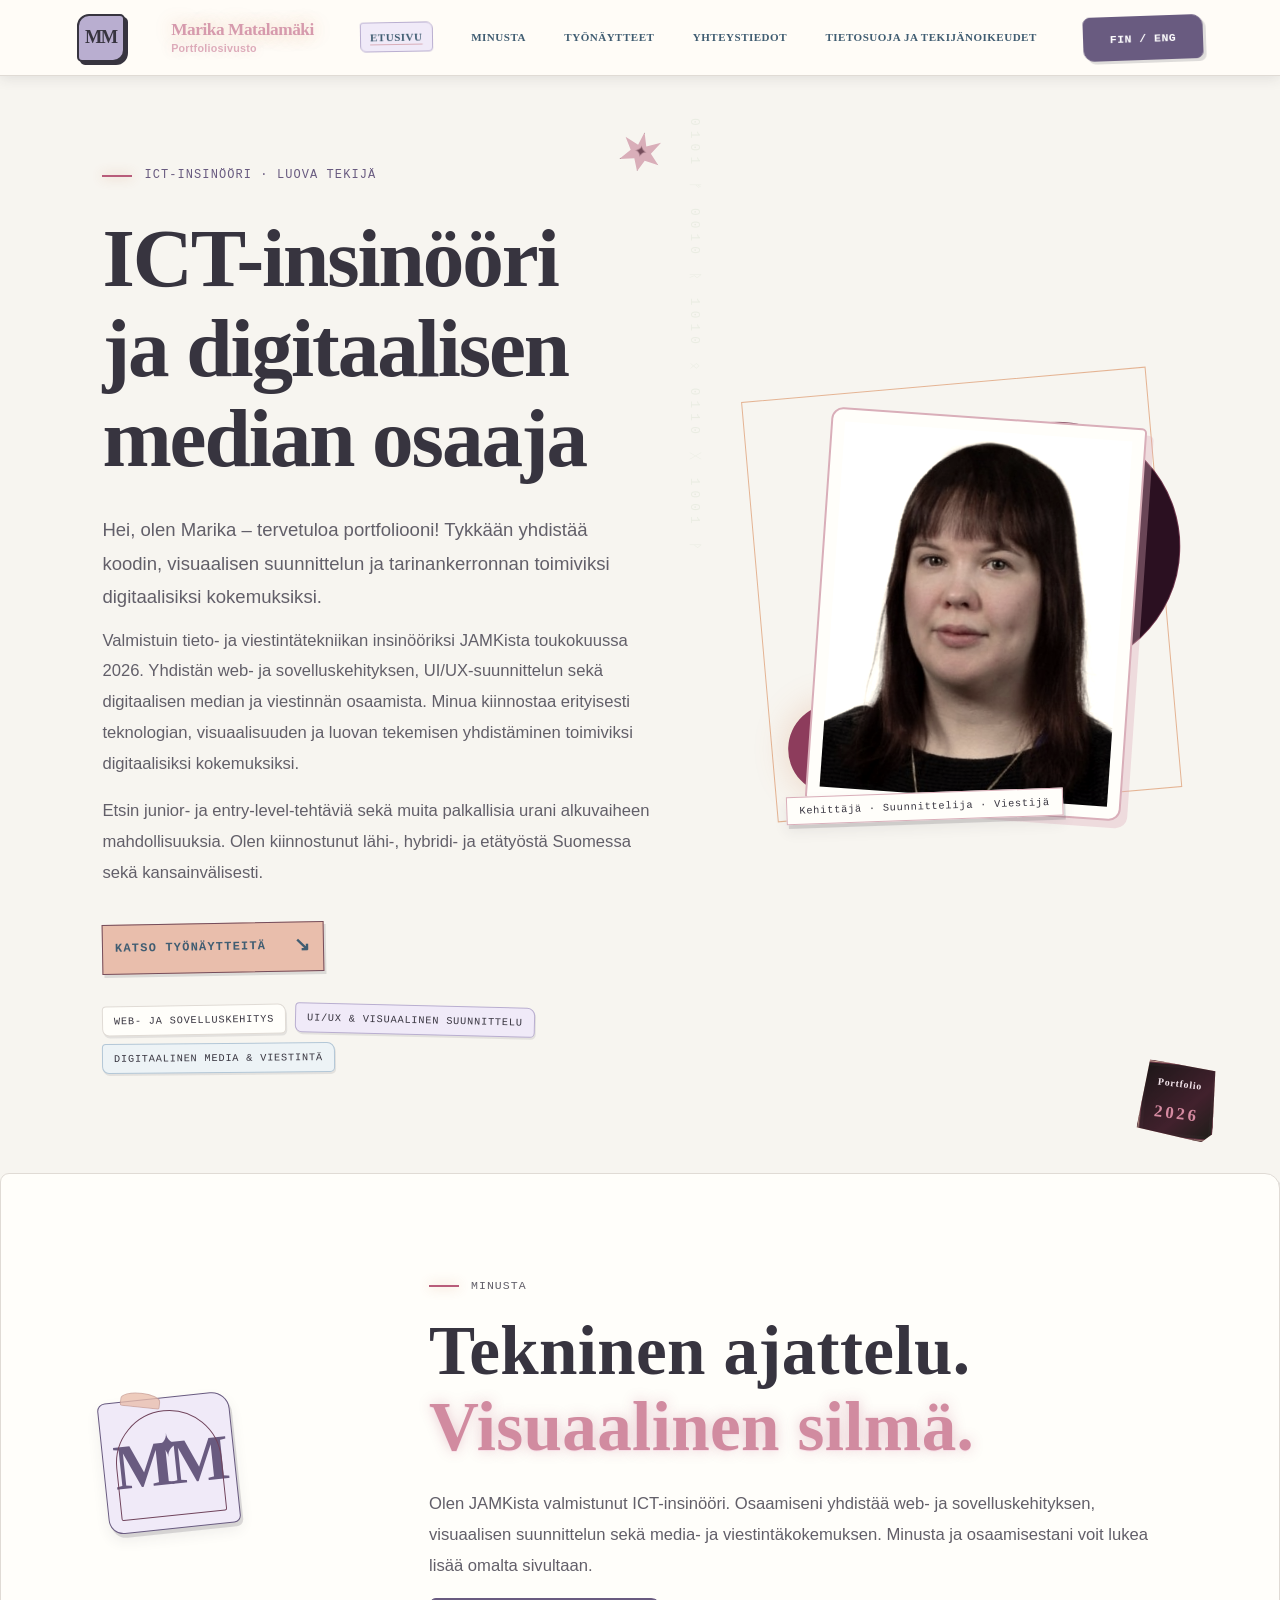
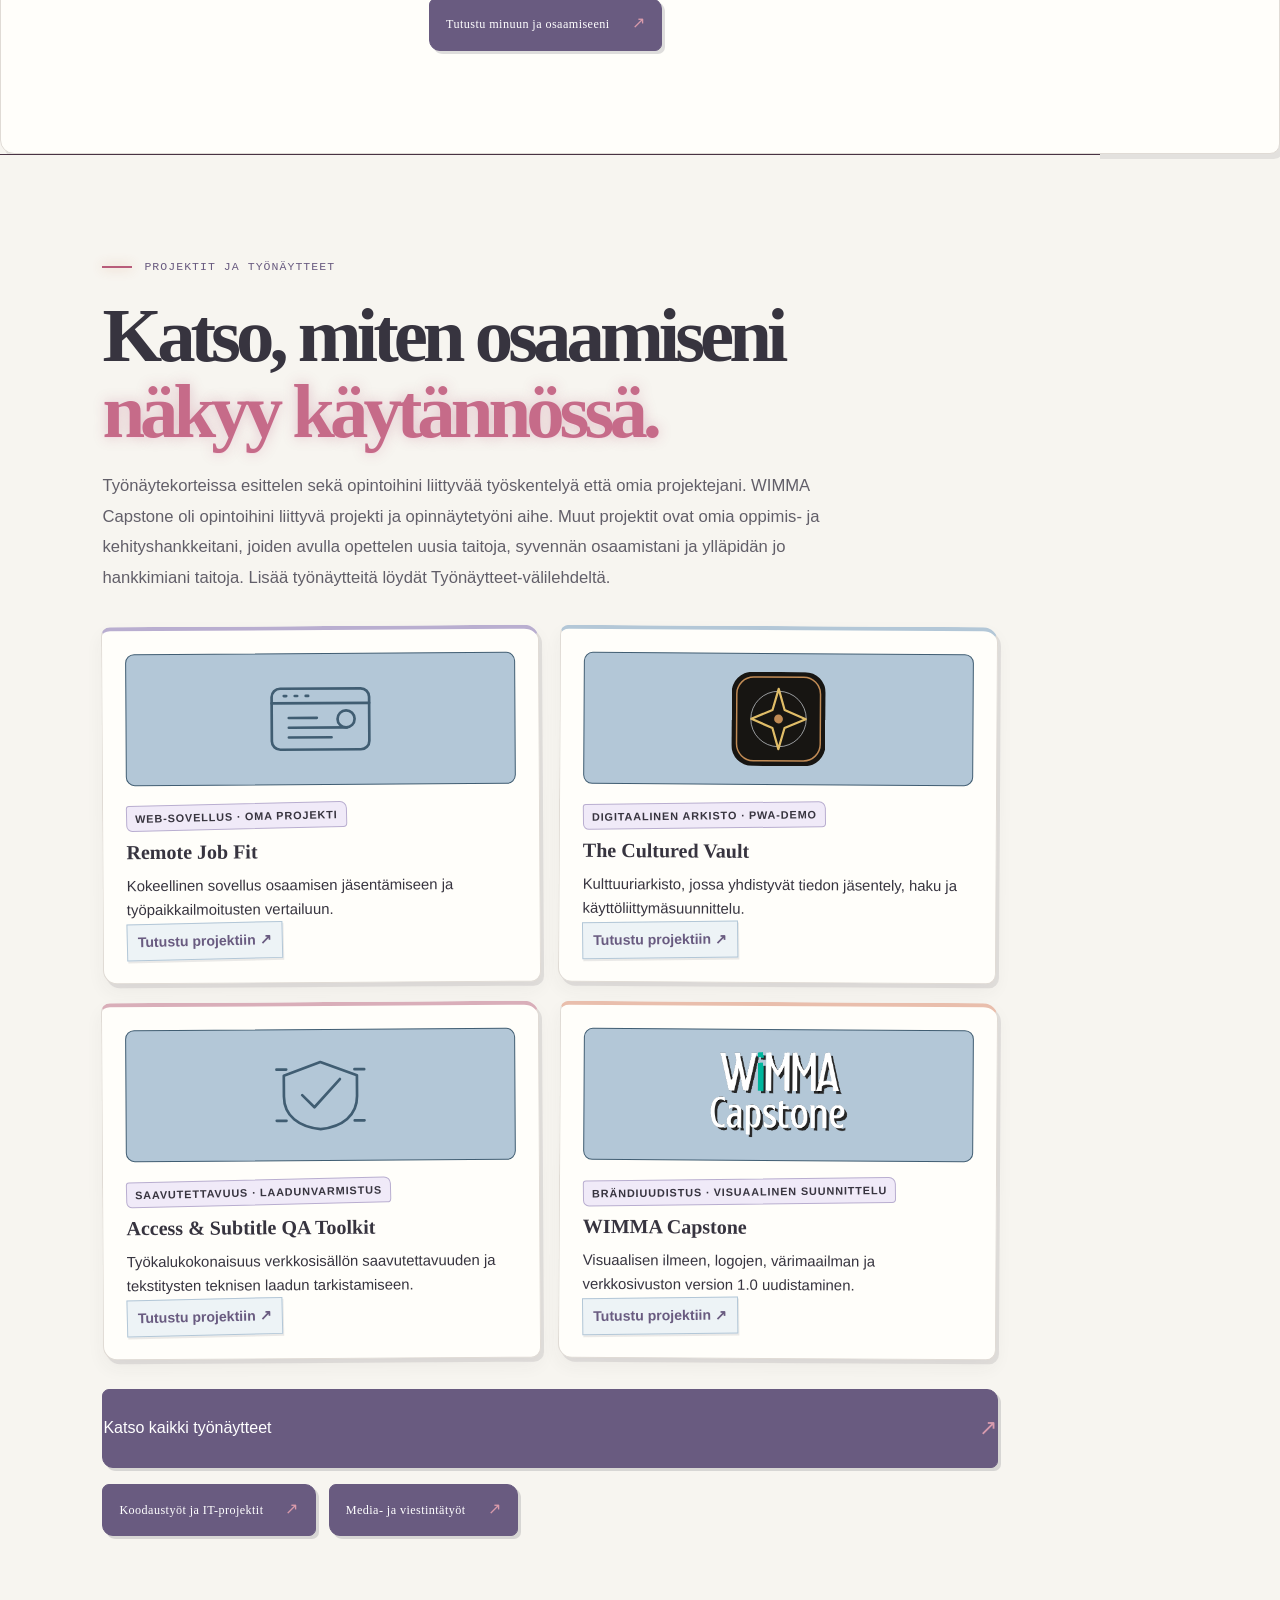
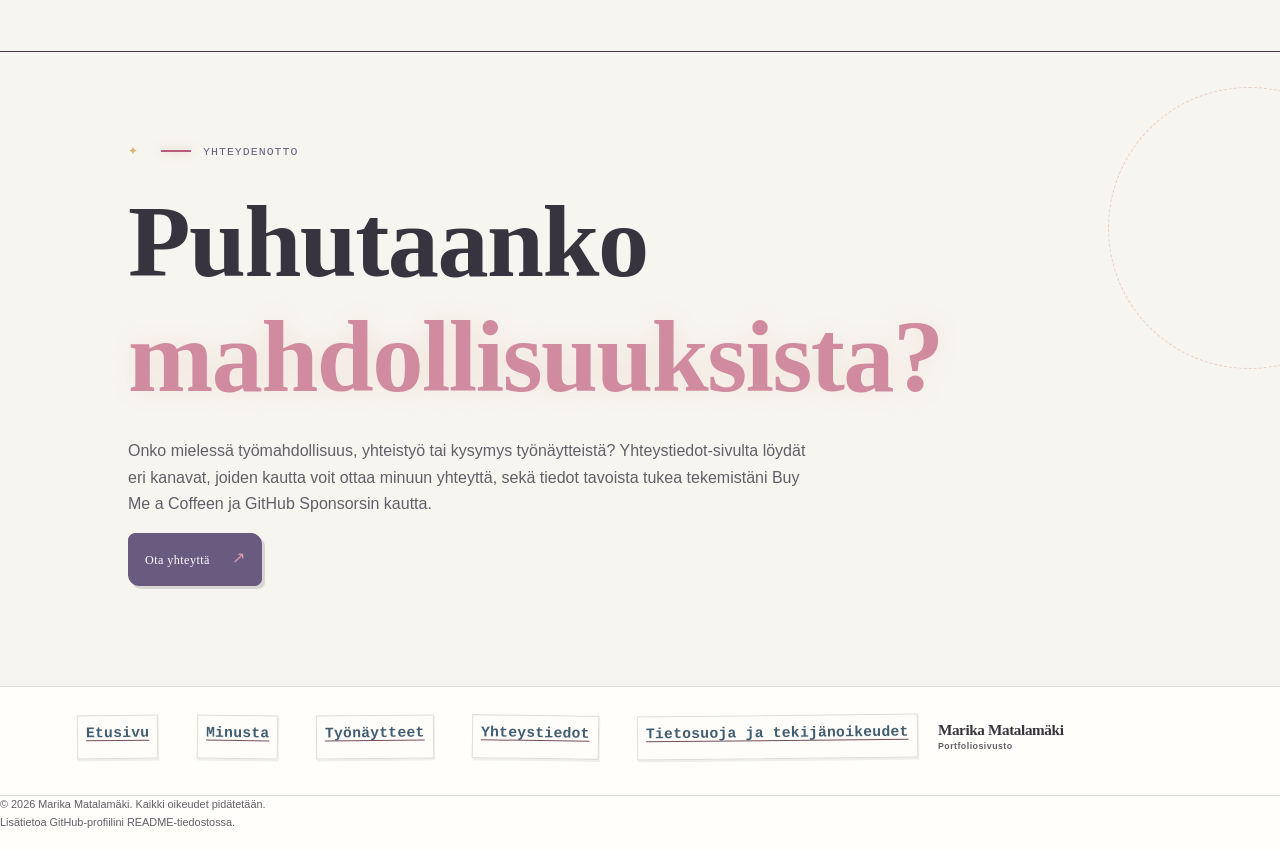
==== index.html @ 8a90fac3 "bullet kokeilu" ====
<!doctype html>
<!--
  CODE MAP / COMMENTING GUIDE
  File purpose: Sivuston etusivu: sisältää sivun rakenteen, pääsisällön ja etusivun osiot.
  Structure: HEAD sisältää metatiedot ja resurssilinkit; BODY sisältää kävijälle näkyvän sivun.
  Etsi osioita tämän tiedoston ALKAA- ja PÄÄTTYY-merkintöjen avulla.
-->
<html lang="fi">
<!-- HEAD SECTION STARTS: metadata, page title, and stylesheets. -->
<head>
  <meta charset="utf-8">
  <meta name="viewport" content="width=device-width, initial-scale=1">
  <meta name="description" content="Marika Matalamäki — ICT-insinööri, web-kehitys, frontend, UI/UX, visuaalinen suunnittelu ja media.">
  <link rel="canonical" href="https://marikamatala.github.io/">
  <meta property="og:type" content="website">
  <meta property="og:locale" content="fi_FI">
  <meta property="og:site_name" content="Marika Matalamäki — Portfolio">
  <meta property="og:title" content="Marika Matalamäki — Portfolio 2026">
  <meta property="og:description" content="ICT-insinööri, web-kehitys, frontend, UI/UX, visuaalinen suunnittelu ja media.">
  <meta property="og:url" content="https://marikamatala.github.io/">
  <meta property="og:image" content="https://marikamatala.github.io/images/omakuva.png">
  <meta property="og:image:alt" content="Marika Matalamäen portfolio ja profiilikuva">
  <meta name="robots" content="index, follow">
  <meta name="theme-color" content="#F7F4EF">
  <meta name="referrer" content="strict-origin-when-cross-origin">
  <script type="application/ld+json">
  {
    "@context": "https://schema.org",
    "@type": "Person",
    "name": "Marika Matalamäki",
    "jobTitle": "ICT Engineer",
    "description": "ICT engineer focused on web and application development, frontend, UI/UX, visual design, digital media and communications.",
    "url": "https://marikamatala.github.io/",
    "image": "https://marikamatala.github.io/images/omakuva.png",
    "sameAs": [
      "https://www.linkedin.com/in/marika-matalamaki/",
      "https://github.com/MarikaMatala"
    ]
  }
  </script>
  <meta http-equiv="Content-Security-Policy" content="default-src 'self'; base-uri 'self'; object-src 'none'; form-action 'self'; upgrade-insecure-requests; script-src 'self' 'unsafe-inline' https://cloud.umami.is https://cdn.jsdelivr.net; style-src 'self' 'unsafe-inline' https://fonts.googleapis.com; font-src 'self' https://fonts.gstatic.com; img-src 'self' data: https://raw.githubusercontent.com; connect-src 'self' https://cloud.umami.is">
  <meta http-equiv="Permissions-Policy" content="camera=(), microphone=(), geolocation=()">
  <title data-fi-title="Marika Matalamäki — Portfolio 2026" data-en-title="Marika Matalamäki — Portfolio 2026">Marika Matalamäki — Portfolio 2026</title>
  <!-- EDITING TIP: the page styles are defined in style.css. Comments are not displayed on the website. -->
  <link rel="stylesheet" href="style.css?v=47">
  <link rel="preconnect" href="https://fonts.googleapis.com">
  <link rel="preconnect" href="https://fonts.gstatic.com" crossorigin>
  <link href="https://fonts.googleapis.com/css2?family=Fraunces:opsz,wght@9..144,400;9..144,500;9..144,600;9..144,700&family=IBM+Plex+Mono:wght@400;500;600&family=Source+Sans+3:wght@400;500;600;700;800&display=swap" rel="stylesheet">
  <script src="script.js?v=25" defer></script>
  <style>
    .home-project-grid{display:grid;grid-template-columns:repeat(2,minmax(0,1fr));gap:1.15rem;margin:2rem 0 1.5rem}
    .home-project-card{display:flex;flex-direction:column;align-items:flex-start;min-width:0;min-height:100%;padding:1.45rem;border:1px solid #526657;border-radius:16px;background:linear-gradient(145deg,#1b2a20,#17271d);color:#e8e5da!important;text-decoration:none!important;box-shadow:0 12px 28px rgba(0,0,0,.24);transition:transform .2s ease,border-color .2s ease,box-shadow .2s ease}
    .home-project-card:hover{transform:translateY(-4px);border-color:#d98245;box-shadow:0 16px 34px rgba(0,0,0,.34)}
    .home-project-card:focus-visible{outline:3px solid #e6a06a;outline-offset:4px}

    .home-project-icon{display:grid;place-items:center;width:100%;height:132px;margin:0 0 1.1rem;padding:1rem;border:1px solid rgba(182,205,175,.3);border-radius:12px;background:radial-gradient(ellipse at 50% 45%,rgba(121,185,185,.16),transparent 68%),linear-gradient(135deg,#26392c,#142219);color:#e6a06a;overflow:hidden}
    .home-project-icon svg{width:min(82%,190px);height:78px;fill:none;stroke:#e6a06a;stroke-width:2.2;stroke-linecap:round;stroke-linejoin:round}
    .home-project-icon img{display:block;max-width:82%;max-height:90px;object-fit:contain}
    .home-project-icon--vault img{max-width:94px;max-height:94px}
    .home-project-icon--wimma{background:linear-gradient(135deg,#e8e2d4,#d5d0c3)}
    .home-project-icon--wimma img{max-width:90%;max-height:86px}

    .home-project-type{margin-bottom:.55rem;color:#b6cdaf;font-size:.68rem;font-weight:800;letter-spacing:.08em;line-height:1.5}
    .home-project-card strong{margin-bottom:.55rem;color:#d98245;font-family:"Lora",Georgia,serif;font-size:1.25rem;line-height:1.3;overflow-wrap:anywhere}
    .home-project-description{color:#c9d2c6;font-size:.93rem;line-height:1.65}
    .home-project-link{margin-top:auto;padding-top:1.2rem;color:#e6a06a;font-weight:800;font-size:.88rem}
    .home-work-categories{display:flex;flex-wrap:wrap;gap:.8rem;margin-top:1rem}
    @media(max-width:700px){.home-project-grid{grid-template-columns:1fr;gap:.9rem}.home-project-card{padding:1.2rem;min-height:0}}
    @media(prefers-reduced-motion:reduce){.home-project-card{transition:none}.home-project-card:hover{transform:none}}
  </style>

  <!-- Umami Cloud: visitor analytics. Add ?owner=1 to the URL to mark visits from this browser as owner visits. -->
  <script>
    (function () {
      const params = new URLSearchParams(window.location.search);
      if (params.get('owner') === '1') {
        localStorage.setItem('portfolio-analytics-owner', '1');
      } else if (params.get('owner') === '0') {
        localStorage.removeItem('portfolio-analytics-owner');
      }

      const tracker = document.createElement('script');
      tracker.defer = true;
      tracker.src = 'https://cloud.umami.is/script.js';
      tracker.dataset.websiteId = '0f1e9249-905e-4386-881c-295fd7c92e3c';

      if (localStorage.getItem('portfolio-analytics-owner') === '1') {
        tracker.dataset.distinctId = 'portfolio-owner';
      }

      document.head.appendChild(tracker);
    })();
  </script>
  <link rel="stylesheet" href="bullet-journal.css?v=4">
</head>
<!-- HEAD SECTION ENDS. -->
<!-- BODY SECTION STARTS: the visible page content. -->
<body>
  
  
  <a class="skip-link" href="#main-content" data-fi="Siirry sisältöön" data-en="Skip to content">Siirry sisältöön</a>

  <header class="site-header">
    <a class="site-wordmark" href="index.html#home" aria-label="Marika Matalamäki — etusivu">MM</a>
    <a class="wordmark full-name" href="index.html#home" aria-label="Marika Matalamäki, etusivu"><span class="wordmark-name">Marika Matalamäki</span><br class="wordmark-break"><span class="wordmark-subtitle" data-fi="Portfoliosivusto" data-en="Portfolio website">Portfoliosivusto</span></a>
    <button class="menu-toggle" id="menu-toggle" type="button" aria-expanded="false" aria-controls="primary-navigation" aria-label="Avaa navigaatiovalikko"><span></span><span></span><span></span></button>
    <nav id="primary-navigation" aria-label="Päänavigaatio">
      <a href="index.html" aria-current="page" data-fi="Etusivu" data-en="Home">Etusivu</a>
      <a href="minusta.html" data-fi="Minusta" data-en="About">Minusta</a>
      <a href="tyonaytteet.html" data-fi="Työnäytteet" data-en="Work samples">Työnäytteet</a>
      <a href="yhteystiedot.html" data-fi="Yhteystiedot" data-en="Contact">Yhteystiedot</a>
      <a href="tietosuoja-ja-tekijanoikeudet.html" data-fi="Tietosuoja ja tekijänoikeudet" data-en="Privacy and copyright">Tietosuoja ja tekijänoikeudet</a>
    </nav>
    <button class="language-toggle" id="language-toggle" type="button" aria-label="Vaihda sivuston kieltä / Change language" title="FIN / ENG"><span class="language-label" data-fi="FIN / ENG" data-en="ENG / FIN">FIN / ENG</span></button>
  </header>

  <!-- HOME PAGE: introduction and profile image. The image file path is specified in the img element below. -->
  <!-- MAIN CONTENT STARTS: the primary content of the page. -->
<main id="main-content">
    <section class="hero section-wrap" id="home">
      <div class="hero-copy">
        <p class="eyebrow"><span class="eyebrow-line"></span><span data-fi="ICT-insinööri · Luova tekijä" data-en="ICT Engineer · Creative Maker">ICT-insinööri · Luova tekijä</span></p>
        <h1 data-fi="ICT-insinööri ja digitaalisen median osaaja" data-en="ICT Engineer and Digital Creative">ICT-insinööri ja digitaalisen median osaaja</h1>
        <p class="hero-greeting" data-fi="Hei, olen Marika – tervetuloa portfoliooni! Tykkään yhdistää koodin, visuaalisen suunnittelun ja tarinankerronnan toimiviksi digitaalisiksi kokemuksiksi." data-en="Hi, I’m Marika – welcome to my portfolio! I enjoy bringing code, visual design and storytelling together to create useful digital experiences.">Hei, olen Marika – tervetuloa portfoliooni! Tykkään yhdistää koodin, visuaalisen suunnittelun ja tarinankerronnan toimiviksi digitaalisiksi kokemuksiksi.</p>
        <p class="hero-intro" data-fi="Valmistuin tieto- ja viestintätekniikan insinööriksi JAMKista toukokuussa 2026. Yhdistän web- ja sovelluskehityksen, UI/UX-suunnittelun sekä digitaalisen median ja viestinnän osaamista. Minua kiinnostaa erityisesti teknologian, visuaalisuuden ja luovan tekemisen yhdistäminen toimiviksi digitaalisiksi kokemuksiksi." data-en="I graduated with a Bachelor of Engineering in Information and Communications Technology from JAMK in May 2026. My skills combine web and application development, UI/UX design, digital media and communications. I’m especially interested in bringing technology, visual design and creative work together to build useful digital experiences.">Valmistuin tieto- ja viestintätekniikan insinööriksi JAMKista toukokuussa 2026. Yhdistän web- ja sovelluskehityksen, UI/UX-suunnittelun sekä digitaalisen median ja viestinnän osaamista. Minua kiinnostaa erityisesti teknologian, visuaalisuuden ja luovan tekemisen yhdistäminen toimiviksi digitaalisiksi kokemuksiksi.</p>
        <p class="hero-intro" data-fi="Etsin junior- ja entry-level-tehtäviä sekä muita palkallisia urani alkuvaiheen mahdollisuuksia. Olen kiinnostunut lähi-, hybridi- ja etätyöstä Suomessa sekä kansainvälisesti." data-en="I’m looking for junior and entry-level roles, as well as other paid early-career opportunities. I’m open to on-site, hybrid and remote work in Finland and internationally.">Etsin junior- ja entry-level-tehtäviä sekä muita palkallisia urani alkuvaiheen mahdollisuuksia. Olen kiinnostunut lähi-, hybridi- ja etätyöstä Suomessa sekä kansainvälisesti.</p>
        <a class="text-link" href="tyonaytteet.html"><span data-fi="Katso työnäytteitä" data-en="View my work">Katso työnäytteitä</span> <span aria-hidden="true">↘</span></a>
        <div class="hero-tags" aria-label="Osaamisalueet">
          <span data-fi="WEB- JA SOVELLUSKEHITYS" data-en="WEB & APPLICATION DEVELOPMENT">WEB- JA SOVELLUSKEHITYS</span><span data-fi="UI/UX & VISUAALINEN SUUNNITTELU" data-en="UI/UX & VISUAL DESIGN">UI/UX & VISUAALINEN SUUNNITTELU</span><span data-fi="DIGITAALINEN MEDIA & VIESTINTÄ" data-en="DIGITAL MEDIA & COMMUNICATIONS">DIGITAALINEN MEDIA & VIESTINTÄ</span>
        </div>
      </div>
      <div class="portrait-wrap">
        <div class="portrait-shape shape-one"></div>
        <div class="portrait-shape shape-two"></div>
        <div class="portrait-frame">
          <img src="images/omakuva.png" alt="Marika Matalamäki" data-fi-alt="Marika Matalamäki" data-en-alt="Marika Matalamäki" class="portrait" fetchpriority="high" decoding="async" onerror="this.style.display='none';this.nextElementSibling.style.display='grid'">
          <div class="image-placeholder portrait-placeholder">
            <span class="placeholder-mark">MM</span>
            <span data-fi="Profiilikuva ei latautunut." data-en="The profile image could not be loaded.">Profiilikuva ei latautunut.</span>
          </div>
        </div>
        <span class="portrait-caption" data-fi="Kehittäjä · Suunnittelija · Viestijä" data-en="Developer · Designer · Communicator">Kehittäjä · Suunnittelija · Viestijä</span>
      </div>
      <a class="hero-index" href="tyonaytteet.html" aria-label="Siirry työnäytteisiin" data-fi-label="Siirry työnäytteisiin" data-en-label="Go to work samples"><span class="portfolio-word">Portfolio</span><span class="portfolio-year">2026</span></a>
    </section>

    <!-- ABOUT: update the introduction text and skill areas here. -->
    <section class="home-about-teaser section-wrap" id="about-preview">
      <div class="home-about-emblem" aria-hidden="true"><span>✦</span><span>MM</span></div>
      <div class="home-about-copy">
        <p class="eyebrow"><span class="eyebrow-line"></span><span data-fi="Minusta" data-en="About me">Minusta</span></p>
        <h2 data-fi="Tekninen ajattelu.<br><em>Visuaalinen silmä.</em>" data-en="Technical thinking.<br><em>Visual instinct.</em>">Tekninen ajattelu.<br><em>Visuaalinen silmä.</em></h2>
        <p data-fi="Olen JAMKista valmistunut ICT-insinööri. Osaamiseni yhdistää web- ja sovelluskehityksen, visuaalisen suunnittelun sekä media- ja viestintäkokemuksen. Minusta ja osaamisestani voit lukea lisää omalta sivultaan." data-en="I am an ICT engineer who graduated from JAMK. My skills combine web and application development with visual design and experience in media and communications. Read more about me and my skills on the dedicated page.">Olen JAMKista valmistunut ICT-insinööri. Osaamiseni yhdistää web- ja sovelluskehityksen, visuaalisen suunnittelun sekä media- ja viestintäkokemuksen. Minusta ja osaamisestani voit lukea lisää omalta sivultaan.</p>
        <a class="gothic-button" href="minusta.html"><span data-fi="Tutustu minuun ja osaamiseeni" data-en="About me and my skills">Tutustu minuun ja osaamiseeni</span><span aria-hidden="true">↗</span></a>
      </div>
    </section>

    <section class="home-work-cta-section section-wrap" id="work">
      <p class="eyebrow"><span class="eyebrow-line"></span><span data-fi="Projektit ja työnäytteet" data-en="Projects and work samples">Projektit ja työnäytteet</span></p>
      <h2 data-fi="Katso, miten osaamiseni<br><em>näkyy käytännössä.</em>" data-en="See my skills<br><em>in practice.</em>">Katso, miten osaamiseni<br><em>näkyy käytännössä.</em></h2>
      <p data-fi="Työnäytekorteissa esittelen sekä opintoihini liittyvää työskentelyä että omia projektejani. WIMMA Capstone oli opintoihini liittyvä projekti ja opinnäytetyöni aihe. Muut projektit ovat omia oppimis- ja kehityshankkeitani, joiden avulla opettelen uusia taitoja, syvennän osaamistani ja ylläpidän jo hankkimiani taitoja. Lisää työnäytteitä löydät Työnäytteet-välilehdeltä." data-en="The project cards showcase both work related to my studies and personal projects. WIMMA Capstone was a study-related project and the subject of my thesis. The other projects are personal learning and development projects that help me acquire new skills, deepen my knowledge and maintain the skills I have already gained. You can find more examples on the Work Samples page.">Työnäytekorteissa esittelen sekä opintoihini liittyvää työskentelyä että omia projektejani. WIMMA Capstone oli opintoihini liittyvä projekti ja opinnäytetyöni aihe. Muut projektit ovat omia oppimis- ja kehityshankkeitani, joiden avulla opettelen uusia taitoja, syvennän osaamistani ja ylläpidän jo hankkimiani taitoja. Lisää työnäytteitä löydät Työnäytteet-välilehdeltä.</p>
      <div class="home-project-grid" aria-label="Valikoidut työnäytteet">
        <a class="home-project-card" href="koodaustyot.html#remote-job-fit-demo">
          <span class="home-project-icon home-project-icon--remote" aria-hidden="true"><svg viewBox="0 0 96 64" focusable="false"><rect x="8" y="7" width="80" height="50" rx="7"/><path d="M8 19h80M18 13h2m7 0h2m7 0h2M22 31h23M22 39h48M22 47h35"/><circle cx="69" cy="32" r="7"/></svg></span>
          <span class="home-project-type" data-fi="WEB-SOVELLUS · OMA PROJEKTI" data-en="WEB APPLICATION · PERSONAL PROJECT">WEB-SOVELLUS · OMA PROJEKTI</span>
          <strong>Remote Job Fit</strong>
          <span class="home-project-description" data-fi="Kokeellinen sovellus osaamisen jäsentämiseen ja työpaikkailmoitusten vertailuun." data-en="An experimental application for organising skills and comparing them with job postings.">Kokeellinen sovellus osaamisen jäsentämiseen ja työpaikkailmoitusten vertailuun.</span>
          <span class="home-project-link" data-fi="Tutustu projektiin ↗" data-en="Explore project ↗">Tutustu projektiin ↗</span>
        </a>
        <a class="home-project-card" href="koodaustyot.html#the-cultured-vault-demo">
          <span class="home-project-icon home-project-icon--vault" aria-hidden="true"><img src="The-Cultured-Vault-demo/icons/vault-icon.svg" alt="" loading="lazy"></span>
          <span class="home-project-type" data-fi="DIGITAALINEN ARKISTO · PWA-DEMO" data-en="DIGITAL ARCHIVE · PWA DEMO">DIGITAALINEN ARKISTO · PWA-DEMO</span>
          <strong>The Cultured Vault</strong>
          <span class="home-project-description" data-fi="Kulttuuriarkisto, jossa yhdistyvät tiedon jäsentely, haku ja käyttöliittymäsuunnittelu." data-en="A cultural archive combining information organisation, search and interface design.">Kulttuuriarkisto, jossa yhdistyvät tiedon jäsentely, haku ja käyttöliittymäsuunnittelu.</span>
          <span class="home-project-link" data-fi="Tutustu projektiin ↗" data-en="Explore project ↗">Tutustu projektiin ↗</span>
        </a>
        <a class="home-project-card" href="koodaustyot.html#access-subtitle-qa-toolkit">
          <span class="home-project-icon home-project-icon--qa" aria-hidden="true"><svg viewBox="0 0 96 64" focusable="false"><path d="M48 5 78 16v17c0 16-12 25-30 27C30 58 18 49 18 33V16z"/><path d="m33 32 10 10 21-23"/><path d="M12 11h8m56 0h8M12 53h8m56 0h8"/></svg></span>
          <span class="home-project-type" data-fi="SAAVUTETTAVUUS · LAADUNVARMISTUS" data-en="ACCESSIBILITY · QUALITY ASSURANCE">SAAVUTETTAVUUS · LAADUNVARMISTUS</span>
          <strong>Access &amp; Subtitle QA Toolkit</strong>
          <span class="home-project-description" data-fi="Työkalukokonaisuus verkkosisällön saavutettavuuden ja tekstitysten teknisen laadun tarkistamiseen." data-en="A toolkit for checking web accessibility and the technical quality of subtitles.">Työkalukokonaisuus verkkosisällön saavutettavuuden ja tekstitysten teknisen laadun tarkistamiseen.</span>
          <span class="home-project-link" data-fi="Tutustu projektiin ↗" data-en="Explore project ↗">Tutustu projektiin ↗</span>
        </a>
        <a class="home-project-card" href="media-ja-viestinta.html#wimma">
          <span class="home-project-icon home-project-icon--wimma" aria-hidden="true"><img src="images/wi-branding/wimma-capstone-logo.png" alt="" loading="lazy"></span>
          <span class="home-project-type" data-fi="BRÄNDIUUDISTUS · VISUAALINEN SUUNNITTELU" data-en="BRAND RENEWAL · VISUAL DESIGN">BRÄNDIUUDISTUS · VISUAALINEN SUUNNITTELU</span>
          <strong>WIMMA Capstone</strong>
          <span class="home-project-description" data-fi="Visuaalisen ilmeen, logojen, värimaailman ja verkkosivuston version 1.0 uudistaminen." data-en="A visual identity refresh covering logos, colour palette and website version 1.0.">Visuaalisen ilmeen, logojen, värimaailman ja verkkosivuston version 1.0 uudistaminen.</span>
          <span class="home-project-link" data-fi="Tutustu projektiin ↗" data-en="Explore project ↗">Tutustu projektiin ↗</span>
        </a>
      </div>
      <a class="home-work-cta" href="tyonaytteet.html"><span data-fi="Katso kaikki työnäytteet" data-en="View all work samples">Katso kaikki työnäytteet</span><span aria-hidden="true">↗</span></a>
      <div class="home-work-categories">
        <a class="gothic-button" href="koodaustyot.html"><span data-fi="Koodaustyöt ja IT-projektit" data-en="Coding and IT projects">Koodaustyöt ja IT-projektit</span><span aria-hidden="true">↗</span></a>
        <a class="gothic-button" href="media-ja-viestinta.html"><span data-fi="Media- ja viestintätyöt" data-en="Media and communications">Media- ja viestintätyöt</span><span aria-hidden="true">↗</span></a>
      </div>
    </section>

    <section class="contact-section section-wrap home-contact-cta" id="contact">
      <p class="eyebrow"><span class="eyebrow-line"></span><span data-fi="Yhteydenotto" data-en="Get in touch">Yhteydenotto</span></p>
      <h2 data-fi="Puhutaanko<br><em>mahdollisuuksista?</em>" data-en="Let's talk about<br><em>opportunities.</em>">Puhutaanko<br><em>mahdollisuuksista?</em></h2>
      <p data-fi="Onko mielessä työmahdollisuus, yhteistyö tai kysymys työnäytteistä? Yhteystiedot-sivulta löydät eri kanavat, joiden kautta voit ottaa minuun yhteyttä, sekä tiedot tavoista tukea tekemistäni Buy Me a Coffeen ja GitHub Sponsorsin kautta." data-en="Have a job opportunity, collaboration idea or a question about my work? The Contact page lists the different ways to get in touch with me, as well as information about supporting my work through Buy Me a Coffee and GitHub Sponsors.">Onko mielessä työmahdollisuus, yhteistyö tai kysymys työnäytteistä? Yhteystiedot-sivulta löydät eri kanavat, joiden kautta voit ottaa minuun yhteyttä, sekä tiedot tavoista tukea tekemistäni Buy Me a Coffeen ja GitHub Sponsorsin kautta.</p>
      <a class="gothic-button" href="yhteystiedot.html#contact"><span data-fi="Ota yhteyttä" data-en="Get in touch">Ota yhteyttä</span><span aria-hidden="true">↗</span></a>
    </section>
  <!-- MAIN CONTENT ENDS. -->
</main>

  <footer class="site-footer section-wrap">
    <nav class="footer-nav" aria-label="Alatunnisteen navigaatio">
      <a href="index.html" data-fi="Etusivu" data-en="Home">Etusivu</a>
      <a href="minusta.html" data-fi="Minusta" data-en="About">Minusta</a>
      <a href="tyonaytteet.html" data-fi="Työnäytteet" data-en="Work samples">Työnäytteet</a>
      <a href="yhteystiedot.html" data-fi="Yhteystiedot" data-en="Contact">Yhteystiedot</a>
      <a href="tietosuoja-ja-tekijanoikeudet.html" data-fi="Tietosuoja ja tekijänoikeudet" data-en="Privacy and copyright">Tietosuoja ja tekijänoikeudet</a>
    </nav>
    <a class="wordmark full-name" href="index.html#home"><span class="wordmark-name">Marika Matalamäki</span><span class="wordmark-subtitle" data-fi="Portfoliosivusto" data-en="Portfolio website">Portfoliosivusto</span></a>
  </footer>
  <div class="copyright-bar">
    <p class="footer-rights" data-fi="© 2026 Marika Matalamäki. Kaikki oikeudet pidätetään.<br>Lisätietoa GitHub-profiilini README-tiedostossa." data-en="© 2026 Marika Matalamäki. All rights reserved.<br>More information in my GitHub profile README.">© 2026 Marika Matalamäki. Kaikki oikeudet pidätetään.<br>Lisätietoa GitHub-profiilini README-tiedostossa.</p>
  </div>
<!-- BODY SECTION ENDS: the page content ends here. -->
</body>
</html>
---- style.css ----
/*
 * CODE MAP / COMMENTING GUIDE
* File purpose: Core site CSS, including layout, colors, typography, and base component styles.
* Structure: theme variables and global rules first, followed by component styles and responsive rules.
 */
/*
  STYLE.CSS — PORTFOLIO STYLES

  CODE MAP
  01. Base settings: theme colors, typography, and accessibility defaults.
  02. Site layout: header, navigation, hero, content sections, and footer.
  03. Cards and images: home page and work sample components.
  04. Project components: Android image gallery and C# code examples.
  05. Visual effects: colors, textures, decorative elements, and animations.
  06. Work samples: skills, technology lists, and project cards.
  07. Contact page and contact-related components.
  08. Responsive layouts: tablet, mobile, and narrow viewport rules.
  09. Footer, language selector, and mobile navigation.
  10. Final component overrides and small visual adjustments.

  EDITING TIPS
  - This file contains intentional override layers; a later rule may override an earlier rule.
  - Before changing a component, search for its class name (Ctrl+F) and inspect all matching rules.
  - Check the related @media rules before changing spacing, sizing, or visibility.
  - Use CSS comments in the form /* ... */. JavaScript-style // comments are not valid CSS.
  - Change one visual area at a time, then test all pages at desktop and mobile widths.
*/

/* 01. BASE SETTINGS AND ACCESSIBILITY DEFAULTS */


:root{
  color-scheme:dark;
  --ink:#0b080d;
  --paper:#eee4eb;
  --burgundy:#2b1021;
  --copper:#c27b92;
  --muted:#b8a8b4;
  --line:#493344;
  --surface:#140e17;
  --surface-raised:#211522;
  --mono:'Nunito Sans',Arial,sans-serif;
  --sans:'Nunito Sans',Arial,sans-serif;
}
*{box-sizing:border-box}
html{scroll-behavior:smooth;scroll-padding-top:85px}
body{margin:0;background:var(--ink);color:var(--paper);font-family:var(--sans);line-height:1.65}
a{color:inherit}
::selection{background:var(--copper);color:var(--ink)}
a,button{-webkit-tap-highlight-color:transparent}
a:focus-visible,button:focus-visible{outline:3px solid var(--copper);outline-offset:4px;border-radius:4px}
.skip-link{position:absolute;left:12px;top:8px;z-index:1000;transform:translateY(-160%);padding:12px 16px;background:var(--copper);color:var(--ink);font-weight:800;border-radius:6px}
.skip-link:focus{transform:translateY(0)}
.notice{display:flex;justify-content:center;align-items:center;gap:10px;padding:10px 18px;background:var(--burgundy);color:var(--paper);font-size:.76rem;font-weight:700;text-align:center;letter-spacing:.02em;border-bottom:1px solid #6f2947}
.notice-dot{width:8px;height:8px;border-radius:50%;background:var(--copper);flex:none;box-shadow:0 0 0 4px #b85c7a22}
.site-header{min-height:76px;padding:0 6vw;display:flex;align-items:center;justify-content:space-between;border-bottom:1px solid var(--line);gap:24px;background:#110b16ee;position:sticky;top:0;z-index:20;backdrop-filter:blur(14px)}
.wordmark{font-size:1.55rem;font-weight:800;text-decoration:none;letter-spacing:-.1em}
.wordmark span{color:var(--copper)}
.wordmark.full-name{font-size:clamp(.9rem,1.6vw,1.2rem);letter-spacing:-.045em;white-space:nowrap}
nav{display:flex;gap:clamp(16px,3vw,42px)}
nav a,.language-toggle{font-size:.78rem;font-weight:700;text-decoration:none}
nav a{transition:color .2s ease}
nav a:hover,.contact-links a:hover{color:var(--copper)}
.language-toggle{border:1px solid #603147;border-radius:100px;background:transparent;color:var(--paper);padding:9px 14px;cursor:pointer;min-height:44px;min-width:64px}
.section-wrap{padding-left:8vw;padding-right:8vw}
.hero{position:relative;isolation:isolate;min-height:630px;padding-top:95px;padding-bottom:90px;display:grid;grid-template-columns:1.1fr .9fr;align-items:center;gap:5vw;overflow:hidden}
.hero:before,.hero:after{content:"";position:absolute;z-index:-1;border:1px solid #b85c7a44;border-radius:50%;pointer-events:none}
.hero:before{width:370px;height:370px;right:-180px;top:50px}
.hero:after{width:180px;height:180px;left:-125px;bottom:45px;border-color:#2b102177}
.hero-copy{position:relative;z-index:2}
.eyebrow{display:flex;align-items:center;gap:12px;font-family:var(--mono);font-size:.72rem;letter-spacing:.08em;text-transform:uppercase}
.eyebrow-line{width:30px;height:2px;background:var(--copper)}
h1,h2,h3,p{margin-top:0}
h1,h2{font-size:clamp(2.9rem,6.2vw,6.2rem);line-height:.99;letter-spacing:-.075em;margin:24px 0}
h1 em,h2 em{font-style:normal;color:var(--copper)}
.hero-intro{max-width:510px;font-size:1.05rem;color:#d4c3ce;line-height:1.8}
.text-link{display:inline-flex;gap:14px;align-items:center;margin-top:20px;padding-bottom:7px;border-bottom:2px solid var(--copper);font-size:.88rem;font-weight:800;text-decoration:none;transition:color .2s ease,gap .2s ease}
.text-link:hover{color:var(--copper);gap:20px}
.text-link span:last-child{font-size:1.2rem}
.hero-tags{display:flex;flex-wrap:wrap;gap:8px;margin-top:46px}
.hero-tags span,.skill-list span,.about-tags span{border:1px solid var(--line);border-radius:100px;padding:7px 11px;font:.62rem var(--mono);letter-spacing:.03em;background:#2b102133}
.portrait-wrap{position:relative;min-height:420px;display:flex;align-items:center;justify-content:center}
.portrait-frame{position:relative;z-index:1;width:min(78%,340px);aspect-ratio:4/5;background:var(--surface);border:1px solid #603147;padding:12px;transform:rotate(2deg);box-shadow:14px 14px 0 var(--burgundy)}
.portrait{width:100%;height:100%;object-fit:cover;object-position:center top;display:block;filter:saturate(.88)}
.portrait-shape{position:absolute;border-radius:50%;animation:float-shape 8s ease-in-out infinite}
.shape-one{width:250px;height:250px;background:var(--burgundy);border:1px solid #b85c7a77;right:0;top:15px}
.shape-two{width:90px;height:90px;background:var(--copper);left:5%;bottom:25px;animation-delay:-3s}
.portrait-caption{position:absolute;z-index:2;bottom:2px;left:5%;font:.68rem var(--mono);transform:rotate(-5deg);color:#f0e6ec}
.hero-stamp{position:absolute;right:-1%;bottom:45px;z-index:3;display:grid;place-content:center;width:100px;height:100px;background:var(--copper);color:var(--ink);border:1px solid #f2cad9;border-radius:50%;font:.68rem/1.2 var(--mono);text-align:center;transform:rotate(12deg);animation:stamp-wiggle 7s ease-in-out infinite}
.hero-stamp span{color:var(--burgundy);font-size:1.6rem}
.hero-index{position:absolute;right:8vw;bottom:22px;font:.65rem var(--mono);color:#B3C8C5;letter-spacing:.12em}
.work-section{padding-top:100px;padding-bottom:110px;background:var(--burgundy);position:relative;overflow:hidden}
.work-section:before{content:"";position:absolute;right:-130px;top:80px;width:300px;height:300px;border:1px solid #b85c7a55;border-radius:50%;pointer-events:none}
.section-heading{max-width:800px;margin-bottom:48px;position:relative}
.section-heading h2,.about-section h2,.contact-section h2{font-size:clamp(2.5rem,5vw,4.7rem)}
.section-lead{max-width:650px;color:#C5D8D3;line-height:1.8}
.project-grid{display:grid;grid-template-columns:repeat(2,minmax(0,1fr));gap:26px;position:relative}
.project-card{background:var(--surface);padding:16px 16px 26px;min-width:0;border:1px solid #315653;transition:transform .25s ease,border-color .25s ease,box-shadow .25s ease}
.project-card:hover{transform:translateY(-4px);border-color:var(--copper);box-shadow:8px 8px 0 #b85c7a33}
.project-featured{grid-column:span 2;display:grid;grid-template-columns:1.05fr .95fr;column-gap:26px;align-items:start}
.project-featured .project-image{grid-row:span 5}
.project-image{position:relative;aspect-ratio:16/10;background:#110b16;overflow:hidden}
.project-image img{width:100%;height:100%;object-fit:contain;display:block;background:#110b16}
.image-employee,.image-calculator{background:#110b16}
.image-label{position:absolute;left:12px;top:12px;padding:6px 9px;background:var(--copper);color:var(--ink);font:.62rem var(--mono)}
.project-meta{display:flex;justify-content:space-between;gap:12px;margin:20px 0 10px;font:.62rem var(--mono);color:#B5C9C5;text-transform:uppercase}
.project-card h3{font-size:clamp(1.2rem,2vw,1.75rem);letter-spacing:-.05em;margin-bottom:10px;line-height:1.2}
.project-card p{color:#C8D9D5;font-size:.91rem;line-height:1.8}
.skill-list{display:flex;gap:6px;flex-wrap:wrap;margin-top:20px}
.skill-list span{font-size:.58rem;padding:6px 9px;background:#2b102133}
.project-coming{background:#2b1021;color:var(--paper)}
.coming-art{aspect-ratio:16/10;background:#110b16;color:var(--paper);display:flex;align-items:center;justify-content:center;gap:8px;position:relative;overflow:hidden;font:.7rem var(--mono);letter-spacing:.15em}
.coming-art:before,.coming-art:after{content:"";position:absolute;width:170px;height:170px;border:1px solid #b85c7a55;border-radius:50%}
.coming-art:before{left:-80px;top:-80px}
.coming-art:after{right:-70px;bottom:-100px}
.coming-art span:first-child{font-size:clamp(5rem,15vw,10rem);font-family:var(--sans);font-weight:800;letter-spacing:-.1em;color:var(--copper)}
.coming-art span:nth-child(2){font-size:3rem;color:var(--paper)}
.coming-art span:last-child{position:absolute;bottom:14px;right:14px}
.privacy-note{margin-top:30px;font-size:.82rem;color:#C5D8D3}
.privacy-note span{color:var(--copper);margin-right:8px}
.branding-gallery{display:grid;grid-template-columns:1fr 1fr;gap:10px;align-items:center;padding:18px;background:#110b16;min-height:220px;border:1px solid #385458}
.branding-gallery figure{margin:0;min-width:0;display:flex;flex-direction:column;align-items:center;gap:8px}
.branding-gallery img{display:block;width:100%;height:110px;object-fit:contain;background:transparent;image-rendering:auto}
.branding-gallery figure:first-child img{height:72px;width:auto;max-width:100%;object-fit:contain}
.branding-gallery figure:nth-child(2) img{height:88px;max-width:100%;object-fit:contain}
.branding-gallery figcaption{font:.62rem var(--mono);letter-spacing:.06em;color:#B5C9C5;text-align:center}
.about-section{padding-top:120px;padding-bottom:120px;display:grid;grid-template-columns:.35fr 1fr;gap:6vw;align-items:start;position:relative;overflow:hidden}
.about-mark{font-size:clamp(5rem,15vw,11rem);color:var(--copper);line-height:1;animation:slow-spin 24s linear infinite}
.about-section>div:last-child{max-width:850px}
.about-section p:not(.eyebrow){max-width:760px;color:#d4c3ce;line-height:1.9}
.about-tags{display:flex;flex-wrap:wrap;gap:8px;margin-top:26px}
.contact-section{padding-top:95px;padding-bottom:100px;background:#0A151B;color:var(--paper);position:relative;overflow:hidden}
.contact-section:after{content:"";position:absolute;width:280px;height:280px;border:1px solid #b85c7a44;border-radius:50%;right:-110px;top:35px;pointer-events:none}
.contact-section h2 em{color:var(--copper)}
.contact-section>p:not(.eyebrow){max-width:600px;color:#d4c3ce}
.contact-links{display:flex;gap:14px;flex-wrap:wrap;margin-top:30px;position:relative;z-index:1}
.contact-links a{border:1px solid #608C86;border-radius:100px;padding:12px 18px;text-decoration:none;font-weight:700;font-size:.84rem;min-height:44px;display:inline-flex;align-items:center;transition:border-color .2s ease,color .2s ease}
.site-footer{min-height:90px;display:flex;justify-content:space-between;align-items:center;gap:20px;background:var(--ink)}
.footer-rights{flex-basis:100%;margin:0;padding:0 0 18px;color:#B5C9C5;font-size:.68rem;line-height:1.65;max-width:1100px}
.footer-rights a{color:inherit}
.site-footer>span{font:.62rem var(--mono);color:#B5C9C5}
.image-placeholder{display:none;place-content:center;gap:12px;text-align:center;padding:24px;color:var(--paper);font-size:.76rem;overflow-wrap:anywhere}
.portrait-placeholder{height:100%;font-size:.68rem}
.placeholder-mark{font-size:4rem;font-weight:800;letter-spacing:-.1em;color:var(--copper)}
.project-placeholder{height:100%;min-height:200px;background:linear-gradient(135deg,var(--burgundy),var(--ink))}
.placeholder-number{font-size:3rem;font-weight:800;letter-spacing:-.08em;color:var(--copper)}
.project-image img:not([src]){display:none}
@keyframes float-shape{0%,100%{transform:translateY(0) rotate(0deg)}50%{transform:translateY(-12px) rotate(5deg)}}
@keyframes stamp-wiggle{0%,90%,100%{transform:rotate(12deg)}94%{transform:rotate(18deg)}97%{transform:rotate(8deg)}}
@keyframes slow-spin{to{transform:rotate(360deg)}}
/* RESPONSIVE SECTION: this rule adapts the layout to the viewport size or user preferences. */
@media(max-width:800px){
  .site-header{padding:0 5vw;height:68px}
  .section-wrap{padding-left:6vw;padding-right:6vw}
  .hero{grid-template-columns:1fr;gap:30px;padding-top:65px;padding-bottom:70px}
  .hero h1{font-size:clamp(3rem,11vw,5rem)}
  .hero-copy{max-width:650px}
  .portrait-wrap{min-height:360px}
  .portrait-frame{width:min(65%,300px)}
  .shape-one{right:15%}
  .hero-stamp{right:10%;bottom:20px}
  .hero-index{right:6vw}
  .project-featured{grid-template-columns:1fr;grid-column:span 2}
  .project-featured .project-image{grid-row:auto}
  .project-grid{gap:16px}
  .project-card{padding:12px 12px 20px}
  .about-section{grid-template-columns:1fr;gap:10px;padding-top:80px;padding-bottom:80px}
  .about-mark{font-size:5rem}
  .contact-section{padding-top:75px;padding-bottom:75px}
}
/* RESPONSIVE SECTION: this rule adapts the layout to the viewport size or user preferences. */
@media(max-width:540px){
  nav{gap:12px}
  nav a{font-size:.68rem}
  .site-header{gap:12px}
  .language-toggle{padding:7px 10px;font-size:.68rem}
  .wordmark{font-size:1.35rem}
  .wordmark.full-name{font-size:.84rem;letter-spacing:-.04em}
  .notice{font-size:.68rem}
  .hero{padding-top:48px}
  .hero-tags{margin-top:30px}
  .portrait-wrap{min-height:320px}
  .portrait-frame{width:65%}
  .project-grid{grid-template-columns:1fr}
  .project-featured{grid-column:span 1;display:block}
  .project-card h3{font-size:1.4rem}
  .section-heading h2,.about-section h2,.contact-section h2{font-size:clamp(2.5rem,10vw,3.6rem)}
  .site-footer{padding-top:20px;padding-bottom:20px;flex-wrap:wrap}
  .site-footer>span:last-child{width:100%}
  .branding-gallery{padding:12px;gap:8px}
  .branding-gallery figure:first-child img{height:62px}
  .branding-gallery figure:nth-child(2) img{height:76px}
}
/* RESPONSIVE SECTION: this rule adapts the layout to the viewport size or user preferences. */
@media(prefers-reduced-motion:reduce){
  html{scroll-behavior:auto}
  *,*::before,*::after{transition:none!important;animation:none!important}
}


/* 04. PROJECT COMPONENTS — Android gallery: image ratios, controls, and touch interactions. */
.android-project{min-width:0}
.android-carousel{min-width:0;width:100%;background:#0A151B;border:1px solid var(--line);align-self:start;display:flex;flex-direction:column;overflow:hidden}
.android-carousel-stage{position:relative;display:flex;align-items:center;justify-content:center;height:190px;min-height:190px;padding:12px 58px;overflow:hidden;background:#0A151B}
.android-carousel-stage img{display:block;width:100%;height:100%;max-width:100%;max-height:160px;object-fit:contain;object-position:center}
.android-carousel-stage .image-label{position:absolute;left:10px;top:10px;z-index:1;pointer-events:none;font-size:.54rem;padding:4px 6px}
.android-carousel-controls{display:flex;align-items:center;justify-content:center;padding:7px 10px;border-top:1px solid var(--line)}
.carousel-arrow{position:absolute;top:50%;z-index:2;transform:translateY(-50%);width:44px;height:44px;display:grid;place-items:center;border:1px solid #8BC9BC;border-radius:50%;background:rgba(16,58,54,.96);color:var(--paper);font-size:1.25rem;line-height:1;cursor:pointer;touch-action:manipulation;pointer-events:auto;box-shadow:0 2px 10px #0008}
.carousel-arrow-prev{left:8px}
.carousel-arrow-next{right:8px}
.carousel-arrow:hover,.carousel-arrow:active{background:var(--burgundy);border-color:var(--copper)}
.carousel-arrow:focus-visible{outline:3px solid var(--copper);outline-offset:3px}
.carousel-counter{min-width:54px;text-align:center;font:.72rem var(--mono);color:#f0e6ec;font-variant-numeric:tabular-nums}
.android-project-copy{min-width:0}
.carousel-hint{margin-top:18px;font-size:.75rem!important;color:#B5C9C5!important}
/* RESPONSIVE SECTION: this rule adapts the layout to the viewport size or user preferences. */
@media(max-width:800px){
  .android-project{grid-template-columns:1fr}
  .android-carousel-stage{height:175px;min-height:175px;padding:10px 56px}
  .android-carousel-stage img{max-height:145px}
}
/* RESPONSIVE SECTION: this rule adapts the layout to the viewport size or user preferences. */
@media(max-width:540px){
  .android-carousel-stage{height:155px;min-height:155px;padding:8px 50px}
  .android-carousel-stage img{max-height:125px}
  .carousel-arrow{width:44px;height:44px;font-size:1.1rem}
  .carousel-arrow-prev{left:4px}
  .carousel-arrow-next{right:4px}
  .android-carousel-controls{padding:6px}
}
/* RESPONSIVE SECTION: this rule adapts the layout to the viewport size or user preferences. */
@media(max-width:360px){
  .android-carousel-stage{height:140px;min-height:140px;padding:6px 46px}
  .android-carousel-stage img{max-height:112px}
}


/* 04. PROJECT COMPONENTS — C#: code panels and technical project presentation. */
.project-oop{grid-column:span 2;background:linear-gradient(135deg,#132E33 0%,#102F2B 100%);border-color:#3B6B66;padding:clamp(18px,3vw,32px)}
.project-oop:hover{box-shadow:8px 8px 0 #b85c7a22}
.oop-heading{display:flex;align-items:flex-start;justify-content:space-between;gap:20px}
.oop-heading .project-meta{margin-top:0}
.oop-heading h3{font-size:clamp(1.8rem,3.8vw,3rem);letter-spacing:-.06em}
.oop-grade{display:grid;place-items:center;flex:none;width:76px;height:76px;border:1px solid var(--copper);border-radius:50%;color:var(--copper);font:700 1.9rem/1 var(--sans);box-shadow:inset 0 0 0 6px #b85c7a11}
.oop-grade span{font:.58rem var(--mono);margin-top:-14px;letter-spacing:.04em}
.interaction-hint{margin:22px 0 -10px;padding:12px 14px;border-left:3px solid var(--copper);background:#B6FF3B0A;color:#D1D4C8;font-size:.82rem;line-height:1.7}
.interaction-hint:before{content:"↳";display:inline-block;margin-right:8px;color:var(--copper);font-family:var(--mono)}
.oop-samples{display:grid;grid-template-columns:repeat(3,minmax(0,1fr));gap:12px;margin-top:26px}
.code-sample{min-width:0;border:1px solid #426965;background:#0C2025;align-self:start}
.code-sample summary{display:flex;align-items:center;gap:10px;padding:14px 12px;cursor:pointer;font-size:.82rem;font-weight:800;list-style:none}
.code-sample summary::-webkit-details-marker{display:none}
.code-sample summary::after{content:"+";margin-left:auto;color:var(--copper);font:1.2rem var(--mono)}
.code-sample[open] summary::after{content:"−"}
.code-sample summary span:first-child{color:var(--copper);font:.65rem var(--mono)}
.code-sample>p{padding:0 12px;margin:0 0 12px;font-size:.76rem!important;line-height:1.65!important}
.code-sample pre{margin:0;padding:14px 12px;overflow-x:auto;border-top:1px solid #294A4A;border-bottom:1px solid #294A4A;color:#D9F0E8;font: .7rem/1.65 'Nunito Sans',monospace;tab-size:4;white-space:pre}
.code-sample code{font:inherit}
.sample-source{display:block;padding:9px 12px;color:#8ECFBE;font:.62rem var(--mono);letter-spacing:.04em}
.oop-note{margin:18px 0 0!important;color:#BBD2CC!important;font-size:.76rem!important}
/* RESPONSIVE SECTION: this rule adapts the layout to the viewport size or user preferences. */
@media(max-width:800px){
  .oop-samples{grid-template-columns:repeat(2,minmax(0,1fr))}
  .code-sample:last-child{grid-column:span 2}
}
/* RESPONSIVE SECTION: this rule adapts the layout to the viewport size or user preferences. */
@media(max-width:540px){
  .project-oop{grid-column:span 1}
  .oop-samples{grid-template-columns:1fr}
  .code-sample:last-child{grid-column:auto}
  .oop-grade{width:62px;height:62px;font-size:1.6rem}
  .oop-grade span{margin-top:-11px}
}


/* 05. VISUAL STYLE — original direction: nocturnal grunge, dark academia, and analogue retro.
   Tämä kerros muokkaa peruskomponenttien värejä ja tunnelmaa; se ei ole erillinen sivupohja.
   Custom palette; no company brand palette or assets are used. */
body{
  background:
    radial-gradient(ellipse at 78% 8%,#16251d55 0%,transparent 34rem),
    radial-gradient(ellipse at 8% 42%,#17152744 0%,transparent 38rem),
    #090A0F;
}
::selection{background:#B6FF3B;color:#090A0F}
.site-header{
  background:rgba(9,10,15,.91);
  border-bottom:1px solid #424638;
  box-shadow:0 8px 26px #0008;
}
.wordmark span{color:#B6FF3B;text-shadow:0 0 16px #B6FF3B66}
.notice{
  background:linear-gradient(90deg,#101510,#1b2118 50%,#101510);
  border-bottom:1px solid #3e4a2d;
}
.notice-dot{background:#B6FF3B;box-shadow:0 0 10px #B6FF3B,0 0 0 4px #B6FF3B22}
.hero:before,.hero:after{border-color:#B6FF3B44}
.hero:before{box-shadow:0 0 50px #B6FF3B0a,inset 0 0 45px #B6FF3B08}
.eyebrow{color:#B6FF3B}
.eyebrow-line{background:#B6FF3B;box-shadow:0 0 9px #B6FF3B77}
h1 em,h2 em,.contact-section h2 em{color:#B6FF3B;text-shadow:0 0 22px #B6FF3B22}
.hero-intro,.about-section p:not(.eyebrow),.project-card p{color:#C5C5BC}
.hero-tags span,.skill-list span,.about-tags span{
  border-color:#3c4637;
  background:linear-gradient(135deg,#172018bb,#12131aee);
}
.text-link{border-color:#B6FF3B}
.text-link:hover,.contact-links a:hover{color:#B6FF3B}
.portrait-frame{
  background:#12141a;
  border-color:#64734a;
  box-shadow:14px 14px 0 #14241D,0 0 28px #B6FF3B12;
}
.shape-one{background:#14241D;border-color:#B6FF3B55}
.shape-two{background:#B6FF3B;box-shadow:0 0 28px #B6FF3B33}
.hero-stamp{
  background:#B6FF3B;
  border-color:#D5FF93;
  box-shadow:0 0 30px #B6FF3B22;
}
.hero-stamp span{color:#14241D}
.work-section{
  background:
    radial-gradient(ellipse at 92% 0%,#1b2b1e 0%,transparent 34rem),
    linear-gradient(145deg,#101510,#101116 62%,#14121b);
}
.work-section:before{border-color:#B6FF3B33}
.project-card{
  background:linear-gradient(150deg,#171920,#101116 72%);
  border-color:#353b35;
  box-shadow:0 8px 24px #0002;
}
.project-card:hover{
  border-color:#82964c;
  box-shadow:0 12px 35px #0006,0 0 0 1px #B6FF3B18;
}
.project-meta{color:#B8B9AA}
.image-label{
  background:#B6FF3B;
  color:#090A0F;
  box-shadow:0 2px 12px #0008;
}
.project-image,.project-image img,.coming-art,.branding-gallery{background:#090A0F}
.project-coming{background:#12150F}
.coming-art:before,.coming-art:after{border-color:#B6FF3B33}
.coming-art span:first-child{color:#B6FF3B}
.privacy-note{color:#BFC0B6}
.privacy-note span{color:#B6FF3B}
.branding-gallery{border-color:#343B34}
.branding-gallery figcaption{color:#B8B9AA}
.about-mark{color:#B6FF3B;text-shadow:0 0 24px #B6FF3B1c}
.contact-section{
  background:
    radial-gradient(ellipse at 90% 10%,#14241d 0%,transparent 28rem),
    #08090D;
  border-top:1px solid #343b34;
}
.contact-section:after{border-color:#B6FF3B33}
.contact-links a{border-color:#505847}
.site-footer{background:#08090D;border-top:1px solid #242820}
.site-footer>span{color:#A4A59B}
.language-toggle{border-color:#526044}
.language-toggle:hover{border-color:#B6FF3B;color:#B6FF3B}
a:focus-visible,button:focus-visible{outline-color:#B6FF3B}
.skip-link{background:#B6FF3B;color:#090A0F}
.image-placeholder{background:#101116}
.placeholder-mark,.placeholder-number{color:#B6FF3B}
.project-placeholder{background:linear-gradient(135deg,#14241D,#090A0F)}
/* Subtle analog scanlines and grain-like stripes, made entirely in CSS. */
.work-section:after{
  content:"";
  position:absolute;
  inset:0;
  pointer-events:none;
  z-index:0;
  opacity:.12;
  background:repeating-linear-gradient(0deg,transparent 0,transparent 3px,#8f9a7d 4px);
  mask-image:linear-gradient(to bottom,transparent,#000 20%,#000 80%,transparent);
}
.work-section>.section-heading,.work-section>.project-grid{position:relative;z-index:1}

/* Android screenshots: larger viewing area while preserving full image proportions. */
.android-carousel{
  background:#080A0D;
  border:1px solid #4a5a3d;
  box-shadow:0 12px 30px #0008,0 0 24px #B6FF3B0b;
}
.android-carousel-stage{
  height:330px;
  min-height:330px;
  padding:16px 64px;
  background:
    radial-gradient(ellipse at center,#18201a 0%,#0b0d11 70%);
}
.android-carousel-stage img{
  max-height:294px;
  filter:drop-shadow(0 6px 14px #000a);
}
.android-carousel-stage .image-label{background:#B6FF3B;color:#090A0F}
.android-carousel-controls{border-top-color:#30392b;background:#0a0c0f}
.carousel-arrow{
  border-color:#B6FF3B99;
  background:rgba(10,15,12,.96);
  color:#B6FF3B;
  box-shadow:0 0 0 3px #090A0F,0 0 16px #B6FF3B20,0 4px 14px #000b;
}
.carousel-arrow:hover,.carousel-arrow:active{
  background:#B6FF3B;
  border-color:#D5FF93;
  color:#090A0F;
  box-shadow:0 0 22px #B6FF3B66;
}
.carousel-arrow:focus-visible{outline-color:#B6FF3B}
.carousel-counter{color:#B6FF3B}
.carousel-hint{color:#B6BBA8!important}
.project-oop{
  background:linear-gradient(135deg,#171d17 0%,#101116 75%);
  border-color:#46533a;
}
.project-oop:hover{box-shadow:0 12px 35px #0008,0 0 0 1px #B6FF3B22}
.oop-grade{border-color:#B6FF3B;color:#B6FF3B;box-shadow:inset 0 0 0 6px #B6FF3B0c,0 0 22px #B6FF3B0b}
.code-sample{border-color:#394536;background:#0b0d11}
.code-sample summary span:first-child,.code-sample summary::after{color:#B6FF3B}
.code-sample pre{border-color:#30392b;color:#DCE9D0;background:#080A0D}
.sample-source{color:#B6FF3B}
.oop-note{color:#B8C1AD!important}
/* RESPONSIVE SECTION: this rule adapts the layout to the viewport size or user preferences. */
@media(max-width:800px){
  .android-carousel-stage{height:285px;min-height:285px;padding:14px 58px}
  .android-carousel-stage img{max-height:249px}
}
/* RESPONSIVE SECTION: this rule adapts the layout to the viewport size or user preferences. */
@media(max-width:540px){
  .android-carousel-stage{height:250px;min-height:250px;padding:12px 52px}
  .android-carousel-stage img{max-height:214px}
}
/* RESPONSIVE SECTION: this rule adapts the layout to the viewport size or user preferences. */
@media(max-width:360px){
  .android-carousel-stage{height:220px;min-height:220px;padding:10px 48px}
  .android-carousel-stage img{max-height:184px}
}
/* RESPONSIVE SECTION: this rule adapts the layout to the viewport size or user preferences. */
@media(prefers-reduced-motion:reduce){
  .work-section:after{display:none}
}


/* Slightly larger Android screenshots and accessible OOP sample navigation. */
.android-carousel-stage{height:360px;min-height:360px}
.android-carousel-stage img{max-height:322px}
/* RESPONSIVE SECTION: this rule adapts the layout to the viewport size or user preferences. */
@media(max-width:800px){
  .android-carousel-stage{height:315px;min-height:315px;padding:14px 58px}
  .android-carousel-stage img{max-height:279px}
}
/* RESPONSIVE SECTION: this rule adapts the layout to the viewport size or user preferences. */
@media(max-width:540px){
  .android-carousel-stage{height:280px;min-height:280px;padding:12px 52px}
  .android-carousel-stage img{max-height:244px}
}
/* RESPONSIVE SECTION: this rule adapts the layout to the viewport size or user preferences. */
@media(max-width:360px){
  .android-carousel-stage{height:245px;min-height:245px;padding:10px 48px}
  .android-carousel-stage img{max-height:209px}
}
.oop-browser{margin-top:24px;border:1px solid #46533a;background:#0b0d11;box-shadow:0 10px 28px #0005;min-width:0}
.oop-browser-toolbar{display:grid;grid-template-columns:auto minmax(0,1fr);align-items:center;gap:14px;padding:14px 16px;border-bottom:1px solid #30392b;background:#12150f}
.oop-browser-toolbar label{font-size:.78rem;font-weight:800;color:#D1D4C8}
.oop-browser-toolbar select{width:100%;min-height:44px;padding:8px 36px 8px 12px;border:1px solid #64734a;border-radius:3px;background:#090A0F;color:#F0F0E8;font:inherit;font-size:.82rem}
.oop-browser-toolbar select:focus-visible,.oop-nav-button:focus-visible{outline:3px solid #B6FF3B;outline-offset:3px}
.oop-sample-panels{min-width:0}
.oop-sample-panel{padding:clamp(16px,2.5vw,26px);min-width:0}
.oop-sample-panel[hidden]{display:none}
.sample-panel-heading{display:flex;align-items:center;gap:12px;margin-bottom:10px}
.sample-panel-heading h4{margin:0;font-size:1.1rem;line-height:1.4;color:#F0F0E8}
.sample-task{display:inline-flex;align-items:center;justify-content:center;min-width:70px;min-height:30px;padding:5px 8px;border:1px solid #536341;color:#B6FF3B;font:.68rem var(--mono)}
.oop-sample-panel>p{margin:0 0 16px;color:#C5C5BC;font-size:.86rem;line-height:1.8}
.oop-sample-panel pre{margin:0;max-width:100%;overflow-x:auto;padding:18px;border:1px solid #30392b;background:#07090b;color:#E4EAD8;font:.78rem/1.75 var(--mono);tab-size:4;white-space:pre}
.oop-sample-panel code{font:inherit}
.oop-browser-controls{display:grid;grid-template-columns:1fr auto 1fr;align-items:center;gap:12px;padding:12px 14px;border-top:1px solid #30392b;background:#12150f}
.oop-nav-button{min-height:44px;display:inline-flex;align-items:center;justify-content:center;gap:8px;padding:9px 14px;border:1px solid #536341;border-radius:3px;background:#0b0d11;color:#DCE9D0;font:700 .78rem var(--sans);cursor:pointer}
.oop-nav-button:last-child{justify-self:end}
.oop-nav-button:hover:not(:disabled){background:#B6FF3B;color:#090A0F;border-color:#D5FF93}
.oop-nav-button:disabled{opacity:.45;cursor:not-allowed}
.oop-counter{color:#B6FF3B;font:.75rem var(--mono);font-variant-numeric:tabular-nums;white-space:nowrap}
/* RESPONSIVE SECTION: this rule adapts the layout to the viewport size or user preferences. */
@media(max-width:540px){
  .oop-browser-toolbar{grid-template-columns:1fr;gap:8px}
  .oop-sample-panel{padding:14px}
  .oop-sample-panel pre{font-size:.7rem;padding:12px}
  .sample-panel-heading h4{font-size:1rem}
  .oop-browser-controls{gap:7px;padding:10px 8px}
  .oop-nav-button{padding:8px 9px;font-size:.7rem}
}


/* Introductory summary, clickable image enlargement and study topic list. */
.intro-strip{display:grid;grid-template-columns:minmax(90px,.22fr) 1fr;gap:clamp(18px,4vw,54px);align-items:start;padding-top:38px;padding-bottom:52px;border-bottom:1px solid #343b34;background:linear-gradient(100deg,#10151088,transparent 75%)}
.intro-strip-mark{font-size:clamp(2.5rem,6vw,5rem);font-weight:900;letter-spacing:-.1em;line-height:1;color:#B6FF3B;text-shadow:0 0 22px #B6FF3B24}
.intro-strip-mark span{display:block;font-size:1.2rem;letter-spacing:0;margin-top:12px}
.intro-strip-copy{max-width:920px}
.intro-strip-copy .intro-strip-title{font-size:clamp(1.65rem,3.5vw,2.7rem);line-height:1.2;margin:12px 0 16px;letter-spacing:-.05em}
.intro-strip-copy>p:not(.eyebrow){max-width:800px;color:#C5C5BC;line-height:1.8;margin:0 0 12px}
.intro-strip-copy .intro-strip-note{color:#B6FF3B;font-size:.87rem}
.study-topics{list-style:none;display:grid;grid-template-columns:repeat(2,minmax(0,1fr));gap:10px;margin:22px 0 0;padding:0}
.study-topics li{padding:12px 14px;border:1px solid #343b34;background:#0b0d11;color:#D8DCD0;font-size:.82rem;line-height:1.6}
.study-topics li:before{content:"✳";color:#B6FF3B;margin-right:9px}
img.image-zoomable{cursor:zoom-in}
img.image-zoomable:focus-visible{outline:3px solid #B6FF3B;outline-offset:4px}
.image-lightbox{position:fixed;inset:0;z-index:9999;display:flex;align-items:center;justify-content:center;padding:clamp(12px,3vw,36px);background:rgba(3,4,6,.94);cursor:zoom-out}
.image-lightbox[hidden]{display:none}
.image-lightbox .lightbox-close{position:absolute;top:14px;left:14px;z-index:2;display:grid;place-items:center;width:48px;height:48px;border:2px solid #B6FF3B;border-radius:50%;background:#12150f;color:#F0F0E8;font:700 2rem/1 sans-serif;cursor:pointer}
.image-lightbox .lightbox-close:hover,.image-lightbox .lightbox-close:focus-visible{background:#B6FF3B;color:#090A0F}
.image-lightbox .lightbox-close:focus-visible{outline:3px solid #F0F0E8;outline-offset:4px}
.image-lightbox img{display:block;max-width:96vw;max-height:92vh;width:auto;height:auto;object-fit:contain;box-shadow:0 12px 60px #000b;cursor:zoom-out}
.image-lightbox .lightbox-help{position:absolute;top:12px;right:16px;color:#F0F0E8;background:#12150f;border:1px solid #536341;padding:9px 12px;font-size:.76rem;line-height:1.5}
.image-lightbox:focus-visible{outline:3px solid #B6FF3B;outline-offset:-6px}
.oop-browser-controls .oop-nav-button{width:50%;min-width:0;height:32px;min-height:32px;padding:5px 8px}
.oop-browser-controls .oop-nav-button:first-child{justify-self:start}\n.oop-browser-controls .oop-nav-button:last-child{justify-self:end}
/* RESPONSIVE SECTION: this rule adapts the layout to the viewport size or user preferences. */
@media(max-width:800px){.intro-strip{grid-template-columns:1fr;gap:10px;padding-top:28px;padding-bottom:36px}.intro-strip-mark{font-size:2.5rem}.intro-strip-mark span{display:inline-block;margin:0 0 0 12px}.study-topics{grid-template-columns:1fr}}
/* RESPONSIVE SECTION: this rule adapts the layout to the viewport size or user preferences. */
@media(prefers-reduced-motion:reduce){.image-lightbox img{scroll-behavior:auto}}


/* Visible copyright watermark overlays on portfolio image previews.
   Original image files remain unchanged; this is a deterrent, not copy protection. */
.android-carousel-stage::after{
  content:"©";
  position:absolute;right:10px;bottom:8px;z-index:1;pointer-events:none;
  display:grid;place-items:center;width:24px;height:24px;
  border-radius:50%;background:#090A0FCC;color:#F0E9DF;
  border:1px solid #D47A42;font:.72rem var(--mono);font-weight:700;
}
.branding-gallery figure{position:relative}
.branding-gallery figure::after{
  content:"©";
  position:absolute;left:5px;bottom:5px;z-index:1;pointer-events:none;
  display:grid;place-items:center;width:23px;height:23px;
  border-radius:50%;background:#090A0FCC;color:#F0E9DF;
  border:1px solid #D47A42;font:.7rem var(--mono);font-weight:700;
}
.hero-copyright{max-width:510px;margin:18px 0 0;color:#B8B9AA;font-size:.72rem;line-height:1.65}


/* === NIGHT SHIFT / analog grunge visual refresh === */
:root{
  --ink:#09090D;
  --paper:#F0E9DF;
  --burgundy:#251016;
  --copper:#D47A42;
  --muted:#B5A9A0;
  --line:#44343A;
  --surface:#121116;
  --surface-raised:#20191E;
  --mono:'Nunito Sans',monospace;
  --sans:'Nunito Sans',Arial,sans-serif;
}
body{
  background:
    radial-gradient(ellipse at 78% 4%,#5D241F40 0%,transparent 31rem),
    radial-gradient(ellipse at 8% 40%,#263B3033 0%,transparent 35rem),
    radial-gradient(ellipse at 84% 76%,#6C3A1D18 0%,transparent 28rem),
    repeating-linear-gradient(117deg,#FFFFFF03 0px,#FFFFFF03 1px,transparent 1px,transparent 7px),
    #09090D;
}
body:after{
  content:"";
  position:fixed;
  inset:0;
  z-index:10;
  pointer-events:none;
  opacity:.11;
  background:repeating-linear-gradient(0deg,transparent 0px,transparent 3px,#E9D7C2 4px);
  mask-image:linear-gradient(to bottom,transparent,#000 12%,#000 88%,transparent);
}
.site-header{
  background:rgba(9,9,13,.92);
  border-bottom:1px solid #51333A;
  box-shadow:0 10px 34px #0009;
}
.wordmark span{color:#D47A42;text-shadow:0 0 18px #D47A4266}
.notice{
  background:linear-gradient(90deg,#120D11,#2B151B 48%,#15110F);
  border-bottom:1px solid #61362E;
}
.notice-dot{background:#D47A42;box-shadow:0 0 12px #D47A42,0 0 0 4px #D47A4222}
.hero{isolation:isolate}
.hero:before,.hero:after{border-color:#D47A4266}
.hero:before{
  box-shadow:0 0 80px #D47A4212,inset 0 0 50px #D47A420A;
  animation:orbit-breathe 11s ease-in-out infinite alternate;
}
.hero:after{border-style:dashed;border-color:#71836A88}
.eyebrow{color:#DCA16F}
.eyebrow-line{background:#D47A42;box-shadow:0 0 12px #D47A4299}
h1 em,h2 em,.contact-section h2 em{
  color:#D47A42;
  text-shadow:0 0 25px #D47A4222;
}
.hero-intro,.about-section p:not(.eyebrow),.project-card p{color:#D0C5BC}
.hero-tags span,.skill-list span,.about-tags span{
  border-color:#4C3539;
  background:linear-gradient(135deg,#29151BCE,#141116EE);
}
.hero-tags span{transition:transform .22s ease,border-color .22s ease,box-shadow .22s ease}
.hero-tags span:hover{transform:translateY(-3px) rotate(-1deg);border-color:#D47A42;box-shadow:0 5px 22px #D47A4218}
.text-link{border-color:#D47A42}
.text-link:hover,.contact-links a:hover{color:#E6A16D}
.portrait-frame{
  border-color:#8B563D;
  box-shadow:13px 13px 0 #29151B,0 0 36px #D47A4218;
}
.portrait{filter:saturate(.78) contrast(1.04)}
.shape-one{background:#24131A;border-color:#D47A4277}
.shape-two{background:#D47A42;box-shadow:0 0 34px #D47A4244}
.hero-stamp{
  background:#D47A42;border-color:#F1B982;
  box-shadow:0 0 34px #D47A422A;
}
.hero-stamp span{color:#251016}
.hero-copyright{border-left:2px solid #D47A42;padding-left:12px}
.work-section{
  background:
    radial-gradient(ellipse at 92% 0%,#422029 0%,transparent 32rem),
    linear-gradient(145deg,#130F14,#101014 60%,#1A1116);
}
.work-section:before{border-color:#D47A4244;border-style:dashed}
.work-section:after{opacity:.08;background:repeating-linear-gradient(0deg,transparent 0,transparent 4px,#D8B6A2 5px)}
.project-card{
  background:linear-gradient(145deg,#20191E,#111015 75%);
  border-color:#47343B;
  box-shadow:0 12px 28px #0004;
}
.project-card:hover{
  transform:translateY(-6px) rotate(-.25deg);
  border-color:#B56B4B;
  box-shadow:0 18px 38px #0008,0 0 0 1px #D47A4226;
}
.project-meta{color:#C69A80}
.image-label{background:#D47A42;color:#140D10;box-shadow:0 3px 14px #0009}
.project-image,.project-image img,.coming-art,.branding-gallery{background:#0A090D}
.project-coming{background:#171016;border-color:#50313B}
.coming-art:before,.coming-art:after{border-color:#D47A4266}
.coming-art span:first-child{color:#D47A42}
.privacy-note{color:#C9BDB3}
.privacy-note span{color:#D47A42}
.branding-gallery{border-color:#4B353B}
.branding-gallery figcaption{color:#BDAEA4}
.about-mark{color:#D47A42;text-shadow:0 0 28px #D47A422B}
.about-section{position:relative}
.about-section:before{
  content:"✳  /  ✳  /  ✳";
  position:absolute;right:8vw;top:36px;
  color:#D47A4270;font:.7rem var(--mono);letter-spacing:.35em;
}
.contact-section{
  background:radial-gradient(ellipse at 90% 10%,#321820 0%,transparent 29rem),#09080C;
  border-top:1px solid #443037;
}
.contact-section:after{border-color:#D47A4255;border-style:dashed}
.contact-links a{border-color:#604149;transition:transform .2s ease,background .2s ease,border-color .2s ease}
.contact-links a:hover{transform:translateY(-3px);border-color:#D47A42;background:#D47A4210}
.site-footer{background:#08070A;border-top:1px solid #33262B}
.site-footer>span{color:#B5A9A0}
.language-toggle{
  display:inline-flex;align-items:center;justify-content:center;gap:8px;
  min-width:130px;min-height:44px;padding:9px 13px;
  border:1px solid #9B5D43;border-radius:3px;
  background:linear-gradient(135deg,#29171D,#111015);
  color:#F0E9DF;font:.72rem var(--mono);letter-spacing:.04em;
  box-shadow:inset 0 0 0 1px #D47A4212,0 4px 14px #0005;
  transition:background .2s ease,border-color .2s ease,box-shadow .2s ease,transform .2s ease;
}
.language-toggle:hover{
  transform:translateY(-1px);border-color:#E7A16D;color:#F4B989;
  background:linear-gradient(135deg,#3A1C25,#191116);
  box-shadow:0 0 18px #D47A4225;
}
.language-icon{font-size:1rem;color:#D47A42}
.language-label{font-weight:700}
.language-arrow{font-size:.95rem;color:#D47A42}
a:focus-visible,button:focus-visible{outline-color:#E7A16D}
.skip-link{background:#D47A42;color:#140D10}
.image-placeholder{background:#111015}
.placeholder-mark,.placeholder-number{color:#D47A42}
.project-placeholder{background:linear-gradient(135deg,#29151B,#09090D)}
.android-carousel{
  background:#09080C;border-color:#5B3B37;
  box-shadow:0 14px 34px #0009,0 0 26px #D47A420D;
}
.android-carousel-stage{
  background:radial-gradient(ellipse at center,#24171B 0%,#0B0A0E 72%);
}
.carousel-arrow{border-color:#D47A42AA;color:#F0B68B}
.carousel-arrow:hover,.carousel-arrow:active{background:#D47A42;border-color:#F1B982;color:#140D10;box-shadow:0 0 24px #D47A4266}
.carousel-counter{color:#DCA16F}
.project-oop{background:linear-gradient(135deg,#25171D 0%,#111015 75%);border-color:#614047}
.project-oop:hover{box-shadow:0 14px 38px #0009,0 0 0 1px #D47A4226}
.oop-grade{border-color:#D47A42;color:#DCA16F;box-shadow:inset 0 0 0 6px #D47A4210,0 0 22px #D47A4210}
.code-sample{border-color:#4B343B;background:#0D0B10}
.code-sample summary span:first-child,.code-sample summary::after{color:#DCA16F}
.code-sample pre{border-color:#382A31;color:#E8DDD2;background:#09080C}
.sample-source{color:#DCA16F}
.oop-note{color:#C9BDB3!important}
.oop-browser{border-color:#51373F;background:#0D0B10;box-shadow:0 14px 34px #0007}
.oop-browser-toolbar{border-bottom-color:#382A31;background:#191116}
.oop-browser-toolbar select{border-color:#7A4B3D}
.oop-browser-controls{border-top-color:#382A31;background:#191116}
.oop-nav-button{border-color:#7A4B3D;background:#0D0B10;color:#F0E9DF}
.oop-nav-button:hover:not(:disabled){background:#D47A42;color:#140D10;border-color:#F1B982}
.oop-counter{color:#DCA16F}
@keyframes orbit-breathe{
  0%{transform:scale(.97) rotate(-5deg);opacity:.55}
  100%{transform:scale(1.04) rotate(5deg);opacity:1}
}
@keyframes ember-drift{
  0%,100%{transform:translate3d(0,0,0);opacity:.45}
  50%{transform:translate3d(7px,-12px,0);opacity:.8}
}
/* RESPONSIVE SECTION: this rule adapts the layout to the viewport size or user preferences. */
@media(max-width:540px){
  .site-header{gap:8px}
  nav{gap:10px}
  nav a{font-size:.64rem}
  .language-toggle{min-width:94px;padding:7px 8px;gap:5px;font-size:.62rem}
  .language-icon{font-size:.85rem}
  .language-arrow{font-size:.8rem}
  .wordmark.full-name{font-size:.78rem}
  .about-section:before{display:none}
}
/* RESPONSIVE SECTION: this rule adapts the layout to the viewport size or user preferences. */
@media(prefers-reduced-motion:reduce){
  .hero:before,.hero-stamp{animation:none!important}
  .hero-tags span,.project-card,.contact-links a,.language-toggle{transition:none!important}
}


/* Copyright pop-up and compact (c)MM footer link */
.copyright-trigger{
  border:1px solid #694638;background:transparent;color:#D5B6A4;
  padding:8px 10px;font: .68rem var(--mono);letter-spacing:.025em;
  cursor:pointer;transition:color .2s ease,border-color .2s ease,background .2s ease;
}
.copyright-trigger:hover,.copyright-trigger:focus-visible{
  color:#F0E9DF;border-color:#D47A42;background:#D47A4212;
}
.copyright-dialog{
  width:min(590px,calc(100% - 32px));max-width:590px;
  padding:0;border:1px solid #9A5D43;border-radius:5px;
  background:linear-gradient(145deg,#21151B,#0C0B10 78%);
  color:#F0E9DF;box-shadow:0 25px 100px #000C,0 0 45px #D47A4218;
}
.copyright-dialog::backdrop{background:#050407CC;backdrop-filter:blur(5px)}
.copyright-dialog-inner{position:relative;padding:clamp(24px,5vw,38px)}
.copyright-dialog h2{font-size:clamp(1.6rem,4vw,2.4rem);margin:8px 0 22px}
.copyright-dialog p:not(.eyebrow){color:#D0C5BC;font-size:.92rem;line-height:1.8}
.copyright-close{
  position:absolute;top:14px;right:14px;width:38px;height:38px;
  border:1px solid #694638;background:#130E13;color:#F0E9DF;
  font-size:1.5rem;cursor:pointer;
}
.copyright-close:hover{border-color:#D47A42;color:#EBA16D}
/* RESPONSIVE SECTION: this rule adapts the layout to the viewport size or user preferences. */
@media(max-width:540px){
  .copyright-trigger{font-size:.58rem;padding:7px 8px}
}


/* === REBUILT ART DIRECTION: underground editorial / cut-and-paste portfolio === */
:root{
  --ink:#0b090b;--paper:#f1e8dc;--burgundy:#35101b;--copper:#d47a42;
  --muted:#b9aaa0;--line:#4a3034;--surface:#151116;--surface-raised:#21171d;
}
html{scroll-padding-top:95px}
body{
  background:
    radial-gradient(ellipse at 72% 5%,#4b1c2538,transparent 32rem),
    radial-gradient(ellipse at 5% 60%,#31402a25,transparent 30rem),
    repeating-linear-gradient(133deg,#fff0 0 19px,#f5e7d306 20px,#fff0 21px 35px),
    #0b090b;
}
body:after{opacity:.055}
.notice{justify-content:flex-start;padding:9px 6vw;background:#d47a42;color:#1b0e0d;border:0;font-family:var(--mono);text-transform:uppercase;letter-spacing:.12em;font-size:.66rem}
.notice-dot{background:#251016;box-shadow:0 0 0 4px #25101620}
.site-header{padding-inline:6vw;background:#0b090beF;border-bottom:1px solid #654039}
.site-header nav{display:flex;gap:clamp(14px,3vw,42px)}
.site-header nav a{text-decoration:none;font-family:var(--mono);font-size:.73rem;text-transform:uppercase;letter-spacing:.06em;color:#c8b9ae}
.site-header nav a:hover{color:var(--copper)}
.wordmark{letter-spacing:-.075em}
.language-toggle{border-radius:0;transform:rotate(-2deg);min-width:120px}
.hero{
  min-height:calc(88vh - 70px);padding-top:clamp(60px,10vh,130px);padding-bottom:100px;
  display:grid;grid-template-columns:minmax(0,1.12fr) minmax(260px,.78fr);
  align-items:center;gap:clamp(30px,7vw,110px);position:relative;overflow:hidden;
}
.hero-copy{position:relative;z-index:2;max-width:780px}
.hero .eyebrow{font-size:.75rem;letter-spacing:.17em;text-transform:uppercase}
.hero h1{
  max-width:850px;font-size:clamp(3.4rem,8.2vw,8.2rem);line-height:.91;
  letter-spacing:-.095em;margin:28px 0 30px;text-wrap:balance;
}
.hero h1 em{display:inline-block;font-style:normal;color:var(--copper);transform:rotate(-2deg);text-shadow:4px 5px 0 #54212b;position:relative}
.hero h1 em:after{content:"";position:absolute;left:3%;right:-4%;bottom:-.06em;height:5px;background:var(--copper);transform:rotate(-1deg)}
.hero-intro{max-width:560px;font-size:clamp(1rem,1.3vw,1.15rem);line-height:1.85}
.text-link{display:inline-flex;align-items:center;gap:28px;padding:14px 0;border-top:1px solid var(--copper);border-bottom:1px solid var(--copper);font-family:var(--mono);text-transform:uppercase;font-size:.75rem;letter-spacing:.1em;text-decoration:none;margin-top:18px}
.hero-tags{margin-top:32px;display:flex;flex-wrap:wrap;gap:8px}
.hero-tags span{border-radius:0;transform:rotate(-1deg);font-family:var(--mono);font-size:.64rem;letter-spacing:.08em}
.portrait-wrap{width:min(100%,450px);justify-self:center;position:relative;transform:rotate(2deg);margin:20px 10px 30px}
.portrait-wrap:before{content:"";position:absolute;inset:-20px 14px 18px -15px;border:1px solid #d47a4288;transform:rotate(-7deg);z-index:-1}
.portrait-frame{border:1px solid #d47a42;padding:12px;background:#191116;box-shadow:17px 18px 0 #32151f,0 0 70px #d47a4214}
.portrait{aspect-ratio:4/5;object-fit:cover;filter:grayscale(.25) sepia(.15) contrast(1.08)}
.portrait-caption{display:block;text-align:right;font-family:var(--mono);font-size:.64rem;letter-spacing:.08em;margin-top:20px;color:#d9b69e}
.hero-stamp{right:-32px;bottom:14%;width:100px;height:100px;border-radius:50%;font-size:.75rem;transform:rotate(11deg);animation:stamp-wobble 8s ease-in-out infinite}
.hero-index{position:absolute;right:6vw;bottom:30px;color:#a98e7e;font: .66rem var(--mono);letter-spacing:.2em}
.about-section{
  max-width:none;margin:0;padding:clamp(70px,10vw,140px) 10vw;
  display:grid;grid-template-columns:minmax(70px,.3fr) minmax(0,1fr);gap:clamp(25px,7vw,110px);
  border-top:1px solid #57343b;border-bottom:1px solid #57343b;
  background:linear-gradient(105deg,#161015 0%,#100d11 60%,#1c1116 100%);
}
.about-section>div:last-child{max-width:880px}
.about-section h2{font-size:clamp(2.4rem,5.2vw,5.5rem);line-height:1;letter-spacing:-.075em;margin:20px 0 32px}
.about-section h2 em{font-style:normal;color:#d47a42}
.about-mark{font-size:clamp(4rem,10vw,9rem);line-height:.8;transform:rotate(-13deg);align-self:start}
.study-topics{gap:0!important;border-top:1px solid #50353b;margin-top:36px}
.study-topics li{padding:16px 18px 16px 0;border-bottom:1px solid #50353b;list-style:none;font-family:var(--mono);font-size:.78rem}
.study-topics li:before{content:"↳";color:var(--copper);margin-right:14px}
.about-tags span{border-radius:0}
.work-section{
  max-width:none;margin:0;padding:clamp(70px,10vw,140px) 6vw;
  position:relative;overflow:hidden;
  background:linear-gradient(135deg,#110c11 0%,#191017 52%,#0e0c10 100%);
}
.work-section:before{inset:24px 3vw;border:1px solid #56363d;pointer-events:none}
.work-section .section-heading{position:relative;z-index:1;max-width:950px;margin:0 0 clamp(42px,7vw,95px) 8vw}
.section-heading h2{font-size:clamp(3rem,8vw,8rem);line-height:.92;letter-spacing:-.09em;margin:22px 0 28px}
.section-heading h2 em{font-style:normal;color:var(--copper);text-shadow:4px 4px 0 #49202a}
.section-lead{max-width:590px;font-size:1.02rem;color:#c8b8ad;line-height:1.9}
.project-grid{display:grid;grid-template-columns:repeat(12,minmax(0,1fr));gap:clamp(18px,3vw,42px);align-items:start;position:relative;z-index:1}
.project-card{border-radius:0;overflow:hidden;min-width:0}
.project-card:nth-child(1){grid-column:1 / span 7;transform:translateY(10px)}
.project-card:nth-child(2){grid-column:8 / span 5;transform:translateY(80px) rotate(1deg)}
.project-card:nth-child(3){grid-column:2 / span 6;transform:translateY(70px) rotate(-1deg)}
.project-card:hover{transform:translateY(-5px) rotate(0);z-index:2}
.android-carousel{border:0;border-bottom:1px solid #5a3939;box-shadow:none}
.android-carousel-stage{min-height:330px}
.android-carousel-stage img{max-height:520px}
.android-project-copy,.project-card:not(.project-featured){padding:clamp(20px,3vw,34px)}
.project-featured .android-project-copy{padding:clamp(22px,3vw,36px)}
.project-image.branding-gallery{padding:24px}
.branding-gallery img{max-height:130px}
.branding-gallery figure{min-height:140px}
.project-meta{font-family:var(--mono);font-size:.64rem;letter-spacing:.09em;text-transform:uppercase;display:flex;flex-wrap:wrap;gap:12px}
.project-card h3{font-size:clamp(1.4rem,2.4vw,2.25rem);letter-spacing:-.055em;line-height:1.12}
.skill-list span{border-radius:0;font-family:var(--mono);font-size:.64rem}
.coming-art{min-height:220px;border:0;border-bottom:1px solid #5a3939}
.contact-section{
  max-width:none;margin:0;padding:clamp(75px,11vw,150px) 10vw;
  background:radial-gradient(ellipse at 85% 20%,#48202a 0%,transparent 30rem),#0b090b;
}
.contact-section h2{font-size:clamp(3rem,8vw,7.8rem);line-height:.9;letter-spacing:-.09em}
.contact-links{display:flex;gap:12px;flex-wrap:wrap}
.contact-links a{border-radius:0;font-family:var(--mono);text-transform:uppercase;letter-spacing:.08em}
.site-footer{
  max-width:none;margin:0;padding:28px 6vw 36px;display:grid;grid-template-columns:auto 1fr auto;
  align-items:center;gap:20px;background:#080708;border-top:1px solid #56343b;
}
.site-footer .wordmark{font-size:.95rem}
.site-footer>span{font-size:.72rem;line-height:1.7}
.site-footer .footer-note{font-family:var(--mono);text-transform:uppercase;letter-spacing:.05em;font-size:.61rem}
.copyright-trigger{display:none!important}
.image-lightbox{
  position:fixed;inset:0;z-index:1000;display:flex;align-items:center;justify-content:center;
  flex-direction:column;gap:14px;padding:clamp(18px,4vw,42px);
  background:#070609F2;backdrop-filter:blur(12px);cursor:zoom-out;overflow:auto;
}
.image-lightbox img{
  max-width:min(88vw,1000px);max-height:70vh;object-fit:contain;
  border:1px solid #d47a42;padding:8px;background:#171116;box-shadow:0 0 70px #d47a4220;
  cursor:zoom-out
}
.lightbox-help{font: .68rem var(--mono);letter-spacing:.06em;text-align:center;color:#d9a47f}
.lightbox-rights{
  max-width:650px;width:min(90vw,650px);padding:18px 22px;
  border-left:3px solid var(--copper);background:#171116;color:#d8c9bd;
  font-size:.82rem;line-height:1.8;cursor:default;
}
.lightbox-rights strong{display:block;color:var(--copper);font: .72rem var(--mono);letter-spacing:.12em;text-transform:uppercase;margin-bottom:5px}
@keyframes stamp-wobble{0%,100%{rotate:8deg}50%{rotate:15deg}}
/* RESPONSIVE SECTION: this rule adapts the layout to the viewport size or user preferences. */
@media(max-width:800px){
  .hero{min-height:auto;grid-template-columns:1fr;padding-top:65px;gap:35px}
  .hero-copy{max-width:700px}
  .portrait-wrap{width:min(76%,390px);justify-self:center}
  .hero-stamp{right:-20px}
  .about-section{grid-template-columns:45px minmax(0,1fr);padding-inline:6vw;gap:22px}
  .project-card:nth-child(1){grid-column:1 / span 12;transform:none}
  .project-card:nth-child(2){grid-column:2 / span 10;transform:none}
  .project-card:nth-child(3){grid-column:1 / span 11;transform:none}
  .site-footer{grid-template-columns:1fr;gap:8px}
  .site-footer .footer-note{font-size:.62rem}
}
/* RESPONSIVE SECTION: this rule adapts the layout to the viewport size or user preferences. */
@media(max-width:540px){
  .notice{font-size:.58rem;letter-spacing:.06em}
  .site-header{padding-inline:4vw;flex-wrap:wrap;justify-content:space-between}
  .site-header nav{order:3;width:100%;justify-content:space-between;padding:0 0 12px}
  .site-header nav a{font-size:.62rem}
  .hero h1{font-size:clamp(3.1rem,15vw,5rem)}
  .hero-tags{gap:6px}
  .about-section{grid-template-columns:1fr;padding:60px 6vw}
  .about-mark{font-size:3rem}
  .work-section{padding-inline:5vw}
  .work-section:before{inset:12px 2vw}
  .work-section .section-heading{margin-left:2vw}
  .section-heading h2{font-size:clamp(2.8rem,14vw,4.5rem)}
  .project-card:nth-child(2),.project-card:nth-child(3){grid-column:1 / span 12}
  .android-carousel-stage{min-height:250px}
  .contact-section{padding-inline:6vw}
  .image-lightbox{justify-content:flex-start}
  .image-lightbox img{max-width:94vw;max-height:53vh}
}
/* RESPONSIVE SECTION: this rule adapts the layout to the viewport size or user preferences. */
@media(prefers-reduced-motion:reduce){.hero-stamp{animation:none!important}}


/* === PERFECTH / VINYL SLEEVE VISUAL LANGUAGE ===
   Inspired by warm red light, smoky olive, tarnished gold and the texture of record sleeves. */
:root{--ink:#09090b;--paper:#f1e8d8;--burgundy:#271316;--copper:#c96b3b;--muted:#b9aa9b;--line:#514038;--surface:#121113;--surface-raised:#211a18;--record-gold:#d5b66f;--smoke-olive:#464638;--faded-blue:#667d89;--dusty-coral:#bd7165}
body{background:radial-gradient(ellipse at 76% 2%,#8d2e1f24,transparent 34rem),radial-gradient(ellipse at 4% 36%,#68704b20,transparent 31rem),radial-gradient(ellipse at 88% 72%,#536b7920,transparent 38rem),repeating-linear-gradient(132deg,#fff0 0 16px,#f6e7d008 17px,#fff0 19px 31px),#09090b}
body:after{opacity:.075;background:repeating-linear-gradient(0deg,transparent 0 3px,#e9d7c211 4px)}
.notice{background:linear-gradient(100deg,#d16c3a,#e0a65f 48%,#9e4034);color:#170d0b}
.notice-dot{background:#281316;box-shadow:0 0 0 4px #28131622}
.site-header{border-bottom-color:#62423a}
.hero:before{border-color:#d5b66f40;box-shadow:0 0 95px #c96b3b17,inset 0 0 50px #c96b3b0a}
.hero:after{border-color:#7a846080}
.hero h1 em{color:#e18a4c;text-shadow:4px 5px 0 #55221f}
.hero h1 em:after{background:linear-gradient(90deg,#c96b3b,#d5b66f,#7a8460)}
.eyebrow{color:#d7ad77}.eyebrow-line{background:#c96b3b;box-shadow:0 0 12px #c96b3b77}
.portrait-frame{border-color:#a65a3c;background:#151111;box-shadow:15px 16px 0 #2a1518,0 0 48px #c96b3b1a}
.shape-one{border-color:#d5b66f66;background:#29201d}.shape-two{background:#c96b3b}
.hero-stamp{background:#d5b66f;color:#251315;border-color:#f2dba4}.hero-stamp span{color:#9c382c}
.hero-tags span,.skill-list span,.about-tags span{border-color:#514039;background:linear-gradient(135deg,#28181a,#141214)}
.text-link{border-color:#d5b66f}.text-link:hover,.contact-links a:hover{color:#e8bd7a}
.about-section{background:linear-gradient(112deg,#171315,#111012 58%,#191a14);border-color:#54403a}
.about-mark{color:#c96b3b;text-shadow:0 0 28px #c96b3b22}
.study-topics,.study-topics li{border-color:#4b3935}.study-topics li:before{color:#d5b66f}
.work-section{background:linear-gradient(145deg,#100d0f,#1b1214 50%,#101110)}
.work-section:before{border-color:#d5b66f42}
.project-card{border-color:#493638;background:linear-gradient(145deg,#211719,#121113 78%)}
.project-card:hover{border-color:#b76a48;box-shadow:0 18px 38px #0009,0 0 0 1px #d5b66f20}
.project-meta{color:#d4a77e}.image-label{background:#d5b66f;color:#201112}
.coming-art span:first-child{color:#c96b3b}
.contact-section{background:radial-gradient(ellipse at 88% 8%,#492026 0%,transparent 29rem),radial-gradient(ellipse at 12% 100%,#3e453023,transparent 28rem),#09090b;border-color:#4c3433}
.contact-section h2 em{color:#d5b66f}.contact-links a{border-color:#725043}
.site-footer{border-color:#43312d}
.language-toggle{border-color:#9b5d43;background:linear-gradient(135deg,#2c171a,#111012)}
.language-icon,.language-arrow{color:#d5b66f}.skip-link{background:#d5b66f;color:#201112}

/* A visual pause between profile and case studies, inspired by record sleeves. */
.visual-interlude{position:relative;isolation:isolate;overflow:hidden;max-width:none;margin:0;padding:clamp(65px,9vw,130px) 7vw clamp(50px,7vw,90px);background:radial-gradient(ellipse at 82% 12%,#9c3d2d35,transparent 28rem),radial-gradient(ellipse at 12% 85%,#5960442b,transparent 26rem),linear-gradient(118deg,#181215,#0c0c0e 57%,#171511);border-top:1px solid #5a3933;border-bottom:1px solid #5a3933}
.visual-interlude:before{content:"";position:absolute;inset:15px 2.5vw;z-index:-1;pointer-events:none;border:1px solid #d5b66f2b;background:repeating-linear-gradient(135deg,transparent 0 22px,#d5b66f05 23px,#d5b66f05 24px,transparent 25px 45px)}
.interlude-topline{display:flex;justify-content:space-between;gap:16px;margin:0 0 clamp(40px,7vw,90px);font:.66rem var(--mono);letter-spacing:.14em;color:#d4a77e}
.interlude-copy{position:relative;z-index:2;max-width:720px;margin-left:7vw}
.interlude-copy h2{font-size:clamp(3.5rem,8.8vw,8.5rem);line-height:.87;letter-spacing:-.095em;margin:22px 0 28px}
.interlude-copy h2 em{font-style:normal;color:#d5b66f;text-shadow:4px 4px 0 #40201d}
.interlude-copy>p:last-child{max-width:500px;color:#cbbdb1;font-size:1.02rem;line-height:1.85}
.interlude-art{position:absolute;right:8vw;top:18%;width:clamp(170px,25vw,350px);aspect-ratio:1;z-index:1;transform:rotate(12deg);pointer-events:none}
.vinyl-record{position:absolute;inset:0;border-radius:50%;background:repeating-radial-gradient(circle at center,#111 0 2px,#1b1a19 3px 4px,#0a0a0b 5px 7px,#23201c 8px 9px);border:1px solid #82735d;box-shadow:0 18px 45px #0009,0 0 0 9px #1b1715,0 0 0 10px #a78c5d55;animation:record-turn 26s linear infinite}
.vinyl-record:before{content:"";position:absolute;inset:9%;border-radius:50%;border:1px solid #d5b66f30}
.vinyl-label{position:absolute;inset:36%;border-radius:50%;background:radial-gradient(circle at 35% 30%,#dca46a,#a84331 55%,#41181b);border:4px solid #181113}
.vinyl-hole{position:absolute;inset:48.5%;border-radius:50%;background:#08080a;border:1px solid #d9c9aa}
.art-sticker{position:absolute;right:-4%;top:8%;display:grid;place-content:center;text-align:center;width:clamp(48px,6vw,76px);aspect-ratio:1;background:#d5b66f;color:#261417;border:2px solid #241416;border-radius:50%;font:.7rem var(--mono);font-weight:700;transform:rotate(17deg);box-shadow:0 5px 15px #0008}
.art-note{position:absolute;left:-11%;bottom:4%;font:700 clamp(.7rem,1vw,1rem)/1.15 var(--mono);letter-spacing:.08em;color:#f1e8d8;text-shadow:2px 2px #8e2f28;transform:rotate(-9deg)}
.interlude-photo-grid{display:grid;grid-template-columns:1.3fr .72fr .9fr;gap:clamp(12px,2vw,26px);align-items:start;position:relative;z-index:2;margin:clamp(65px,10vw,140px) 0 0}
.interlude-photo{margin:0;min-width:0;position:relative;background:#151114;border:1px solid #6a4a3c;padding:8px;box-shadow:0 15px 35px #0008;transition:transform .35s ease,border-color .35s ease,box-shadow .35s ease}
.interlude-photo:nth-child(1){transform:rotate(-1.5deg);margin-top:25px}.interlude-photo:nth-child(2){transform:rotate(2deg);margin-top:0}.interlude-photo:nth-child(3){transform:rotate(-1deg);margin-top:48px}
.interlude-photo:hover{transform:translateY(-7px) rotate(0);border-color:#d5b66f;box-shadow:0 20px 45px #000b}
.interlude-photo img{display:block;width:100%;height:clamp(150px,22vw,310px);object-fit:cover;filter:saturate(.72) contrast(1.08);transition:filter .4s ease}
.interlude-photo:nth-child(2) img{height:clamp(190px,27vw,370px)}.interlude-photo:hover img{filter:saturate(1) contrast(1.05)}
.interlude-photo:after{content:"";position:absolute;inset:8px 8px 38px;pointer-events:none;background:linear-gradient(180deg,#12090a05 35%,#160d0ca8 100%);mix-blend-mode:multiply}
.interlude-photo figcaption{display:flex;justify-content:space-between;gap:8px;padding:11px 3px 4px;font:.56rem var(--mono);letter-spacing:.07em;color:#d6b78b}
.interlude-photo figcaption span:last-child{color:#a99b8e;font-size:.5rem}
.interlude-credit{margin:28px 0 0;text-align:right;font:.65rem var(--mono);color:#a99c90}
@keyframes record-turn{to{transform:rotate(360deg)}}
/* RESPONSIVE SECTION: this rule adapts the layout to the viewport size or user preferences. */
@media(max-width:800px){.interlude-copy{margin-left:0;max-width:85%}.interlude-art{right:5vw;top:26%;width:clamp(150px,30vw,240px);opacity:.7}.interlude-photo-grid{grid-template-columns:1fr 1fr}.interlude-photo:nth-child(1){grid-column:1 / -1;margin:0 8% 12px 0}.interlude-photo:nth-child(1) img{height:260px}.interlude-photo:nth-child(2),.interlude-photo:nth-child(3){margin-top:0}.interlude-photo:nth-child(2) img,.interlude-photo:nth-child(3) img{height:230px}}
/* RESPONSIVE SECTION: this rule adapts the layout to the viewport size or user preferences. */
@media(max-width:540px){.visual-interlude{padding:54px 6vw}.interlude-topline{font-size:.55rem;letter-spacing:.08em;margin-bottom:55px}.interlude-copy{max-width:100%}.interlude-copy h2{font-size:clamp(3rem,14vw,4.4rem)}.interlude-copy>p:last-child{max-width:90%;font-size:.92rem}.interlude-art{right:2vw;top:35%;width:125px;opacity:.55}.interlude-photo-grid{grid-template-columns:1fr;gap:20px;margin-top:65px}.interlude-photo:nth-child(1),.interlude-photo:nth-child(2),.interlude-photo:nth-child(3){grid-column:auto;margin:0 4%}.interlude-photo img,.interlude-photo:nth-child(2) img,.interlude-photo:nth-child(3) img{height:220px}.interlude-photo figcaption{font-size:.57rem}.interlude-credit{text-align:left;line-height:1.7}}
/* RESPONSIVE SECTION: this rule adapts the layout to the viewport size or user preferences. */
@media(prefers-reduced-motion:reduce){.vinyl-record{animation:none}.interlude-photo{transition:none}}


/* === HORROR / tabletop RPG / board-game layer === */
:root{
  --horror-blood:#8f2637;
  --horror-bone:#e6d6bd;
  --horror-verdigris:#71836b;
  --horror-gold:#d5b66f;
}
/* Make authorship marks readable at a glance. These overlays are visual deterrents only. */
.android-carousel-stage::after,
.branding-gallery figure::after{
  content:"(c) MM";
  width:auto;
  min-width:76px;
  height:34px;
  padding:0 10px;
  border-radius:3px;
  display:flex;
  align-items:center;
  justify-content:center;
  background:linear-gradient(135deg,#110c0ef2,#3a171ff2);
  color:#fff3df;
  border:1px solid var(--horror-gold);
  box-shadow:0 0 0 2px #100b0dcc,0 4px 15px #000b,0 0 18px #8f263766;
  font:800 12px/1 var(--mono);
  letter-spacing:.12em;
  text-shadow:0 1px 4px #000;
}
.android-carousel-stage::after{right:14px;bottom:14px}
.branding-gallery figure::after{left:12px;bottom:12px}
.project-card{
  position:relative;
  isolation:isolate;
}
.project-card:before{
  content:"";
  position:absolute;
  z-index:-1;
  inset:7px;
  pointer-events:none;
  opacity:.34;
  border:1px solid #d5b66f28;
  background:
    radial-gradient(circle at 9px 9px,#d5b66f90 0 1.5px,transparent 2px),
    radial-gradient(circle at calc(100% - 9px) 9px,#d5b66f90 0 1.5px,transparent 2px),
    radial-gradient(circle at 9px calc(100% - 9px),#d5b66f90 0 1.5px,transparent 2px),
    radial-gradient(circle at calc(100% - 9px) calc(100% - 9px),#d5b66f90 0 1.5px,transparent 2px);
  transition:opacity .3s ease,border-color .3s ease;
}
.project-card:hover:before{opacity:.8;border-color:#d5b66f60}
.work-section{
  background-image:
    radial-gradient(ellipse at 10% 8%,#8f263713,transparent 25rem),
    repeating-linear-gradient(0deg,transparent 0 39px,#d5b66f04 40px,#d5b66f04 41px);
}
.work-section .eyebrow:before,
.contact-section .eyebrow:before{
  content:"✦";
  display:inline-block;
  margin-right:10px;
  color:var(--horror-gold);
  animation:occult-flicker 5.5s ease-in-out infinite;
}
.project-meta span{
  border:1px solid #8f263766;
  padding:4px 7px;
  background:linear-gradient(135deg,#30151b88,#12111388);
}
.hero-stamp{
  box-shadow:0 0 0 5px #8f26371c,0 0 28px #8f263744;
}
.visual-interlude:after{
  content:"";
  position:absolute;
  inset:0;
  z-index:-1;
  pointer-events:none;
  opacity:.22;
  background:
    radial-gradient(ellipse at 50% 45%,transparent 20%,#000 100%),
    repeating-linear-gradient(90deg,transparent 0 3px,#fff 4px,transparent 5px 8px);
  mix-blend-mode:soft-light;
  animation:film-grain-drift 12s steps(6,end) infinite;
}
@keyframes occult-flicker{
  0%,100%{opacity:.7;transform:rotate(0) scale(1)}
  42%{opacity:1;transform:rotate(12deg) scale(1.12)}
  45%{opacity:.35;transform:rotate(-10deg) scale(.92)}
  48%{opacity:.95;transform:rotate(4deg) scale(1.05)}
}
@keyframes film-grain-drift{
  0%,100%{transform:translate(0,0);opacity:.16}
  25%{transform:translate(1%, -1%);opacity:.25}
  50%{transform:translate(-1%, 1%);opacity:.19}
  75%{transform:translate(.5%, .5%);opacity:.28}
}
/* RESPONSIVE SECTION: this rule adapts the layout to the viewport size or user preferences. */
@media(max-width:540px){
  .android-carousel-stage::after,.branding-gallery figure::after{
    min-width:68px;height:30px;font-size:11px;padding:0 8px;
  }
}
/* RESPONSIVE SECTION: this rule adapts the layout to the viewport size or user preferences. */
@media(prefers-reduced-motion:reduce){
  .work-section .eyebrow:before,.contact-section .eyebrow:before,.visual-interlude:after{animation:none}
  .project-card:before{transition:none}
}


/* Scroll reveals and tabletop-inspired framing. Motion is progressive enhancement. */
.reveal-on-scroll{
  opacity:0;
  transform:translate3d(0,26px,0) rotate(var(--reveal-tilt,0deg));
  filter:blur(3px);
  transition:
    opacity .75s cubic-bezier(.2,.75,.25,1) var(--reveal-delay,0ms),
    transform .85s cubic-bezier(.2,.75,.25,1) var(--reveal-delay,0ms),
    filter .75s ease var(--reveal-delay,0ms);
  will-change:opacity,transform;
}
.reveal-on-scroll.is-revealed{
  opacity:1;
  transform:translate3d(0,0,0) rotate(var(--reveal-tilt,0deg));
  filter:blur(0);
}
.interlude-photo{
  --reveal-tilt:-1deg;
}
.interlude-photo:nth-child(2){--reveal-tilt:1.5deg}
.interlude-photo:nth-child(3){--reveal-tilt:-.8deg}
.interlude-photo:before{
  content:"✦  ✦  ✦";
  position:absolute;
  top:12px;
  right:12px;
  z-index:3;
  pointer-events:none;
  padding:5px 7px;
  border:1px solid #d5b66f9c;
  background:#100d0ee8;
  color:#e4c987;
  font:9px/1 var(--mono);
  letter-spacing:.16em;
  box-shadow:0 2px 10px #0008;
}
.interlude-photo figcaption{
  position:relative;
  background:
    linear-gradient(90deg,#8f26371b,transparent 60%),
    repeating-linear-gradient(135deg,transparent 0 7px,#d5b66f08 8px,#d5b66f08 9px);
}
.interlude-photo-grid{
  perspective:1100px;
}
.interlude-photo:hover{
  transform:translateY(-9px) rotate(0) scale(1.015);
}
.project-card{
  background-image:
    linear-gradient(135deg,#d5b66f05,transparent 34%),
    repeating-linear-gradient(45deg,transparent 0 18px,#d5b66f03 19px,#d5b66f03 20px);
}
/* RESPONSIVE SECTION: this rule adapts the layout to the viewport size or user preferences. */
@media(prefers-reduced-motion:reduce){
  .reveal-on-scroll,.reveal-on-scroll.is-revealed{
    opacity:1;
    transform:none;
    filter:none;
    transition:none;
    will-change:auto;
  }
}


/* === Media craft: an original CSS film camera and moving film === */
.android-carousel-stage::after,
.branding-gallery figure::after{
  content:"(c) MM";
  display:block;
  width:auto;
  min-width:0;
  height:auto;
  padding:0;
  border:0;
  border-radius:0;
  background:transparent;
  box-shadow:none;
  color:#fff0d8;
  font:700 10px/1.2 var(--mono);
  letter-spacing:.07em;
  text-shadow:
    0 1px 2px #000,
    1px 0 3px #000,
    -1px 0 3px #000,
    0 0 8px #000,
    0 0 10px #8f2637;
}
.android-carousel-stage::after{right:12px;bottom:10px}
.branding-gallery figure::after{left:10px;bottom:9px}
/* RESPONSIVE SECTION: this rule adapts the layout to the viewport size or user preferences. */
@media(max-width:540px){
  .android-carousel-stage::after,.branding-gallery figure::after{
    min-width:0;height:auto;font-size:9px;padding:0;
  }
}

/* Replaces stock-looking decoration with CSS-drawn media equipment. */
.media-reel-art{
  position:absolute;
  right:6vw;
  top:15%;
  width:clamp(210px,31vw,410px);
  aspect-ratio:1.05;
  z-index:1;
  pointer-events:none;
  transform:rotate(5deg);
  filter:drop-shadow(0 18px 22px #0008);
}
.film-strip{
  position:absolute;
  display:flex;
  gap:8px;
  align-items:center;
  width:145%;
  height:30%;
  padding:10px 13px;
  overflow:hidden;
  border:2px solid #d5b66f9c;
  background:
    repeating-linear-gradient(90deg,transparent 0 20px,#d5b66f 20px 30px,transparent 30px 40px),
    linear-gradient(135deg,#180d11,#3b1821 48%,#171115);
  box-shadow:0 6px 15px #0008,inset 0 0 0 2px #100b0e;
}
.film-strip:before,.film-strip:after{
  content:"";
  position:absolute;
  left:0;right:0;
  height:5px;
  background:repeating-linear-gradient(90deg,#e9d5a6 0 9px,transparent 9px 22px);
  opacity:.9;
}
.film-strip:before{top:2px}
.film-strip:after{bottom:2px}
.film-strip-back{
  left:-20%;
  top:13%;
  transform:rotate(-18deg);
  animation:film-drift-back 13s ease-in-out infinite alternate;
}
.film-strip-front{
  left:-8%;
  bottom:7%;
  transform:rotate(13deg);
  z-index:3;
  animation:film-drift-front 10s ease-in-out infinite alternate;
}
.film-frame{
  flex:0 0 22%;
  height:calc(100% - 12px);
  border:1px solid #d5b66f6b;
  background:
    radial-gradient(ellipse at 30% 20%,#d5b66f88,transparent 23%),
    linear-gradient(145deg,#a34d3b,#40202a 48%,#18251f);
  box-shadow:inset 0 0 12px #08070a88;
}
.film-frame:nth-child(2){background:linear-gradient(135deg,#1e3b35,#b65d43 52%,#171116)}
.film-frame:nth-child(3){background:linear-gradient(145deg,#d5b66f,#72343c 48%,#19231d)}
.film-frame:nth-child(4){background:linear-gradient(135deg,#263a34,#171116 60%,#a84e37)}
.film-camera{
  position:absolute;
  z-index:2;
  left:24%;
  top:25%;
  width:54%;
  height:48%;
  transform:rotate(-7deg);
  animation:camera-float 5.8s ease-in-out infinite;
}
.camera-body{
  position:absolute;
  left:2%;right:2%;bottom:0;
  height:69%;
  border:2px solid #e1c88b;
  border-radius:10px 10px 15px 15px;
  background:
    linear-gradient(160deg,#49302b 0%,#21171a 42%,#0b0b0e 100%);
  box-shadow:inset 0 4px 0 #ffffff10,0 9px 15px #0008;
}
.camera-top{
  position:absolute;
  left:20%;top:7%;
  width:39%;height:24%;
  border:2px solid #d5b66f;
  border-bottom:0;
  border-radius:7px 7px 0 0;
  background:linear-gradient(130deg,#5b4034,#171115);
}
.camera-reel{
  position:absolute;
  top:0;
  width:27%;aspect-ratio:1;
  border-radius:50%;
  border:3px solid #d5b66f;
  background:repeating-conic-gradient(from 0deg,#23151a 0deg 28deg,#9b4b3b 29deg 42deg,#23151a 43deg 60deg);
  box-shadow:0 0 0 4px #181116,0 3px 8px #0009;
  animation:reel-turn 16s linear infinite;
}
.camera-reel-left{left:10%}
.camera-reel-right{right:10%;animation-direction:reverse;animation-duration:19s}
.camera-lens{
  position:absolute;
  left:13%;top:10%;
  width:54%;aspect-ratio:1;
  border-radius:50%;
  border:5px solid #d5b66f;
  background:
    radial-gradient(circle at 34% 30%,#d9c6a4 0 3%,transparent 4%),
    radial-gradient(circle at 40% 35%,#628b81 0 8%,#162729 24%,#09090d 48%,#54332e 52%,#0b0b0e 69%);
  box-shadow:0 0 0 4px #0b0b0e,0 0 18px #71948a33;
}
.camera-flash{
  position:absolute;right:12%;top:18%;
  width:15%;height:13%;border:1px solid #d5b66f;
  background:#d5b66f;border-radius:2px;
}
.camera-grip{
  position:absolute;right:-2%;bottom:8%;
  width:8%;height:43%;
  border:1px solid #d5b66f;
  border-radius:0 5px 5px 0;
  background:repeating-linear-gradient(0deg,#23171b 0 3px,#75513a 4px 5px);
}
.media-art-label{
  position:absolute;
  z-index:4;
  right:0;top:43%;
  color:#f2dfbb;
  font:700 clamp(.55rem,.9vw,.78rem)/1.2 var(--mono);
  letter-spacing:.12em;
  text-align:center;
  transform:rotate(8deg);
  text-shadow:0 2px 8px #000,0 0 12px #8f2637;
}
@keyframes film-drift-back{
  from{translate:-1% -3%;rotate:-2deg}
  to{translate:5% 5%;rotate:2deg}
}
@keyframes film-drift-front{
  from{translate:3% 2%;rotate:1deg}
  to{translate:-4% -3%;rotate:-2deg}
}
@keyframes camera-float{
  0%,100%{translate:0 0;rotate:-1deg}
  50%{translate:0 -9px;rotate:1deg}
}
@keyframes reel-turn{to{transform:rotate(360deg)}}
/* RESPONSIVE SECTION: this rule adapts the layout to the viewport size or user preferences. */
@media(max-width:800px){
  .media-reel-art{right:2vw;top:23%;width:clamp(170px,34vw,270px);opacity:.86}
}
/* RESPONSIVE SECTION: this rule adapts the layout to the viewport size or user preferences. */
@media(max-width:540px){
  .media-reel-art{right:1vw;top:31%;width:145px;opacity:.72}
  .media-art-label{font-size:7px}
}
/* RESPONSIVE SECTION: this rule adapts the layout to the viewport size or user preferences. */
@media(prefers-reduced-motion:reduce){
  .film-strip-back,.film-strip-front,.film-camera,.camera-reel{animation:none}
}


/* 06. OSAAMINEN — teknisten ja media-alan taitojen yleiskatsaus */
.about-section{grid-template-columns:minmax(0,1fr)!important}
.about-section>div:last-child{max-width:1040px;width:100%}
.skills-overview{
  margin-top:48px;
  padding-top:30px;
  border-top:1px solid #6c5142;
}
.skills-heading{max-width:760px;margin-bottom:24px}
.skills-heading h3{
  margin:12px 0;
  font-size:clamp(1.7rem,3.4vw,2.7rem);
  line-height:1.05;
  letter-spacing:-.055em;
}
.skills-heading>p:last-child{
  max-width:650px;
  color:#c9bdb2;
  line-height:1.7;
}
.skills-grid{
  display:grid;
  grid-template-columns:repeat(2,minmax(0,1fr));
  gap:12px;
}
.skills-card{
  min-width:0;
  padding:clamp(18px,2.5vw,28px);
  border:1px solid #554039;
  background:
    linear-gradient(135deg,#26191b 0%,#171416 65%,#1b1c16 100%);
  box-shadow:inset 3px 0 0 #8f3a32;
  transition:transform .25s ease,border-color .25s ease,background .25s ease;
}
.skills-card:hover{
  transform:translateY(-3px);
  border-color:#b37d51;
  background:linear-gradient(135deg,#30201f,#181416 68%,#222117);
}
.skills-number{
  color:#d5b66f;
  font: .64rem/1.4 var(--mono);
  letter-spacing:.1em;
}
.skills-card h4{
  margin:16px 0 12px;
  color:#f1e4d3;
  font-size:1.08rem;
  letter-spacing:-.025em;
}
.skills-list{
  margin:0 0 12px!important;
  color:#e4b18b!important;
  font: .77rem/1.9 var(--mono)!important;
  overflow-wrap:anywhere;
}
.skills-detail{
  margin:0!important;
  color:#c9bdb2!important;
  font-size:.91rem;
  line-height:1.7!important;
}
/* RESPONSIVE SECTION: this rule adapts the layout to the viewport size or user preferences. */
@media(max-width:640px){
  .skills-grid{grid-template-columns:minmax(0,1fr)}
  .skills-card{padding:20px}
  .skills-overview{margin-top:35px;padding-top:24px}
}
/* RESPONSIVE SECTION: this rule adapts the layout to the viewport size or user preferences. */
@media(prefers-reduced-motion:reduce){
  .skills-card,.skills-card:hover{transition:none;transform:none}
}


/* 2027 portfolio layout: concise homepage, detailed work samples and readable project cards. */
.home-work-cta-section{padding-top:clamp(60px,8vw,112px);padding-bottom:clamp(68px,9vw,120px);max-width:1100px}
.home-work-cta-section h2{font-size:clamp(2.7rem,6vw,5.8rem);line-height:.98;letter-spacing:-.065em;margin:22px 0}
.home-work-cta-section h2 em{font-style:normal;color:#D47A42}
.home-work-cta-section>p:not(.eyebrow){max-width:760px;color:#D0C5BC;font-size:clamp(1rem,1.3vw,1.15rem);line-height:1.85}
.home-work-cta{display:flex;align-items:center;justify-content:space-between;gap:18px;margin-top:30px;padding:20px 0;border-top:1px solid #62423a;border-bottom:1px solid #62423a;color:#F1E4D3;text-decoration:none;font-size:1rem}
.home-work-cta span:last-child{font-size:1.4rem;color:#D5B66F}
.work-page-intro{padding-top:clamp(64px,9vw,120px);padding-bottom:clamp(40px,6vw,72px);max-width:1120px}
.work-page-intro h1{max-width:900px;margin:24px 0;font-size:clamp(3.5rem,9vw,7.5rem);line-height:.92;letter-spacing:-.075em}
.work-page-intro h1 em{font-style:normal;color:#D47A42}
.work-page-intro>p:not(.eyebrow){max-width:760px;color:#D0C5BC;line-height:1.85;font-size:clamp(1rem,1.4vw,1.15rem)}
.work-page-intro+.work-section{padding-top:20px}
#projects .project-grid{display:grid;grid-template-columns:minmax(0,1fr);gap:clamp(24px,4vw,48px);align-items:stretch}
#projects .project-card,#projects .project-card:nth-child(n){grid-column:1 / -1;transform:none;min-width:0;display:flex;flex-direction:column;padding:0;overflow:hidden}
#projects .project-card:hover{transform:translateY(-2px)}
#projects .project-card .project-image,#projects .project-card .branding-gallery,#projects .project-card .coming-art{order:0;width:100%}
#projects .project-card .project-meta,#projects .project-card h3,#projects .project-card>p,#projects .project-card .skill-list,#projects .project-card>.text-link{margin-left:clamp(20px,3vw,38px);margin-right:clamp(20px,3vw,38px)}
#projects .project-card .project-meta{margin-top:clamp(20px,3vw,34px)}
#projects .project-card h3{font-size:clamp(1.5rem,3vw,2.5rem);line-height:1.15}
#projects .project-card>p{font-size:clamp(1rem,1.35vw,1.12rem);line-height:1.85;max-width:920px}
#projects .project-card .skill-list{margin-bottom:clamp(22px,3vw,36px)}
#projects .project-featured{display:flex;flex-direction:column;gap:0}
#projects .android-carousel{order:0;width:100%;border:0;border-bottom:1px solid #5a3939}
#projects .android-carousel-stage{height:clamp(360px,52vw,620px);min-height:clamp(360px,52vw,620px);padding:24px clamp(56px,8vw,100px)}
#projects .android-carousel-stage img{max-height:100%;width:100%;object-fit:contain}
#projects .android-project-copy{order:1;padding:clamp(24px,4vw,44px);width:100%}
#projects .android-project-copy h3{font-size:clamp(1.7rem,3vw,2.5rem)}
#projects .branding-gallery{min-height:clamp(260px,38vw,450px);padding:clamp(20px,4vw,48px);display:grid;grid-template-columns:repeat(2,minmax(0,1fr));gap:clamp(16px,3vw,32px);align-items:center}
#projects .branding-gallery figure{margin:0;min-width:0}
#projects .branding-gallery img{width:100%;height:clamp(200px,30vw,360px);object-fit:contain}
#projects .project-coming .coming-art{min-height:clamp(240px,34vw,400px);display:flex;align-items:center;justify-content:center;gap:clamp(16px,5vw,64px)}
#projects .project-coming .coming-art span:first-child{font-size:clamp(5rem,18vw,14rem)}
#projects .project-coming .coming-art span:last-child{font-size:clamp(1.5rem,4vw,3.5rem)}
#projects .project-oop{display:flex;flex-direction:column;grid-column:1/-1;padding:0;background:linear-gradient(145deg,#25171D,#111015 78%);border-color:#614047}
#projects .project-oop .oop-browser{order:-1;margin:0;width:100%;border:0;border-bottom:1px solid #51373F;box-shadow:none}
#projects .project-oop .oop-sample-panel{padding:clamp(20px,4vw,44px)}
#projects .project-oop .oop-sample-panel>p{font-size:clamp(1rem,1.4vw,1.15rem);line-height:1.8}
#projects .project-oop .oop-sample-panel pre{font-size:clamp(.9rem,1.2vw,1.08rem);line-height:1.8;padding:clamp(18px,3vw,32px);overflow-x:auto}
#projects .project-oop .oop-browser-toolbar{padding:clamp(16px,2.5vw,28px);gap:18px}
#projects .project-oop .oop-browser-toolbar label{font-size:clamp(.9rem,1.2vw,1rem)}
#projects .project-oop .oop-browser-toolbar select{font-size:1rem;min-height:50px}
#projects .project-oop .oop-heading{order:0;padding:clamp(24px,4vw,44px) clamp(24px,4vw,44px) 0}
#projects .project-oop>p:not(.interaction-hint){margin-left:clamp(24px,4vw,44px);margin-right:clamp(24px,4vw,44px)}
#projects .project-oop .interaction-hint{margin-left:clamp(24px,4vw,44px);margin-right:clamp(24px,4vw,44px)}
#projects .project-oop .oop-browser-controls{padding:16px clamp(18px,3vw,32px)}
#projects .project-oop .oop-grade{flex-shrink:0}
#projects .project-oop .oop-heading h3{font-size:clamp(1.7rem,3vw,2.6rem)}
#media,#android,#branding,#wimma,#oop{scroll-margin-top:90px}
/* RESPONSIVE SECTION: this rule adapts the layout to the viewport size or user preferences. */
@media(max-width:640px){
  #projects .android-carousel-stage{height:clamp(300px,90vw,420px);min-height:clamp(300px,90vw,420px);padding:16px 48px}
  #projects .branding-gallery{grid-template-columns:1fr}
  #projects .branding-gallery img{height:clamp(180px,58vw,280px)}
  #projects .project-card .project-meta,#projects .project-card h3,#projects .project-card>p,#projects .project-card .skill-list,#projects .project-card>.text-link{margin-left:18px;margin-right:18px}
  #projects .project-oop .oop-heading{padding:22px 18px 0}
  #projects .project-oop>p:not(.interaction-hint),#projects .project-oop .interaction-hint{margin-left:18px;margin-right:18px}
  #projects .project-oop .oop-sample-panel pre{font-size:.88rem}
  .home-work-cta{align-items:flex-start;font-size:.92rem}
}
/* RESPONSIVE SECTION: this rule adapts the layout to the viewport size or user preferences. */
@media(prefers-reduced-motion:reduce){#projects .project-card:hover{transform:none}}


/* Skill levels are explicit self-assessments, not claims of expert proficiency. */
.skills-scale{display:flex;flex-wrap:wrap;align-items:center;gap:12px 24px;margin:0 0 22px;padding:16px 18px;border:1px solid #554039;background:#171416;color:#d8c9bb;font-size:.8rem;line-height:1.6}
.skills-scale-title{width:100%;color:#f1e4d3;font-weight:600}
.skills-scale-item{display:flex;align-items:center;gap:9px}
.skills-scale>p{width:100%;margin:0;color:#bfb0a4;font-size:.78rem}
.skills-grid-detailed{grid-template-columns:repeat(2,minmax(0,1fr));gap:16px}
.skills-grid-detailed .skills-card:last-child{grid-column:1/-1}
.skill-rows{list-style:none;padding:0;margin:0}
.skill-row{display:flex;align-items:center;justify-content:space-between;gap:12px;padding:10px 0;border-top:1px solid #493638;min-width:0}
.skill-name{color:#e7d9cb;font-size:.88rem;line-height:1.45;overflow-wrap:anywhere}
.skill-rating{display:flex;align-items:center;gap:8px;flex-shrink:0}
.skill-bars{display:inline-flex;align-items:center;gap:3px;flex-shrink:0}
.skill-bars i{display:block;width:8px;height:16px;border:1px solid #8e776a;background:transparent}
.skill-bars i.is-filled{background:#d5b66f;border-color:#d5b66f}
.skill-level{min-width:25px;color:#d8b18c;font:.7rem/1.2 var(--mono);text-align:right}
.skills-scale .skill-bars i{height:12px;width:7px}
/* RESPONSIVE SECTION: this rule adapts the layout to the viewport size or user preferences. */
@media(max-width:760px){.skills-grid-detailed{grid-template-columns:minmax(0,1fr)}.skills-grid-detailed .skills-card:last-child{grid-column:auto}}
/* RESPONSIVE SECTION: this rule adapts the layout to the viewport size or user preferences. */
@media(max-width:420px){.skill-row{gap:8px}.skill-name{font-size:.82rem}.skill-rating{gap:5px}.skill-bars{gap:2px}.skill-bars i{width:6px;height:13px}.skills-card{padding:16px}}


/* Update ribbon: clear status banner, separated from the main navigation. */
.info-ribbon{position:relative;z-index:20;display:flex;align-items:center;justify-content:center;gap:14px;width:100%;min-height:clamp(66px,8vw,94px);padding:18px clamp(18px,5vw,64px);border:1px solid #D47A42;border-left:0;border-right:0;border-radius:0;background:#24171b;color:#fff4e9;box-shadow:inset 0 -1px 0 #633b34}
.info-ribbon .notice-dot{flex:0 0 10px;width:10px;height:10px;background:#D47A42;box-shadow:0 0 0 4px #D47A4228}
.info-ribbon p{margin:0;max-width:1100px;font-size:clamp(.94rem,1.9vw,1.3rem);font-weight:750;line-height:1.45;letter-spacing:.015em;text-align:center;overflow-wrap:anywhere}
.skills-scale .skill-bars i{width:9px;height:17px}
.skill-bars{gap:3px}
.skill-bars i{width:7px;height:15px}
.skill-level{min-width:28px;font-size:.72rem}
.skills-scale-item .skill-bars i{height:12px;width:7px}
.copyright-line{color:#e5d7c8;font-weight:600;letter-spacing:.025em}
.contact-links{display:flex;flex-wrap:wrap;gap:12px 24px}
.contact-links a{overflow-wrap:anywhere}
/* RESPONSIVE SECTION: this rule adapts the layout to the viewport size or user preferences. */
@media(max-width:520px){
  .info-ribbon{gap:10px;padding:14px 16px;min-height:74px}
  .info-ribbon p{font-size:.9rem;line-height:1.45;text-align:left}
  .skill-row{align-items:flex-start}
  .skill-rating{padding-top:2px}
}


/* Gothic editorial refresh: dark fantasy atmosphere with readable body copy and restrained burgundy accents. */
:root{
  --ink:#0b080d;--paper:#eee7ec;--burgundy:#28121f;--copper:#b56b7a;
  --muted:#b8a8b6;--line:#493241;--surface:#171019;--surface-raised:#211624;
  --display:'Lora',Georgia,serif;--mono:'Nunito Sans',monospace;--sans:'Nunito Sans',Arial,sans-serif;
}
body{background-color:var(--ink);background-image:radial-gradient(ellipse at 12% 8%,#401c3025,transparent 42%),radial-gradient(ellipse at 92% 48%,#31192720,transparent 36%);color:var(--paper)}
h1,h2,h3,.wordmark,.project-card h3,.skills-card h4,.contact-section h2,.work-page-intro h1,.contact-page h1{font-family:var(--display);font-weight:600;letter-spacing:.005em}
h1 em,h2 em,.work-page-intro h1 em,.contact-page h1 em{color:#c77c8a;font-style:normal}
.site-header{background:#0b080df2;border-bottom-color:#493241}
.wordmark{font-size:clamp(1rem,1.6vw,1.45rem);letter-spacing:0}
.site-header nav a{font-family:var(--display);font-size:.69rem;letter-spacing:.055em}
.notice.info-ribbon{min-height:clamp(58px,7vw,78px);padding:14px clamp(16px,4vw,48px);background:linear-gradient(90deg,#170e18,#321724 48%,#170e18);border-top:1px solid #5d3547;border-bottom:1px solid #5d3547;box-shadow:inset 0 1px 0 #ffffff08}
.info-ribbon .notice-dot{background:#c77c8a;box-shadow:0 0 0 4px #c77c8a22}
.info-ribbon p{font-family:var(--display);font-size:clamp(.78rem,1.5vw,1.08rem);letter-spacing:.035em}
.hero h1{font-family:var(--display);font-size:clamp(2.8rem,6.5vw,6.2rem);line-height:1.08;letter-spacing:-.025em}
.about-section h2,.section-heading h2,.contact-section h2{font-family:var(--display);letter-spacing:-.015em;line-height:1.12}
.about-work-callout{margin:26px 0 34px;padding:20px 22px;border-left:2px solid #b56b7a;background:linear-gradient(100deg,#28121f99,transparent);max-width:760px}
.about-work-callout p{margin:0 0 16px}
.gothic-button{display:inline-flex;align-items:center;justify-content:space-between;gap:22px;min-height:48px;padding:12px 16px;border:1px solid #80505f;background:#251420;color:#f1e8ed;text-decoration:none;font-family:var(--display);font-size:.76rem;letter-spacing:.035em;transition:background .2s ease,border-color .2s ease,transform .2s ease}
.gothic-button:hover{background:#3a1c2b;border-color:#d0919c;transform:translateY(-2px)}
.gothic-button span:last-child{font-family:var(--mono);font-size:1rem;color:#d99aa4}
.home-contact-cta{padding-top:clamp(54px,7vw,90px);padding-bottom:clamp(60px,8vw,100px);border-top:1px solid #493241}
.home-contact-cta>p:not(.eyebrow){max-width:680px}
.skills-card,.skills-overview,.about-work-callout,.project-card{border-color:#493241}
.skills-card{background:linear-gradient(145deg,#211624,#120d15 82%)}
.skills-card h4{font-size:clamp(1.15rem,1.6vw,1.4rem)}
.skills-review-pending .skill-rating{display:none!important}
.skills-review-pending .skill-row{grid-template-columns:minmax(0,1fr)}
.skills-review-pending .skills-scale{border:1px solid #493241;background:#171019;padding:16px 18px;margin:18px 0 26px}
.skills-review-pending .skills-scale p{margin:8px 0 0;color:#c9bac7;font-size:.9rem;line-height:1.7}
/* Compact project cards: visual sample first, concise details beneath. */
#projects .project-grid{grid-template-columns:repeat(2,minmax(0,1fr));gap:clamp(16px,2vw,26px);align-items:start}
#projects .project-card,#projects .project-card:nth-child(n){grid-column:auto!important;transform:none!important;display:flex;flex-direction:column;min-width:0;padding:0;overflow:hidden;border:1px solid #493241;background:linear-gradient(150deg,#211624,#110d14 82%);box-shadow:none}
#projects .project-card:hover{border-color:#b56b7a;box-shadow:0 12px 26px #0008}
#projects .project-card .project-image,#projects .project-card .branding-gallery,#projects .project-card .coming-art{order:0;width:100%;margin:0}
#projects .project-card .project-meta,#projects .project-card h3,#projects .project-card>p,#projects .project-card .skill-list,#projects .project-card>.text-link{margin-left:clamp(16px,2vw,24px);margin-right:clamp(16px,2vw,24px)}
#projects .project-card .project-meta{margin-top:18px;gap:8px;flex-wrap:wrap}
#projects .project-card h3{font-size:clamp(1.1rem,1.7vw,1.55rem);line-height:1.3;margin-top:12px;margin-bottom:10px}
#projects .project-card>p{font-size:.88rem;line-height:1.75;max-width:none}
#projects .project-card .skill-list{gap:6px;margin-top:12px;margin-bottom:22px}
#projects .project-card .skill-list span{font-size:.65rem;padding:5px 8px}
#projects .android-carousel{order:0;width:100%;border:0;border-bottom:1px solid #493241}
#projects .android-carousel-stage{height:clamp(210px,25vw,310px);min-height:clamp(210px,25vw,310px);padding:16px 42px;background:#100b12}
#projects .android-project-copy{order:1;padding:0 0 18px;width:100%}
#projects .android-project-copy h3{font-size:clamp(1.1rem,1.7vw,1.55rem)}
#projects .carousel-hint{font-size:.75rem!important}
#projects .branding-gallery{min-height:clamp(150px,18vw,220px);padding:14px;display:grid;grid-template-columns:repeat(2,minmax(0,1fr));gap:12px;align-items:center;background:#100b12}
#projects .branding-gallery img{width:100%;height:clamp(120px,15vw,180px);object-fit:contain}
#projects .branding-gallery figcaption{font-size:.68rem}
#projects .project-coming .coming-art{min-height:clamp(150px,18vw,220px);padding:18px;display:flex;align-items:center;justify-content:center;gap:clamp(10px,2vw,28px)}
#projects .project-coming .coming-art span:first-child{font-size:clamp(3.5rem,7vw,6rem)}
#projects .project-coming .coming-art span:last-child{font-size:clamp(1rem,2vw,1.7rem)}
#projects .project-oop .oop-heading{order:0;padding:20px 20px 0;gap:10px}
#projects .project-oop .oop-heading h3{font-size:clamp(1.15rem,1.7vw,1.55rem)}
#projects .project-oop .oop-grade{font-size:2rem}
#projects .project-oop .oop-browser{order:1;margin:10px 16px 0;width:calc(100% - 32px);border:1px solid #493241;box-shadow:none}
#projects .project-oop .oop-browser-toolbar{grid-template-columns:1fr;gap:7px;padding:12px}
#projects .project-oop .oop-browser-toolbar select{min-height:42px;font-size:.78rem}
#projects .project-oop .oop-sample-panel{padding:14px}
#projects .project-oop .oop-sample-panel>p{font-size:.8rem;line-height:1.65}
#projects .project-oop .oop-sample-panel pre{font-size:.72rem;line-height:1.55;padding:12px;max-height:280px;overflow:auto}
#projects .project-oop>p:not(.interaction-hint){font-size:.84rem;line-height:1.7}
#projects .project-oop .interaction-hint{font-size:.75rem;line-height:1.6}
#projects .project-oop .oop-browser-controls{padding:10px;gap:6px}
#projects .project-oop .oop-nav-button{font-size:.68rem;min-height:34px}
.contact-page{padding-top:clamp(60px,9vw,120px);padding-bottom:clamp(70px,10vw,130px);max-width:1080px}
.contact-page h1{font-size:clamp(3rem,8vw,6rem);line-height:1.05;letter-spacing:-.02em;margin:22px 0}
.contact-page h1 em{font-style:normal;color:#c77c8a}
.contact-page-intro{max-width:720px;color:#c9bac7;font-size:1.05rem;line-height:1.85}
.contact-page-grid{display:grid;grid-template-columns:repeat(2,minmax(0,1fr));gap:18px;margin-top:36px}
.contact-method{padding:22px;border:1px solid #493241;background:linear-gradient(145deg,#211624,#120d15);min-width:0}
.contact-method h2{font-size:1.15rem;margin:0 0 10px}
.contact-method p{margin:0;color:#c9bac7;line-height:1.7}
.contact-method a{display:inline-block;margin-top:12px;color:#e1a0ab;overflow-wrap:anywhere}
.contact-page-actions{display:flex;flex-wrap:wrap;gap:12px;margin-top:30px}
/* RESPONSIVE SECTION: this rule adapts the layout to the viewport size or user preferences. */
@media(max-width:760px){
  #projects .project-grid{grid-template-columns:minmax(0,1fr)}
  #projects .project-card,#projects .project-card:nth-child(n){grid-column:1!important}
  #projects .android-carousel-stage{height:clamp(220px,64vw,320px);min-height:clamp(220px,64vw,320px)}
  #projects .branding-gallery{min-height:180px}
  #projects .branding-gallery img{height:clamp(130px,38vw,190px)}
  #projects .project-oop .oop-sample-panel pre{font-size:.75rem}
  .contact-page-grid{grid-template-columns:1fr}
}
/* RESPONSIVE SECTION: this rule adapts the layout to the viewport size or user preferences. */
@media(prefers-reduced-motion:reduce){.gothic-button{transition:none}}

/* === Gothic portfolio refresh: page structure, texture and compact sample cards === */
:root{--ink:#0b080d;--paper:#eee4eb;--burgundy:#2b1021;--copper:#c27b92;--muted:#b8a8b4;--line:#493344;--surface:#140e17;--surface-raised:#211522;--display:'Lora',Georgia,serif;--gothic:'Lora',serif;--sans:'Nunito Sans',Arial,sans-serif}
body{background-color:var(--ink);background-image:radial-gradient(ellipse at 16% 4%,rgba(105,37,72,.23),transparent 40%),radial-gradient(ellipse at 90% 32%,rgba(55,30,77,.18),transparent 38%),repeating-linear-gradient(135deg,rgba(255,255,255,.012) 0 1px,transparent 1px 7px);background-attachment:fixed}
body::before{content:"";position:fixed;inset:0;z-index:0;pointer-events:none;opacity:.12;background-image:radial-gradient(circle,rgba(207,151,176,.72) .7px,transparent 1px);background-size:31px 31px;mask-image:linear-gradient(to bottom,black,transparent 78%)}
body>*{position:relative;z-index:1}
.notice.info-ribbon{background:linear-gradient(90deg,#160b15,#351323 45%,#170c17);border-bottom:1px solid #734358;color:#f0dce5}
.notice-dot{background:#d99aaa;box-shadow:0 0 0 4px #d99aaa22}
.site-header{background:rgba(13,8,15,.94);border-bottom:1px solid #543247;backdrop-filter:blur(16px)}
.site-header nav a{font-family:var(--display);font-size:.69rem;letter-spacing:.045em;color:#cbbbc8}
.site-header nav a:hover,.site-header nav a[aria-current="page"]{color:#e5a3b5}
.site-header nav a[aria-current="page"]{text-decoration:underline;text-decoration-color:#a65c78;text-underline-offset:8px;text-decoration-thickness:1px}
.wordmark.full-name{font-family:var(--display);letter-spacing:-.025em}
.wordmark span{color:#d69aad}
.language-toggle{border-color:#684153}
.language-toggle:hover{border-color:#d69aad;background:#291523}
h1,h2,h3,h4{font-family:var(--display);text-wrap:balance}
h1 em,h2 em{color:#d18ba0}
.eyebrow,.project-meta,.skills-number,.home-work-type{color:#d69aad}
.eyebrow-line{background:#b96f8b}
.hero:before,.hero:after{border-color:#a96d8a35;border-radius:48% 48% 4px 4px}
.hero:before{background:linear-gradient(180deg,#3c172a12,transparent);box-shadow:inset 0 0 36px #6c29401a}
.portrait-frame{border-color:#7d4b63;box-shadow:0 0 0 8px #2a1422,0 0 0 9px #684154,0 18px 55px #0008}
.portrait-caption{color:#d0b9c8}
.about-section{background:linear-gradient(112deg,rgba(33,17,29,.9),rgba(14,10,17,.94) 58%,rgba(30,16,34,.9));border-top:1px solid #513247;border-bottom:1px solid #513247}
.about-section:before{border-color:#9e6b8628}
.about-section h2 em,.section-heading h2 em,.contact-section h2 em{color:#d18ba0}
.gothic-button{border-color:#80506a;background:linear-gradient(135deg,#2a1424,#170d18);color:#f1e8ed}
.gothic-button:hover{background:linear-gradient(135deg,#432038,#211021);border-color:#d091aa}
.gothic-button span:last-child{color:#d99aaa}
a:focus-visible,button:focus-visible{outline-color:#e2a8b8}
::selection{background:#8b4264;color:#fff3f7}
.skills-card,.skills-overview,.about-work-callout,.project-card,.contact-method{border-color:#503247}
.skills-card{background:linear-gradient(145deg,#241622,#130d17 82%)}
.skills-overview{background:rgba(14,9,15,.76)}
.skills-scale{border-color:#634057!important;background:#1a101b!important}
.skills-scale-title,.skill-level{color:#e0a1b3}
.skill-bars i.is-filled{background:#bd718d;box-shadow:0 0 7px #bd718d3b}
.skill-bars i{border-color:#634057}
.home-about-teaser{display:grid;grid-template-columns:minmax(120px,.35fr) minmax(0,1fr);gap:clamp(26px,5vw,76px);align-items:center;padding-top:clamp(64px,8vw,108px);padding-bottom:clamp(64px,8vw,108px);border-bottom:1px solid #493344}
.home-about-emblem{aspect-ratio:1;max-width:240px;width:100%;display:grid;place-items:center;position:relative;border:1px solid #8e5c75;border-radius:50% 50% 4px 4px;background:radial-gradient(ellipse at 50% 35%,#51233a55,transparent 65%),#110b13;color:#dca2b5}
.home-about-emblem:before,.home-about-emblem:after{content:"";position:absolute;inset:12px;border:1px solid #70445c;border-radius:50% 50% 2px 2px}
.home-about-emblem:after{inset:23px;border-color:#70445c66}
.home-about-emblem span:first-child{font-size:2rem;position:absolute;top:17%}
.home-about-emblem span:last-child{font:clamp(2.5rem,5vw,4.5rem)/1 var(--gothic);letter-spacing:.03em}
.home-about-copy{max-width:850px}
.home-about-copy h2{font-size:clamp(2.3rem,5.4vw,5rem);line-height:1.1;margin:18px 0 24px}
.home-about-copy h2 em{font-style:normal;color:#d18ba0}
.home-about-copy>p:not(.eyebrow){max-width:720px;color:#d0c1cd;line-height:1.85;font-size:clamp(1rem,1.3vw,1.12rem)}
.home-work-cta-section{border-top:1px solid #493344;background:linear-gradient(180deg,rgba(21,12,22,.75),rgba(11,8,13,.25))}
.home-work-cta{border-color:#57354a}
.home-work-cta span:last-child{color:#d69aad}
.work-page-intro{position:relative}
.work-page-intro:after{content:"✦  ✧  ✦";display:block;margin-top:24px;color:#88546f;letter-spacing:.7em;font-size:.8rem}
.work-page-intro h1{font-family:var(--display);font-size:clamp(2.8rem,7vw,6rem);letter-spacing:-.025em;line-height:1.04}
.work-page-intro h1 em{color:#d18ba0}
.work-page-actions,.about-page-cta{display:flex;flex-wrap:wrap;gap:12px;margin-top:24px}
.work-page-actions .gothic-button,.about-page-cta .gothic-button{min-width:190px}
.about-page-intro{padding-bottom:clamp(24px,4vw,44px)}
.about-page-cta{padding-top:0;padding-bottom:clamp(60px,8vw,100px)}
#projects .section-heading{max-width:940px;margin-bottom:22px}
#projects .section-lead{max-width:850px;line-height:1.8}
.work-browse-note{font-size:.84rem;color:#d0c1cd;border-left:2px solid #bd718d;padding:10px 14px;background:linear-gradient(90deg,#31172777,transparent);margin:18px 0 26px}
#projects .project-grid{grid-template-columns:repeat(2,minmax(0,1fr));gap:clamp(14px,1.7vw,22px)}
#projects .project-card,#projects .project-card:nth-child(n){border-color:#503247;background:linear-gradient(150deg,rgba(36,20,34,.96),rgba(15,10,17,.98) 84%);border-radius:2px}
#projects .project-card:hover{border-color:#b87591;box-shadow:0 10px 24px #0007}
#projects .project-card .project-meta,#projects .project-card h3,#projects .project-card>p,#projects .project-card .skill-list,#projects .project-card>.text-link{margin-left:clamp(14px,1.8vw,20px);margin-right:clamp(14px,1.8vw,20px)}
#projects .project-card .project-meta{font-size:.62rem;margin-top:14px}
#projects .project-card h3{font-size:clamp(1.05rem,1.5vw,1.35rem);line-height:1.32;margin-top:9px;margin-bottom:8px}
#projects .project-card>p{font-size:.82rem;line-height:1.7}
#projects .project-card .skill-list{margin-top:8px;margin-bottom:16px}
#projects .project-card .skill-list span{font-size:.62rem;padding:4px 7px}
#projects .android-project-copy{order:0;padding:0 0 8px;width:100%}
#projects .android-carousel{order:2;width:100%;border-top:1px solid #503247;border-bottom:0}
#projects .android-carousel-stage{height:clamp(175px,19vw,235px);min-height:clamp(175px,19vw,235px);padding:12px 36px;background:linear-gradient(145deg,#100a12,#1c101d)}
#projects .android-project-copy h3{font-size:clamp(1.05rem,1.5vw,1.35rem)}
#projects .branding-gallery{order:2;min-height:clamp(130px,16vw,190px);padding:12px;gap:10px;background:#100a12}
#projects .branding-gallery img{height:clamp(100px,13vw,155px)}
#projects .project-coming .coming-art{order:2;min-height:clamp(130px,16vw,190px);padding:12px}
#projects .project-coming .coming-art span:first-child{font-size:clamp(3rem,6vw,5rem)}
#projects .project-coming .coming-art span:last-child{font-size:clamp(.9rem,1.7vw,1.35rem)}
#projects .project-oop .oop-heading{order:0;padding:16px 16px 0}
#projects .project-oop .oop-heading h3{font-size:clamp(1.1rem,1.5vw,1.4rem)}
#projects .project-oop .oop-grade{font-size:1.7rem}
#projects .project-oop .oop-browser{order:2;margin:10px 14px 0;width:calc(100% - 28px)}
#projects .project-oop .oop-sample-panel{padding:12px}
#projects .project-oop .oop-sample-panel>p{font-size:.77rem;line-height:1.65}
#projects .project-oop .oop-sample-panel pre{font-size:.69rem;line-height:1.5;max-height:220px;overflow:auto}
#projects .project-oop .oop-browser-controls{padding:8px}
#projects .project-oop .oop-nav-button{font-size:.65rem;min-height:32px}
.contact-page{background:radial-gradient(ellipse at 85% 10%,#35172b35,transparent 48%)}
.contact-method{background:linear-gradient(145deg,#241521,#100a13)}
.contact-method a{color:#e0a0b5}
.site-footer{border-top-color:#493344}
.site-footer .copyright-line,.site-footer .footer-note{color:#ad9aaa}
@keyframes gothic-shimmer{0%,100%{opacity:.35;transform:translateY(0)}50%{opacity:.8;transform:translateY(-3px)}}
.home-about-emblem span:first-child{animation:gothic-shimmer 5s ease-in-out infinite}
/* RESPONSIVE SECTION: this rule adapts the layout to the viewport size or user preferences. */
@media(max-width:800px){
  .home-about-teaser{grid-template-columns:90px minmax(0,1fr);gap:22px;padding-top:64px;padding-bottom:64px}
  .home-about-emblem{max-width:90px}
  .home-about-emblem:before{inset:7px}.home-about-emblem:after{inset:13px}
  .home-about-emblem span:first-child{font-size:1rem}
  .home-about-emblem span:last-child{font-size:2rem}
}
/* RESPONSIVE SECTION: this rule adapts the layout to the viewport size or user preferences. */
@media(max-width:760px){
  .site-header{padding-inline:4vw;gap:10px}
  .site-header nav{gap:clamp(8px,2vw,16px)}
  .site-header nav a{font-size:.59rem;letter-spacing:0}
  #projects .project-grid{grid-template-columns:repeat(2,minmax(0,1fr))}
}
/* RESPONSIVE SECTION: this rule adapts the layout to the viewport size or user preferences. */
@media(max-width:540px){
  .site-header{flex-wrap:wrap;justify-content:space-between;padding-top:8px}
  .site-header nav{order:3;width:100%;justify-content:space-between;padding:0 0 10px;flex-wrap:wrap}
  .site-header nav a{font-size:.59rem}
  .home-about-teaser{grid-template-columns:1fr;gap:20px}
  .home-about-emblem{display:none}
  #projects .project-grid{grid-template-columns:minmax(0,1fr)}
  #projects .project-card,#projects .project-card:nth-child(n){grid-column:1!important}
  #projects .android-carousel-stage{height:clamp(200px,58vw,270px);min-height:clamp(200px,58vw,270px)}
  #projects .branding-gallery{min-height:160px}
  #projects .branding-gallery img{height:clamp(110px,32vw,150px)}
}
/* RESPONSIVE SECTION: this rule adapts the layout to the viewport size or user preferences. */
@media(prefers-reduced-motion:reduce){
  .home-about-emblem span:first-child{animation:none}
  .gothic-button,.project-card{transition:none!important}
}

/* PrismJS C# syntax highlighting — coordinated with the dark burgundy palette. */
#projects .oop-sample-panel pre[class*="language-"]{margin:0;background:#100a12;color:#eee4eb;text-shadow:none;border-radius:0;white-space:pre;tab-size:4}
#projects .oop-sample-panel code[class*="language-"]{font-family:var(--mono);font-size:inherit;line-height:inherit;color:#eee4eb;text-shadow:none;white-space:pre}
#projects .oop-sample-panel .token.comment,#projects .oop-sample-panel .token.prolog{color:#a48da3}
#projects .oop-sample-panel .token.keyword,#projects .oop-sample-panel .token.boolean{color:#e0a0b5}
#projects .oop-sample-panel .token.string,#projects .oop-sample-panel .token.char{color:#d8b07a}
#projects .oop-sample-panel .token.function,#projects .oop-sample-panel .token.class-name{color:#c3c5ed}
#projects .oop-sample-panel .token.number{color:#cba8e3}
#projects .oop-sample-panel .token.operator,#projects .oop-sample-panel .token.punctuation{color:#d8c9d8}
#projects .oop-sample-panel .token.property,#projects .oop-sample-panel .token.parameter{color:#b6d2c3}


/* Final readability pass: consistent skill ratings and compact, aligned sample cards. */
.skills-grid-detailed{align-items:stretch;grid-template-columns:repeat(2,minmax(0,1fr));gap:clamp(14px,2vw,22px)}
.skills-grid-detailed .skills-card{height:100%;padding:clamp(16px,2vw,24px);min-width:0}
.skills-grid-detailed .skill-row{gap:10px;padding:9px 0}
.skills-grid-detailed .skill-name{font-size:clamp(.82rem,1vw,.94rem)}
.skills-grid-detailed .skill-bars i{width:8px;height:14px}
.skills-grid-detailed .skill-level{font-size:.72rem;min-width:28px}
.skills-scale{margin-top:22px;padding:16px 18px;border-left:2px solid var(--copper);background:linear-gradient(90deg,#2b102180,transparent)}
#projects .project-grid{align-items:stretch;gap:clamp(16px,2vw,24px)}
#projects .project-card{height:100%;min-width:0;display:flex;flex-direction:column;align-self:stretch;padding:clamp(14px,1.7vw,22px);border-radius:2px}
#projects .project-card .project-meta{margin-top:12px;font-size:.62rem}
#projects .project-card h3{font-size:clamp(1.15rem,1.6vw,1.55rem);line-height:1.22;margin-top:8px}
#projects .project-card>p{font-size:.88rem;line-height:1.72}
#projects .project-card .skill-list{margin-top:auto;padding-top:14px}
#projects .android-project-copy{order:0;padding:8px 0 12px}
#projects .android-carousel{order:2;margin-top:10px}
#projects .android-carousel-stage{height:clamp(190px,20vw,260px);min-height:clamp(190px,20vw,260px)}
#projects .project-oop .oop-heading{order:0;padding:6px 0 0}
#projects .project-oop>p:not(.interaction-hint){margin-left:0;margin-right:0}
#projects .project-oop .interaction-hint{margin-left:0;margin-right:0}
#projects .project-oop .oop-browser{order:2;margin:12px 0 0;width:100%}
#projects .project-oop .oop-sample-panel pre{font-size:clamp(.72rem,.9vw,.85rem);max-height:260px}
#projects .project-oop .oop-sample-panel>p{font-size:.85rem;line-height:1.7}
#projects .branding-gallery{order:2;margin-top:10px}
#projects .project-coming .coming-art{order:2;margin-top:10px}
.contact-page-grid{align-items:stretch}
.contact-method{height:100%;display:flex;flex-direction:column;align-items:flex-start}
.contact-method a{overflow-wrap:anywhere;word-break:break-word}
/* RESPONSIVE SECTION: this rule adapts the layout to the viewport size or user preferences. */
@media(max-width:760px){
  #projects .project-card{padding:14px}
}
/* RESPONSIVE SECTION: this rule adapts the layout to the viewport size or user preferences. */
@media(max-width:540px){
  .skills-grid-detailed{grid-template-columns:minmax(0,1fr)}
}


/* Gothic atmosphere: typography, restrained ornament and lightweight native CSS motion. */
:root{color-scheme:dark;--ink:#09070b;--paper:#f0e6ec;--burgundy:#250b1b;--copper:#b85c7a;--muted:#c1aeba;--line:#49303f;--surface:#130d16;--surface-raised:#211321;--sans:'Nunito Sans',Arial,sans-serif}
body{background-color:var(--ink);background-image:radial-gradient(ellipse at 14% 18%,#42172a38 0,transparent 36%),radial-gradient(ellipse at 86% 52%,#29143a33 0,transparent 42%),repeating-linear-gradient(90deg,transparent 0 59px,#b85c7a08 60px,#b85c7a08 61px,transparent 62px);background-attachment:fixed}
.info-ribbon,.notice{position:relative;border-bottom:1px solid #8f3e5b;box-shadow:0 5px 24px #0005;overflow:hidden}
.info-ribbon::after,.notice::after{content:"✦  ☾  ✦";position:absolute;right:clamp(12px,3vw,42px);top:50%;transform:translateY(-50%);color:#e3a2b8;font-size:.8rem;letter-spacing:.45em;opacity:.72;pointer-events:none}
.notice p{max-width:min(100%,900px);padding:0 100px;line-height:1.6}
.site-header{background:#100a13ee;border-bottom-color:#573447}
.site-header nav a[aria-current="page"]{color:#e7a3bb;text-decoration:underline;text-decoration-color:#8f3e5b;text-underline-offset:8px}
.language-toggle{border-color:#75405a}
.eyebrow-line{background:var(--copper)}
.hero:before,.hero:after{border-color:#b85c7a55}
.portrait-frame{border-color:#75405a;box-shadow:14px 14px 0 #260d1d}
.shape-one{background:#2b1021;border-color:#b85c7a77}
.shape-two{background:#8d3c5c}
.hero-copy{position:relative}
.hero-copy::after{content:"0101 ᚠ 0010 ᚱ 1010 ᛟ 0110 ᚷ 1001 ᚹ";position:absolute;right:-1.5rem;top:-3rem;writing-mode:vertical-rl;font:clamp(.65rem,1vw,.8rem)/2 var(--mono);letter-spacing:.4em;color:#df8ca9;opacity:.16;pointer-events:none;animation:gothic-code-drift 18s linear infinite}
h1,h2,h3,.wordmark{font-family:'Lora','Lora',serif}
h1 em,h2 em{color:#d782a0}
/* Removed redundant decorative glyphs before skill-card headings. */
.skills-scale{border-left-color:#b85c7a;background:linear-gradient(90deg,#42172a88,transparent)}
.skill-bars i.is-filled{background:linear-gradient(180deg,#e2a1b7,#963b5c);box-shadow:0 0 7px #b85c7a40}
.contact-method,.skills-card,.project-card{border-color:#523044}
.contact-method:hover,.project-card:hover{border-color:#9b4b68}
.gothic-button{border-color:#a94c6d;background:#2b1021}
.gothic-button:hover{background:#5b203b}
.site-footer{border-top-color:#49303f}
.home-work-cta{border-color:#573447}
@keyframes gothic-code-drift{0%{transform:translateY(-10px);opacity:.08}35%{opacity:.2}100%{transform:translateY(24px);opacity:.08}}
/* RESPONSIVE SECTION: this rule adapts the layout to the viewport size or user preferences. */
@media(max-width:640px){.notice p{padding:0 10px}.info-ribbon::after,.notice::after{display:none}.hero-copy::after{right:0;top:-1rem;font-size:.62rem;opacity:.1}}
/* RESPONSIVE SECTION: this rule adapts the layout to the viewport size or user preferences. */
@media(prefers-reduced-motion:reduce){.hero-copy::after{animation:none}body{background-attachment:scroll}}


/* GOTHIC ROMANCE — black, oxblood, candle-cream and rose-leaf green. */
:root{
  color-scheme:dark;
  --ink:#050606;
  --paper:#f2eadc;
  --burgundy:#300711;
  --copper:#8b263d;
  --muted:#c4b8ac;
  --line:#3e2028;
  --surface:#0c0b0b;
  --surface-raised:#171012;
  --display:'Lora',Georgia,serif;
  --gothic:'Lora',serif;
  --sans:'Nunito Sans',Arial,sans-serif;
}
body{
  background-color:#050606;
  background-image:radial-gradient(ellipse at 12% 6%,#1831262a 0,transparent 32rem),radial-gradient(ellipse at 88% 30%,#4a0c1a24 0,transparent 38rem),linear-gradient(180deg,#050606 0%,#090709 55%,#050606 100%);
  color:var(--paper);
}
.site-header{
  position:sticky;
  top:0;
  z-index:100;
  isolation:isolate;
  background:linear-gradient(90deg,#050606f5,#11080cf2 55%,#050606f5);
  border-bottom:1px solid #4b202b;
  box-shadow:0 8px 24px #0007;
}
.site-header::before{
  content:"🦉";
  position:absolute;
  z-index:5;
  top:4px;
  left:-2.2rem;
  font-family:system-ui,sans-serif;
  font-size:clamp(1rem,1.7vw,1.35rem);
  line-height:1;
  pointer-events:none;
  opacity:0;
  filter:drop-shadow(0 0 6px #87324899);
  animation:owl-flight 12s cubic-bezier(.36,.03,.66,.99) 1s infinite;
}
@keyframes owl-flight{
  0%{left:-2.2rem;top:4px;transform:translate(0,0) rotate(-12deg) scale(.82);opacity:0}
  8%{opacity:.88}
  25%{left:22%;top:0;transform:translate(0,-4px) rotate(8deg) scale(.95);opacity:.92}
  48%{left:46%;top:5px;transform:translate(0,2px) rotate(-7deg) scale(.86);opacity:.82}
  70%{left:69%;top:0;transform:translate(0,-3px) rotate(9deg) scale(.76);opacity:.72}
  88%,100%{left:102%;top:5px;transform:translate(0,0) rotate(12deg) scale(.68);opacity:0}
}
.info-ribbon,.notice{
  background:linear-gradient(90deg,#080707,#260812 44%,#10180f 72%,#080707);
  border-color:#6b2938;
  color:#f4e9dc;
}
.info-ribbon .notice-dot{background:#a43a50;box-shadow:0 0 0 4px #a43a5026,0 0 15px #a43a5055}
.info-ribbon::after,.notice::after{color:#c3d0b0}
h1,h2,h3,.wordmark,.project-card h3,.skills-card h4,.contact-section h2,.work-page-intro h1,.contact-page h1{text-shadow:0 1px 0 #000,0 0 26px #4a10201c}
h1 em,h2 em,.home-work-cta-section h2 em,.work-page-intro h1 em{color:#a94a5b}
a:hover{color:#d6bba5}
.gothic-button,.home-work-cta{background:linear-gradient(135deg,#210710,#10150f);border-color:#703044}
.gothic-button:hover{background:linear-gradient(135deg,#3a0c1a,#18251a)}
.skills-card,.skills-overview,.about-work-callout,.project-card,.contact-method{border-color:#3d2528;background:linear-gradient(145deg,#151013 0%,#090909 72%,#0c120d 100%)}
.skills-card:hover,.contact-method:hover,.project-card:hover{border-color:#80505a;box-shadow:0 14px 36px #0008,0 0 0 1px #31503b26}
.skill-level,.skills-scale-title{color:#d8b4a0}
.skill-bars i.is-filled{background:#a33b51;box-shadow:0 0 8px #a33b512b}
.site-footer{border-top-color:#3d2528}
.hero-copy::after{color:#a9c2a0}
/* RESPONSIVE SECTION: this rule adapts the layout to the viewport size or user preferences. */
@media(max-width:640px){.site-header::before{font-size:1rem}}
/* RESPONSIVE SECTION: this rule adapts the layout to the viewport size or user preferences. */
@media(prefers-reduced-motion:reduce){.site-header::before{animation:none;display:none}}


/* Skills page: keep long labels readable beside the fixed five-step rating. */
.skills-grid-detailed .skill-row{align-items:center;gap:clamp(8px,1vw,14px)}
.skills-grid-detailed .skill-name{flex:1 1 auto;min-width:0;overflow-wrap:anywhere;line-height:1.45}
.skills-grid-detailed .skill-rating{flex:0 0 auto;white-space:nowrap}
.skills-grid-detailed .skill-level{display:inline-block;text-align:right}
.skills-grid-detailed .skills-card h4{line-height:1.25;overflow-wrap:anywhere}
/* RESPONSIVE SECTION: this rule adapts the layout to the viewport size or user preferences. */
@media(max-width:520px){
  .skills-grid-detailed .skill-row{align-items:flex-start}
  .skills-grid-detailed .skill-name{font-size:.88rem}
  .skills-grid-detailed .skill-rating{padding-top:2px}
  .skills-grid-detailed .skill-bars i{width:6px;height:12px}
  .skills-grid-detailed .skill-level{font-size:.7rem;min-width:25px}
}


/* Final polish — dark woodland gothic palette, sticky navigation and a small fox motif. */
:root{
  color-scheme:dark;
  --ink:#050407;
  --paper:#f1e9df;
  --burgundy:#260610;
  --copper:#873248;
  --muted:#b9a8ad;
  --line:#3b202b;
  --surface:#0b090b;
  --surface-raised:#151014;
}
html{scroll-padding-top:100px}
body{
  background-color:#050407;
  background-image:
    radial-gradient(ellipse at 14% 8%,#18312620 0,transparent 32rem),
    radial-gradient(ellipse at 86% 26%,#4b071b26 0,transparent 38rem),
    radial-gradient(ellipse at 50% 78%,#1a111d18 0,transparent 42rem),
    linear-gradient(180deg,#050407 0%,#080609 48%,#050407 100%);
  color:var(--paper);
}
.site-header{
  position:sticky;
  top:0;
  z-index:100;
  background:rgba(7,5,9,.96);
  border-bottom:1px solid #4b202b;
  box-shadow:0 8px 26px #0008;
  backdrop-filter:blur(16px);
}
.site-header nav a{color:#d2c4c9}
.site-header nav a:hover,.site-header nav a[aria-current="page"]{color:#e7a3bb}
.site-header nav a:focus-visible,.language-toggle:focus-visible,.gothic-button:focus-visible,.home-work-cta:focus-visible{outline:2px solid #d49aaa;outline-offset:4px}
.notice.info-ribbon{
  background:linear-gradient(90deg,#070609 0%,#240710 45%,#0d100c 74%,#070609 100%);
  border-color:#572637;
  color:#f3e8e0;
}
.info-ribbon .notice-dot{background:#9e3c54;box-shadow:0 0 0 4px #9e3c5426,0 0 13px #9e3c5445}
.info-ribbon::after,.notice::after{color:#a6b49c}
h1 em,h2 em,.home-work-cta-section h2 em,.work-page-intro h1 em{color:#b65c72}
.skills-card,.skills-overview,.about-work-callout,.project-card,.contact-method{
  border-color:#38232b;
  background:linear-gradient(145deg,#130e12 0%,#09080a 72%,#0c100c 100%);
}
.skills-card:hover,.contact-method:hover,.project-card:hover{border-color:#764052;box-shadow:0 14px 36px #0009,0 0 0 1px #263a2b20}
.skill-bars i.is-filled{background:linear-gradient(180deg,#c16b83,#79263e);box-shadow:0 0 7px #87324838}
.gothic-button,.home-work-cta{background:linear-gradient(135deg,#1d0710,#0c100c);border-color:#6d2c40}
.gothic-button:hover{background:linear-gradient(135deg,#350b1c,#121a13)}
.site-footer{position:relative;border-top-color:#38232b}
.site-footer::after{
  content:"🦊";
  position:absolute;
  right:clamp(18px,5vw,64px);
  bottom:16px;
  font-family:system-ui,sans-serif;
  font-size:clamp(1.15rem,2vw,1.55rem);
  line-height:1;
  opacity:.82;
  filter:drop-shadow(0 0 8px #87324855);
  pointer-events:none;
  animation:fox-glow 5s ease-in-out infinite;
}
@keyframes fox-glow{0%,100%{opacity:.65;transform:translateY(0)}50%{opacity:1;transform:translateY(-3px)}}
/* RESPONSIVE SECTION: this rule adapts the layout to the viewport size or user preferences. */
@media(max-width:640px){
  .site-header{position:sticky;top:0;padding-top:8px}
  .site-header::before{font-size:.95rem}
  .site-footer{padding-bottom:48px}
  .site-footer::after{right:20px;bottom:12px}
}
/* RESPONSIVE SECTION: this rule adapts the layout to the viewport size or user preferences. */
@media(prefers-reduced-motion:reduce){
  .site-header::before,.site-footer::after{animation:none!important}
}


/* Homepage greeting: personal welcome before the education and job-search introduction. */
.hero-greeting{
  max-width:560px;
  margin:clamp(18px,2.2vw,28px) 0 12px;
  color:#E5B9C9;
  font-size:clamp(1.02rem,1.45vw,1.2rem);
  font-weight:500;
  line-height:1.8;
  text-wrap:pretty;
}
/* RESPONSIVE SECTION: this rule adapts the layout to the viewport size or user preferences. */
@media(max-width:640px){
  .hero-greeting{max-width:100%;font-size:1rem;line-height:1.75;margin-top:18px}
}


/* Final palette refinement: near-black burgundy with a restrained glossy highlight. */
:root{
  --ink:#080509;
  --paper:#f2e7ed;
  --burgundy:#19030d;
  --copper:#b85c7a;
  --muted:#c3adb8;
  --line:#492333;
  --surface:#10080e;
  --surface-raised:#1c0a14;
}
.notice.info-ribbon{
  background:
    linear-gradient(112deg,transparent 0 34%,#ffffff08 42%,#ffffff00 49%),
    linear-gradient(180deg,#4a1029 0%,#260817 18%,#18040d 58%,#0c080d 100%);
  border-top:1px solid #7c304b;
  border-bottom:1px solid #6a203d;
  box-shadow:inset 0 1px 0 #ffc1d329,0 4px 18px #0008;
}
.info-ribbon::before{
  background:linear-gradient(90deg,transparent,#d98aa45c,transparent);
  opacity:.8;
}
.info-ribbon .notice-dot{
  background:#c35c7b;
  box-shadow:0 0 0 4px #c35c7b24,0 0 15px #df779855;
}
.site-header{
  background:linear-gradient(180deg,#17050fef,#0c080df2);
  border-bottom-color:#562039;
}
.site-header::after{
  background:linear-gradient(90deg,transparent,#6d203f,#bd6c8b,#6d203f,transparent);
  opacity:.85;
}
.hero h1 em,h2 em,.home-work-cta-section h2 em,.work-page-intro h1 em{
  color:#c66b89;
  text-shadow:0 1px 0 #f8d8e4a8,0 0 14px #a3325a42;
}
.gothic-button,.home-work-cta,.contact-method{
  background:
    linear-gradient(115deg,#ffffff00 0 35%,#ffffff0a 44%,#ffffff00 54%),
    linear-gradient(180deg,#421026 0%,#260817 45%,#13080e 100%);
  border-color:#79304c;
  box-shadow:inset 0 1px 0 #f7b4cd20,0 6px 18px #0005;
}
.gothic-button:hover,.home-work-cta:hover,.contact-method:hover{
  background:
    linear-gradient(115deg,#ffffff00 0 30%,#ffffff15 43%,#ffffff00 55%),
    linear-gradient(180deg,#591630 0%,#320b1c 48%,#170910 100%);
  border-color:#c16b89;
  box-shadow:inset 0 1px 0 #f7b4cd3b,0 0 22px #8d284d30;
}
.project-card,.skills-card,.skills-overview,.about-work-callout{
  background:
    linear-gradient(118deg,#ffffff00 0 34%,#ffffff05 43%,#ffffff00 51%),
    linear-gradient(145deg,#1b0c14 0%,#10090e 68%,#0c0a0d 100%);
  border-color:#452331;
}
.project-card:hover{
  border-color:#8e3a59;
  box-shadow:0 16px 36px #000a,0 0 0 1px #c16b8918,0 0 24px #711d3a24;
}
.work-section{
  background:
    radial-gradient(ellipse at 82% 0%,#5b102b40,transparent 38rem),
    linear-gradient(180deg,#16040d,#0b080c 88%);
}
.skill-bars i.is-filled{
  background:linear-gradient(180deg,#d48aa2 0%,#a33d60 45%,#63152f 100%);
  box-shadow:inset 0 1px 0 #ffe5ef5c,0 0 8px #9b34552b;
}
/* RESPONSIVE SECTION: this rule adapts the layout to the viewport size or user preferences. */
@media(prefers-reduced-motion:reduce){
  .gothic-button,.home-work-cta,.contact-method,.project-card{transition:none!important}
}


/* Make the Portfolio 2026 badge a clear, keyboard-accessible link to work samples. */
.hero-index{
  text-decoration:none;
  cursor:pointer;
  transition:transform .2s ease,filter .2s ease;
}
.hero-index:hover{
  transform:translateY(-3px) rotate(-1deg);
  filter:brightness(1.15);
}
.hero-index:focus-visible{
  outline:3px solid var(--copper);
  outline-offset:6px;
}
/* RESPONSIVE SECTION: this rule adapts the layout to the viewport size or user preferences. */
@media(prefers-reduced-motion:reduce){
  .hero-index{transition:none}
}

/* Portfolio 2026 final legibility pass: readable title, subtle binary drift and responsive spacing. */
.hero-index{
  right:clamp(18px,5vw,72px);
  bottom:clamp(18px,3vw,34px);
  z-index:2;
  display:flex;
  flex-direction:column;
  align-items:flex-end;
  gap:0;
  padding:8px 12px 10px;
  color:#f3e7e9;
  font-family:'Lora',Georgia,serif;
  font-size:clamp(1rem,2vw,1.35rem);
  font-weight:700;
  line-height:1;
  letter-spacing:.13em;
  text-align:right;
  text-shadow:0 2px 5px #000,0 0 18px #a83e62a6;
  isolation:isolate;
}
.hero-index::before{
  content:"";
  position:absolute;
  z-index:-1;
  inset:0;
  border:1px solid #8d4a5e9c;
  background:linear-gradient(135deg,#080609e8,#2a0b1be0 62%,#0a0d0ae8);
  box-shadow:inset 0 0 0 3px #ffffff05,0 8px 24px #0008;
  transform:rotate(-2deg);
}
.hero-index::after{
  content:"0101 0010 1101 0010 1011 0100";
  position:absolute;
  z-index:-2;
  left:-1.8rem;
  top:-1.5rem;
  width:max-content;
  color:#a8c49e;
  font:500 clamp(.55rem,.9vw,.72rem)/1.6 var(--mono);
  letter-spacing:.19em;
  white-space:nowrap;
  opacity:.5;
  text-shadow:0 0 9px #92c48a70;
  animation:portfolio-binary-drift 10s ease-in-out infinite alternate;
  pointer-events:none;
}
.hero-index .portfolio-word{
  display:block;
  color:#f3e4eb;
  font-family:'Lora','Lora',serif;
  font-size:clamp(1.45rem,3.4vw,2.5rem);
  font-weight:700;
  line-height:.95;
  letter-spacing:.025em;
  text-transform:none;
}
.hero-index .portfolio-year{
  display:block;
  margin-top:6px;
  color:#d58aa1;
  font-family:'Lora',Georgia,serif;
  font-size:clamp(1.2rem,2.8vw,2rem);
  font-weight:700;
  letter-spacing:.17em;
  line-height:1;
}
@keyframes portfolio-binary-drift{
  0%{transform:translate3d(0,0,0);opacity:.18}
  50%{opacity:.58}
  100%{transform:translate3d(14px,-7px,0);opacity:.28}
}
/* Replace the flying animal motif with a small stream of binary code. */
.site-header::before{
  content:"0101 0010 1011 0100";
  font-family:var(--mono);
  font-size:clamp(.55rem,.8vw,.7rem);
  font-weight:500;
  letter-spacing:.12em;
  color:#b7d0a9;
  text-shadow:0 0 8px #7aa86d88;
  white-space:nowrap;
  width:max-content;
}
/* RESPONSIVE SECTION: this rule adapts the layout to the viewport size or user preferences. */
@media(max-width:760px){
  .hero-index{right:18px;bottom:16px;padding:7px 9px}
  .hero-index::after{left:-.5rem;top:-1rem;font-size:.52rem;letter-spacing:.1em}
  .hero-index .portfolio-word{font-size:1.45rem}
  .hero-index .portfolio-year{font-size:1.25rem}
}
/* RESPONSIVE SECTION: this rule adapts the layout to the viewport size or user preferences. */
@media(max-width:420px){
  .hero-index{right:12px;bottom:12px}
  .hero-index::after{content:"0101 0010 1011";opacity:.25}
}
/* RESPONSIVE SECTION: this rule adapts the layout to the viewport size or user preferences. */
@media(prefers-reduced-motion:reduce){
  .hero-index::after{animation:none}
}


/* Portfolio samples: aligned, readable cards with work first and context directly underneath. */
.interlude-photo-grid.creative-samples-grid{
  grid-template-columns:repeat(3,minmax(0,1fr));
  gap:clamp(18px,2.4vw,30px);
  align-items:stretch;
  margin:clamp(36px,5vw,64px) auto 0;
  max-width:1160px;
}
.creative-samples-grid .creative-sample,
.creative-samples-grid .creative-sample:nth-child(1),
.creative-samples-grid .creative-sample:nth-child(2),
.creative-samples-grid .creative-sample:nth-child(3){
  display:flex;
  flex-direction:column;
  min-width:0;
  height:100%;
  margin:0;
  padding:clamp(12px,1.5vw,18px);
  transform:none;
  border:1px solid #62444a;
  background:linear-gradient(155deg,#24181f 0%,#151216 72%);
  box-shadow:0 12px 28px #0006;
}
.creative-samples-grid .creative-sample:hover{transform:translateY(-4px);border-color:#d5b66f}
.creative-samples-grid .sample-visual{
  position:relative;
  display:flex;
  align-items:center;
  justify-content:center;
  width:100%;
  height:clamp(190px,22vw,270px);
  overflow:hidden;
  border:1px solid #49353b;
  background:radial-gradient(ellipse at 50% 30%,#39202b 0%,#191319 72%);
  text-decoration:none;
}
.creative-samples-grid .sample-visual img{
  display:block;
  width:100%;
  height:100%;
  object-fit:contain;
  filter:none;
  transition:transform .35s ease,filter .35s ease;
}
.creative-samples-grid .sample-image-link:hover img{transform:scale(1.035);filter:brightness(1.08)}
.creative-samples-grid .sample-expand{
  position:absolute;
  right:10px;
  bottom:10px;
  display:grid;
  place-items:center;
  width:32px;
  height:32px;
  border:1px solid #bca077;
  background:#171217eF;
  color:#f0d7a5;
  font-size:1rem;
}
.creative-samples-grid .interlude-photo:after{display:none}
.creative-samples-grid .interlude-photo figcaption{
  min-height:42px;
  display:flex;
  align-items:center;
  justify-content:space-between;
  flex-wrap:wrap;
  gap:7px 12px;
  padding:12px 2px 9px;
  border-bottom:1px solid #49353b;
  font-size:.62rem;
  line-height:1.5;
  letter-spacing:.045em;
}
.creative-samples-grid .interlude-photo figcaption span:last-child{font-size:.58rem}
.creative-sample-copy{padding:15px 2px 4px;display:flex;flex-direction:column;align-items:flex-start;flex:1}
.creative-sample-copy h3{font-size:clamp(1.1rem,1.5vw,1.35rem);line-height:1.3;letter-spacing:-.025em;margin:0 0 10px;color:#f1e4d3}
.creative-sample-copy p{margin:0 0 15px;color:#d0c5bc;font-size:.92rem;line-height:1.75}
.creative-sample-copy .sample-open-link{margin-top:auto;padding-top:4px;color:#e7bd83;font-size:.86rem;line-height:1.6;text-decoration:underline;text-decoration-color:#8e654d;text-underline-offset:4px}
.sample-pdf-link{flex-direction:column;gap:8px;padding:20px;text-align:center;color:#f1e4d3}
.sample-file-icon{display:grid;place-items:center;width:78px;height:94px;border:1px solid #d5b66f;background:linear-gradient(145deg,#402630,#1b151a);box-shadow:8px 8px 0 #d5b66f20;font:700 1.25rem var(--mono);color:#f1c18c}
.sample-file-title{font:clamp(1.5rem,2vw,2.1rem) var(--display);letter-spacing:.03em}
.sample-file-action{font-size:.78rem;line-height:1.5;color:#e7bd83}
.sample-pdf-link:hover .sample-file-icon{transform:translateY(-3px);box-shadow:8px 11px 0 #d5b66f20}
/* RESPONSIVE SECTION: this rule adapts the layout to the viewport size or user preferences. */
@media(max-width:860px){
  .interlude-photo-grid.creative-samples-grid{grid-template-columns:repeat(2,minmax(0,1fr));gap:18px}
  .creative-samples-grid .sample-visual{height:clamp(190px,30vw,260px)}
  .creative-samples-grid .creative-sample:last-child{grid-column:1/-1;max-width:calc(50% - 9px);width:100%;justify-self:center}
}
/* RESPONSIVE SECTION: this rule adapts the layout to the viewport size or user preferences. */
@media(max-width:560px){
  .interlude-photo-grid.creative-samples-grid{grid-template-columns:minmax(0,1fr);gap:18px;margin-top:32px}
  .creative-samples-grid .creative-sample,
  .creative-samples-grid .creative-sample:last-child{grid-column:auto;max-width:none;width:100%;padding:13px}
  .creative-samples-grid .sample-visual{height:clamp(220px,68vw,340px)}
  .creative-sample-copy h3{font-size:1.25rem}
  .creative-sample-copy p{font-size:.95rem;line-height:1.75}
}
/* RESPONSIVE SECTION: this rule adapts the layout to the viewport size or user preferences. */
@media(prefers-reduced-motion:reduce){
  .creative-samples-grid .creative-sample,.creative-samples-grid .sample-visual img,.sample-pdf-link .sample-file-icon{transition:none}
}


/* Inline poster preview with a link fallback for browsers without built-in PDF support. */
.creative-samples-grid .sample-pdf-preview{display:block;padding:0;background:#f4f0e9}
.creative-samples-grid .sample-pdf-preview object{display:block;width:100%;height:100%;min-height:190px;border:0}
.creative-samples-grid .sample-pdf-fallback{display:flex;flex-direction:column;align-items:center;justify-content:center;gap:12px;width:100%;height:100%;min-height:190px;padding:18px;text-align:center;color:#35242a;text-decoration:none}
.creative-samples-grid .sample-pdf-fallback .sample-file-icon{flex:0 0 auto}


/* Local portfolio assets: PDF covers use accessible links because embedded objects are disabled by CSP. */
.creative-samples-grid .sample-pdf-preview{
  display:flex;
  flex-direction:column;
  align-items:center;
  justify-content:center;
  gap:12px;
  padding:20px;
  background:
    linear-gradient(135deg,rgba(113,47,76,.26),transparent 48%),
    repeating-linear-gradient(135deg,rgba(213,182,111,.045) 0 1px,transparent 1px 11px),
    #171018;
  color:#f1e4d3;
}
.creative-samples-grid .sample-pdf-preview .sample-file-icon{width:68px;height:82px}
.creative-samples-grid .sample-pdf-preview .sample-file-title{font-size:clamp(1.35rem,2vw,1.8rem);text-align:center}
.creative-samples-grid .sample-pdf-preview .sample-file-action{color:#e7bd83;font-size:.82rem;text-align:center}
.creative-samples-grid .sample-pdf-preview:hover .sample-file-icon{transform:translateY(-3px)}
/* RESPONSIVE SECTION: this rule adapts the layout to the viewport size or user preferences. */
@media(prefers-reduced-motion:reduce){.creative-samples-grid .sample-pdf-preview .sample-file-icon{transition:none}}


/* Skill cards: keep the final category in the same two-column rhythm on desktop. */
.skills-grid-detailed{align-items:stretch}
.skills-grid-detailed .skills-card:last-child{grid-column:auto}
.skills-grid-detailed .skills-card{min-width:0;height:100%}
.skills-grid-detailed .skill-row{min-width:0}
.skills-grid-detailed .skill-name{overflow-wrap:anywhere}


/* Contact page: make the preferred contact route visually clear. */
.contact-method-primary{
  grid-column:1 / -1;
  padding:clamp(24px,4vw,38px);
  border-color:#9b6478;
  background:linear-gradient(125deg,#281724 0%,#171019 64%,#11120f 100%);
  box-shadow:inset 3px 0 0 #bd8195,0 12px 32px #0003;
}
.contact-method-primary h2{font-size:clamp(1.3rem,2.2vw,1.65rem)}
.contact-method-primary p{max-width:720px;font-size:1.02rem;line-height:1.8}
.contact-method-primary a{
  display:inline-flex;
  align-items:center;
  justify-content:center;
  min-height:48px;
  margin-top:22px;
  padding:12px 18px;
  border:1px solid #a96d82;
  background:#341d2b;
  color:#fff0f5;
  text-decoration:none;
  line-height:1.5;
}
.contact-method-primary a:hover,.contact-method-primary a:focus-visible{
  background:#482638;
  border-color:#e0a0b5;
  outline:2px solid #e0a0b5;
  outline-offset:3px;
}
/* RESPONSIVE SECTION: this rule adapts the layout to the viewport size or user preferences. */
@media(max-width:640px){
  .contact-method-primary{grid-column:auto;padding:22px}
  .contact-method-primary a{max-width:100%;overflow-wrap:anywhere}
}


/* 07. CONTACT — bilingual form fields, layout, and feedback states. */
.contact-form-section{
  display:grid;
  grid-template-columns:minmax(0,.82fr) minmax(0,1.18fr);
  gap:clamp(28px,5vw,64px);
  align-items:start;
  margin:clamp(56px,8vw,104px) 0;
  padding:clamp(24px,4vw,44px);
  border:1px solid #492333;
  background:linear-gradient(145deg,#160c13 0%,#0c090d 70%,#0d100c 100%);
  box-shadow:0 18px 48px #0005,inset 0 1px 0 #f7b4cd12;
}
.contact-form-heading h2{
  margin:12px 0 14px;
  font-family:'Lora',Georgia,serif;
  font-size:clamp(1.7rem,3vw,2.5rem);
  line-height:1.2;
  color:#f2e7ed;
}
.contact-form-heading>p:last-child{
  max-width:34rem;
  color:#c3adb8;
  line-height:1.8;
}
.contact-form{display:grid;gap:18px;min-width:0}
.contact-form-field{display:grid;gap:8px;min-width:0}
.contact-form-field label{color:#ead9e0;font-size:.92rem;font-weight:700}
.contact-form-field input,.contact-form-field textarea{
  width:100%;
  min-width:0;
  border:1px solid #593044;
  border-radius:2px;
  padding:13px 14px;
  background:#09070a;
  color:#f2e7ed;
  font:inherit;
  line-height:1.55;
  transition:border-color .2s ease,box-shadow .2s ease,background .2s ease;
}
.contact-form-field textarea{min-height:150px;resize:vertical}
.contact-form-field input::placeholder,.contact-form-field textarea::placeholder{color:#8f7c86;opacity:1}
.contact-form-field input:focus,.contact-form-field textarea:focus{
  outline:none;
  border-color:#c16b89;
  box-shadow:0 0 0 3px #c16b8928;
  background:#100a10;
}
.contact-form-submit{
  display:inline-flex;
  align-items:center;
  justify-content:center;
  gap:12px;
  min-height:50px;
  width:max-content;
  max-width:100%;
  padding:12px 22px;
  color:#f8eaf0;
  font:inherit;
  font-weight:700;
  cursor:pointer;
}
.contact-form-submit:focus-visible{outline:2px solid #e0a0b5;outline-offset:4px}
.contact-form-note{margin:0;color:#a9949e;font-size:.82rem;line-height:1.65}
.contact-form-honey{position:absolute!important;left:-10000px!important;width:1px!important;height:1px!important;overflow:hidden!important}
/* RESPONSIVE SECTION: this rule adapts the layout to the viewport size or user preferences. */
@media(max-width:760px){
  .contact-form-section{grid-template-columns:minmax(0,1fr);gap:24px;padding:22px}
  .contact-form-submit{width:100%}
}
/* RESPONSIVE SECTION: this rule adapts the layout to the viewport size or user preferences. */
@media(prefers-reduced-motion:reduce){
  .contact-form-field input,.contact-form-field textarea{transition:none}
}

.contact-form-feedback{
  margin:0;
  padding:13px 15px;
  border:1px solid #b85c7a;
  background:#2b0d1b;
  color:#ffe7ee;
  font-weight:700;
  line-height:1.65;
}
.contact-form-feedback[hidden]{display:none}


/* Footer contact navigation */
.site-footer .footer-contact-link{
  color:#D9B18E;
  font:700 .78rem var(--sans);
  text-decoration:none;
  border-bottom:1px solid rgba(217,177,142,.55);
  padding:6px 0;
  transition:color .2s ease,border-color .2s ease;
}
.site-footer .footer-contact-link:hover,
.site-footer .footer-contact-link:focus-visible{
  color:#fff;
  border-color:#fff;
}
/* RESPONSIVE SECTION: this rule adapts the layout to the viewport size or user preferences. */
@media(max-width:800px){
  .site-footer{flex-wrap:wrap;padding-top:22px;padding-bottom:22px;}
}


/* Clear, dedicated message-box layout */
.contact-form-section{
  display:grid;
  grid-template-columns:minmax(0,1fr);
  gap:24px;
  padding:clamp(26px,5vw,54px);
  border:1px solid #754056;
  border-radius:5px;
  background:linear-gradient(145deg,#1b0c16 0%,#100a10 68%,#11130f 100%);
  box-shadow:0 22px 60px #0007,inset 0 1px 0 #f7b4cd18;
}
.contact-form-heading{max-width:760px}
.contact-form-heading h2{font-size:clamp(2rem,4vw,3rem)}
.contact-form{
  display:grid;
  grid-template-columns:repeat(2,minmax(0,1fr));
  gap:20px;
  min-width:0;
  padding:clamp(18px,3vw,32px);
  border:1px solid #593044;
  border-radius:4px;
  background:#0b080c;
  box-shadow:inset 0 1px 0 #fff08;
}
.contact-form-field{min-width:0}
.contact-form-field input,.contact-form-field textarea{
  box-sizing:border-box;
  border-radius:4px;
  min-height:50px;
}
.contact-form-field textarea{min-height:210px}
.contact-message-field{grid-column:1/-1}
.contact-form-feedback,.contact-form-actions,.contact-form-note{grid-column:1/-1}
.contact-form-actions{
  display:flex;
  align-items:center;
  flex-wrap:wrap;
  gap:14px;
}
.contact-form-submit{width:auto}
.contact-form-discard{
  display:inline-flex;
  align-items:center;
  justify-content:center;
  min-height:50px;
  padding:12px 22px;
  border:1px solid #806574;
  border-radius:2px;
  background:transparent;
  color:#e5d6de;
  font:inherit;
  font-weight:700;
  cursor:pointer;
  transition:background .2s ease,border-color .2s ease,color .2s ease;
}
.contact-form-discard:hover,.contact-form-discard:focus-visible{
  background:#2b1722;
  border-color:#d09aaf;
  color:#fff;
}
.contact-form-discard:focus-visible{outline:2px solid #e0a0b5;outline-offset:4px}
/* RESPONSIVE SECTION: this rule adapts the layout to the viewport size or user preferences. */
@media(max-width:640px){
  .contact-form{grid-template-columns:minmax(0,1fr);padding:18px}
  .contact-message-field,.contact-form-feedback,.contact-form-actions,.contact-form-note{grid-column:1}
  .contact-form-actions{flex-direction:column;align-items:stretch}
  .contact-form-submit,.contact-form-discard{width:100%}
}


/* 08–09. RESPONSIIIVINEN NAVIGAATIO JA FOOTER — yhteiset sivustokomponentit */
.site-header{position:sticky;top:0}
.menu-toggle{display:none;align-items:center;justify-content:center;flex-direction:column;gap:5px;width:46px;height:46px;padding:10px;border:1px solid #754056;background:#160e17;color:var(--paper);cursor:pointer;z-index:32}
.menu-toggle span{display:block;width:21px;height:2px;background:currentColor;transition:transform .2s ease,opacity .2s ease}
.site-header nav#primary-navigation{display:flex;align-items:center}
.footer-nav{display:flex;align-items:center;justify-content:center;flex-wrap:wrap;gap:12px 24px}
.footer-nav a{color:#d8c8d0;text-decoration:none;font-family:var(--mono);font-size:.75rem;font-weight:700}
.footer-nav a:hover,.footer-nav a:focus-visible{color:var(--copper);text-decoration:underline;text-underline-offset:5px}
.site-footer{flex-wrap:wrap;row-gap:18px}
/* RESPONSIVE SECTION: this rule adapts the layout to the viewport size or user preferences. */
@media(max-width:900px){
  .site-header{display:flex;gap:14px}
  .site-header .wordmark.full-name{margin-left:auto}
  .site-header .language-toggle{order:3;flex:0 0 auto}
  .menu-toggle{display:flex;order:4;flex:0 0 46px}
  .site-header nav#primary-navigation{display:none;position:absolute;top:100%;right:4vw;left:4vw;z-index:31;flex-direction:column;align-items:stretch;gap:0;padding:10px;border:1px solid #754056;background:#120b14;box-shadow:0 18px 38px #000b}
  .site-header nav#primary-navigation.is-open{display:flex}
  .site-header nav#primary-navigation a{display:block;padding:15px 16px;font-size:.9rem;border-bottom:1px solid #493241}
  .site-header nav#primary-navigation a:last-child{border-bottom:0}
  .site-footer{align-items:flex-start}
  .footer-nav{width:100%;justify-content:flex-start;order:3}
}
/* RESPONSIVE SECTION: this rule adapts the layout to the viewport size or user preferences. */
@media(max-width:560px){
  .site-header{padding:0 4vw;gap:9px}
  .site-header .wordmark.full-name{font-size:.78rem;white-space:normal;text-align:right;line-height:1.2}
  .menu-toggle{width:42px;height:42px;flex-basis:42px}
  .site-header .language-toggle{min-width:0;padding:7px 8px;font-size:.62rem}
  .site-header .language-label{font-size:.58rem}
  .footer-nav{display:grid;grid-template-columns:repeat(2,minmax(0,1fr));gap:12px}
  .footer-nav a{padding:8px 0}
  .site-footer .copyright-line,.site-footer .footer-note{width:100%}
}
/* RESPONSIVE SECTION: this rule adapts the layout to the viewport size or user preferences. */
@media(prefers-reduced-motion:reduce){.menu-toggle span{transition:none}}

/* RESPONSIVE SECTION: this rule adapts the layout to the viewport size or user preferences. */
@media(max-width:420px){
  .site-header .language-toggle{min-width:0;width:auto;height:34px;min-height:34px;padding:4px 8px}
  .site-header .language-label{display:inline;font-size:.62rem}
}


/* More legible footer navigation across desktop, tablet and mobile. */
.footer-nav{gap:16px clamp(22px,3vw,42px)}
.footer-nav a{
  display:inline-flex;
  align-items:center;
  min-height:44px;
  padding:8px 2px;
  color:#f0e4eb;
  font-size:clamp(.9rem,1.15vw,1.05rem);
  font-weight:800;
  letter-spacing:.015em;
  text-decoration:underline;
  text-decoration-color:#b56b7a88;
  text-underline-offset:6px;
}
.footer-nav a:hover,.footer-nav a:focus-visible{
  color:#fff;
  text-decoration-color:#d99aaa;
}
/* RESPONSIVE SECTION: this rule adapts the layout to the viewport size or user preferences. */
@media(max-width:900px){
  .footer-nav{gap:10px 24px}
  .footer-nav a{font-size:1rem;min-height:46px}
}
/* RESPONSIVE SECTION: this rule adapts the layout to the viewport size or user preferences. */
@media(max-width:560px){
  .footer-nav{gap:8px 18px}
  .footer-nav a{font-size:.98rem;min-height:48px}
}


/* Compact language switch beside the hamburger menu on smaller screens. */
/* RESPONSIVE SECTION: this rule adapts the layout to the viewport size or user preferences. */
@media(max-width:900px){
  .site-header .language-toggle{
    display:inline-flex;
    align-items:center;
    justify-content:center;
    min-width:0;
    min-height:36px;
    height:36px;
    padding:5px 9px;
    font-size:.65rem;
    letter-spacing:.04em;
    border-radius:4px;
  }
}
/* RESPONSIVE SECTION: this rule adapts the layout to the viewport size or user preferences. */
@media(max-width:560px){
  .site-header .language-toggle{height:34px;min-height:34px;padding:4px 8px;font-size:.62rem}
}


/* Collapsible skill categories */
.skills-card{
  padding:0;
  overflow:hidden;
}
.skills-card-summary{
  display:grid;
  grid-template-columns:1fr auto;
  grid-template-areas:"number toggle" "title toggle";
  align-items:center;
  gap:5px 16px;
  min-height:104px;
  padding:20px clamp(18px,2.5vw,28px);
  cursor:pointer;
  list-style:none;
}
.skills-card-summary::-webkit-details-marker{display:none}
.skills-card-summary::marker{content:""}
.skills-card-summary .skills-number{grid-area:number}
.skills-card-summary h4{
  grid-area:title;
  margin:0;
}
.skills-toggle{
  grid-area:toggle;
  display:grid;
  place-items:center;
  width:42px;
  height:42px;
  border:1px solid rgba(206,129,71,.65);
  border-radius:50%;
  color:#f1e4d3;
  transition:transform .2s ease,background .2s ease;
}
.skills-toggle::before{
  content:"+";
  font:300 1.8rem/1 var(--sans);
}
.skills-card[open] .skills-toggle{
  background:rgba(206,129,71,.16);
}
.skills-card[open] .skills-toggle::before{content:"−"}
.skills-card > .skill-rows{
  margin:0;
  padding:0 clamp(18px,2.5vw,28px) 22px;
}
.skills-card-summary:focus-visible{
  outline:2px solid #ce8147;
  outline-offset:-4px;
}
.skills-card-summary:hover .skills-toggle{
  background:rgba(206,129,71,.18);
}
/* RESPONSIVE SECTION: this rule adapts the layout to the viewport size or user preferences. */
@media(max-width:420px){
  .skills-card-summary{min-height:92px;padding:17px 16px;gap:5px 10px}
  .skills-toggle{width:38px;height:38px}
  .skills-card > .skill-rows{padding:0 16px 18px}
}
/* RESPONSIVE SECTION: this rule adapts the layout to the viewport size or user preferences. */
@media(prefers-reduced-motion:reduce){
  .skills-toggle{transition:none}
}


/* Subject icons beside every collapsible skill-category heading. */
.skills-card-title{grid-area:title;display:flex;align-items:center;gap:12px;min-width:0}
.skills-card-title h4{grid-area:auto;min-width:0}
.skills-category-icon{display:inline-grid;place-items:center;flex:0 0 42px;width:42px;height:42px;border:1px solid rgba(206,129,71,.55);border-radius:50%;background:rgba(206,129,71,.10);font-size:1.2rem;line-height:1}
/* RESPONSIVE SECTION: this rule adapts the layout to the viewport size or user preferences. */
@media(max-width:420px){.skills-card-title{gap:9px}.skills-category-icon{flex-basis:36px;width:36px;height:36px;font-size:1.05rem}}


/* Keep skill-card headings readable on narrow screens in both languages. */
.skills-card-title{flex:1;min-width:0;gap:10px}
.skills-card-title h4{font-size:clamp(1rem,1.35vw,1.2rem);line-height:1.28;overflow-wrap:break-word;hyphens:auto}
.skills-card-summary{grid-template-columns:minmax(0,1fr) 42px;column-gap:12px}
.skills-card-summary .skills-number{font-size:clamp(.58rem,.75vw,.7rem);letter-spacing:.07em;overflow-wrap:anywhere}
/* RESPONSIVE SECTION: this rule adapts the layout to the viewport size or user preferences. */
@media(max-width:560px){
  .skills-card-summary{grid-template-columns:minmax(0,1fr) 38px;padding:16px 14px;column-gap:9px}
  .skills-card-title{gap:8px}
  .skills-card-title h4{font-size:1rem;line-height:1.25}
  .skills-category-icon{flex-basis:36px;width:36px;height:36px}
  .skills-toggle{width:36px;height:36px}
}
/* RESPONSIVE SECTION: this rule adapts the layout to the viewport size or user preferences. */
@media(max-width:360px){
  .skills-card-summary{grid-template-columns:minmax(0,1fr) 34px;padding:14px 11px;column-gap:7px}
  .skills-card-title{gap:7px}
  .skills-card-title h4{font-size:.94rem}
  .skills-category-icon{flex-basis:32px;width:32px;height:32px;font-size:.95rem}
  .skills-toggle{width:32px;height:32px}
}


/* Quick links make the long work-samples page easier to scan and navigate. */
.project-jump-nav{display:flex;flex-wrap:wrap;gap:10px;margin:0 0 28px;padding:16px;border:1px solid rgba(206,129,71,.42);background:rgba(12,13,16,.72)}
.project-jump-nav a{display:inline-flex;align-items:center;justify-content:center;min-height:44px;padding:9px 14px;border:1px solid rgba(206,129,71,.55);border-radius:3px;color:#f0e9df;text-decoration:none;font-size:.88rem;font-weight:700;transition:background .2s ease,border-color .2s ease,color .2s ease}
.project-jump-nav a:hover,.project-jump-nav a:focus-visible{background:rgba(206,129,71,.16);border-color:#e7a16d;color:#fff;text-decoration:underline;text-underline-offset:4px}
/* RESPONSIVE SECTION: this rule adapts the layout to the viewport size or user preferences. */
@media(max-width:560px){.project-jump-nav{display:grid;grid-template-columns:repeat(2,minmax(0,1fr));gap:8px;padding:12px}.project-jump-nav a{padding:9px 8px;text-align:center;font-size:.78rem}}
/* RESPONSIVE SECTION: this rule adapts the layout to the viewport size or user preferences. */
@media(prefers-reduced-motion:reduce){.project-jump-nav a{transition:none}}


/* Keep the longer portfolio wordmark compact so the mobile menu button has room. */
.site-header > .wordmark.full-name{
  font-size:clamp(.82rem,1.25vw,1rem);
  letter-spacing:-.04em;
  min-width:0;
}
/* RESPONSIVE SECTION: this rule adapts the layout to the viewport size or user preferences. */
@media(max-width:540px){
  .site-header > .wordmark.full-name{
    font-size:clamp(.58rem,2.7vw,.72rem);
    letter-spacing:-.045em;
  }
}


/* 10. LOPULLISET YLIAJOT — kaksirivinen portfoliosivuston tunniste */
.site-header > .wordmark.full-name,
.site-footer > .wordmark.full-name{
  display:flex;
  flex-direction:column;
  align-items:flex-start;
  justify-content:center;
  gap:2px;
  min-width:0;
  white-space:nowrap;
  line-height:1.08;
  letter-spacing:0;
}
.site-header > .wordmark.full-name .wordmark-name,
.site-footer > .wordmark.full-name .wordmark-name{
  font-size:1em;
  letter-spacing:-.025em;
}
.site-header > .wordmark.full-name .wordmark-subtitle,
.site-footer > .wordmark.full-name .wordmark-subtitle{
  font-family:var(--sans);
  font-size:.58em;
  font-weight:600;
  letter-spacing:.055em;
  line-height:1.2;
  opacity:.78;
}
.site-header > .wordmark.full-name{font-size:clamp(.9rem,1.4vw,1.08rem)}
.site-footer > .wordmark.full-name{font-size:.95rem}
/* RESPONSIVE SECTION: this rule adapts the layout to the viewport size or user preferences. */
@media(max-width:540px){
  .site-header > .wordmark.full-name{font-size:.88rem}
  .site-header > .wordmark.full-name .wordmark-subtitle{font-size:.56em}
}

/* Header wordmark: show the name and portfolio descriptor on separate lines. */
.site-header .wordmark.full-name {
  display: flex;
  flex-direction: column;
  align-items: flex-start;
  justify-content: center;
  gap: 2px;
  line-height: 1.15;
}
.site-header .wordmark.full-name .wordmark-name,
.site-header .wordmark.full-name .wordmark-subtitle {
  display: block;
}
.site-header .wordmark.full-name .wordmark-subtitle {
  font-size: .58em;
  font-weight: 600;
  letter-spacing: .01em;
  opacity: .82;
}

/* Final header layout: keep the two-line wordmark and controls readable without crowding. */
/* RESPONSIVE SECTION: this rule adapts the layout to the viewport size or user preferences. */
@media(max-width:1100px){
  .site-header{
    display:flex;
    align-items:center;
    gap:clamp(8px,1.5vw,14px);
    min-height:68px;
    height:auto;
    padding:8px 4vw;
  }
  .site-header nav#primary-navigation{
    display:none;
    position:absolute;
    top:100%;
    right:4vw;
    left:4vw;
    z-index:31;
    flex-direction:column;
    align-items:stretch;
    gap:0;
    padding:10px;
    border:1px solid #754056;
    background:#120b14;
    box-shadow:0 18px 38px #000b;
  }
  .site-header nav#primary-navigation.is-open{display:flex}
  .site-header .wordmark.full-name{
    flex:1 1 auto;
    min-width:0;
    margin-left:0;
    align-items:flex-start;
    text-align:left;
    white-space:nowrap;
    font-size:clamp(.78rem,1.5vw,1rem);
    line-height:1.12;
  }
  .site-header .language-toggle{
    order:3;
    flex:0 0 auto;
    min-width:0;
    min-height:36px;
    height:36px;
    padding:5px 9px;
    font-size:.65rem;
  }
  .site-header .menu-toggle{
    display:flex;
    order:4;
    flex:0 0 42px;
    width:42px;
    height:42px;
  }
}
/* RESPONSIVE SECTION: this rule adapts the layout to the viewport size or user preferences. */
@media(max-width:560px){
  .site-header{gap:7px;padding:7px 3vw}
  .site-header .metal-rose-mark{width:38px;height:46px;flex:0 0 38px}
  .site-header .metal-rose-mark img{width:38px;height:46px}
  .site-header .wordmark.full-name{
    font-size:clamp(.68rem,3.1vw,.82rem);
    letter-spacing:-.025em;
  }
  .site-header .wordmark.full-name .wordmark-subtitle{
    font-size:.58em;
    letter-spacing:.015em;
  }
  .site-header .language-toggle{padding:4px 7px;min-height:34px;height:34px}
  .site-header .menu-toggle{width:38px;height:38px;flex-basis:38px;padding:8px}
}
/* RESPONSIVE SECTION: this rule adapts the layout to the viewport size or user preferences. */
@media(max-width:360px){
  .site-header{gap:5px;padding-inline:2.5vw}
  .site-header .metal-rose-mark{width:34px;height:42px;flex-basis:34px}
  .site-header .metal-rose-mark img{width:34px;height:42px}
  .site-header .wordmark.full-name{font-size:.66rem}
  .site-header .language-toggle{padding-inline:5px}
  .site-header .menu-toggle{width:36px;height:36px;flex-basis:36px}
}


/* 10. VIIMEINEN HEADER-TARKENNUS — nimi ja portfoliosivuston kuvaus kahdelle riville */
.site-header > a.wordmark.full-name{
  display:block !important;
  flex:0 1 auto;
  width:max-content;
  max-width:42vw;
  min-width:0;
  white-space:normal !important;
  text-align:left !important;
  line-height:1.12 !important;
  letter-spacing:0 !important;
}
.site-header > a.wordmark.full-name .wordmark-name,
.site-header > a.wordmark.full-name .wordmark-subtitle{
  display:block !important;
  white-space:nowrap;
}
.site-header > a.wordmark.full-name .wordmark-name{
  font-size:1em;
  line-height:1.12;
}
.site-header > a.wordmark.full-name .wordmark-subtitle{
  margin-top:2px;
  font-family:var(--sans);
  font-size:.62em;
  font-weight:600;
  line-height:1.2;
  letter-spacing:.025em;
  opacity:.82;
}
.site-header > a.wordmark.full-name .wordmark-break{display:none}
/* RESPONSIVE SECTION: this rule adapts the layout to the viewport size or user preferences. */
@media(max-width:560px){
  .site-header > a.wordmark.full-name{max-width:calc(100vw - 150px);font-size:clamp(.68rem,3.1vw,.82rem)}
}
/* RESPONSIVE SECTION: this rule adapts the layout to the viewport size or user preferences. */
@media(max-width:360px){
  .site-header > a.wordmark.full-name{font-size:.66rem;max-width:calc(100vw - 132px)}
}

/* END OF STYLESHEET. */
---- bullet-journal.css ----
/* BULLET JOURNAL PORTFOLIO — experimental visual theme */
:root {
  color-scheme: light;
  --journal-paper:#F7F5F0; --journal-card:#FFFEFA; --journal-ink:#37343F;
  --journal-muted:#625F69; --journal-lavender:#B9AED0; --journal-lavender-dark:#695B80;
  --journal-blue:#B3C7D7; --journal-blue-dark:#405D72; --journal-pink:#D9AEB9;
  --journal-pink-dark:#754D5B; --journal-peach:#E9BEAC; --journal-line:#E0DBD5;
  --journal-shadow:rgba(52,49,61,.10);
  --ed-paper:var(--journal-paper); --ed-paper-light:var(--journal-card);
  --ed-ink:var(--journal-ink); --ed-muted:var(--journal-muted);
  --ed-forest:var(--journal-blue-dark); --ed-forest-2:var(--journal-lavender-dark);
  --ed-rust:var(--journal-pink-dark); --ed-copper:var(--journal-peach); --ed-rule:var(--journal-line);
}
html{background:var(--journal-paper)!important}
body{color:var(--journal-ink)!important;background-color:var(--journal-paper)!important;
 background-image:linear-gradient(to right,transparent 0,transparent 34px,rgba(221,169,184,.18) 34px,rgba(221,169,184,.18) 35px,transparent 35px),
 repeating-linear-gradient(to bottom,transparent 0,transparent 31px,rgba(169,194,216,.20) 31px,rgba(169,194,216,.20) 32px)!important;background-attachment:fixed}
body::before,body::after{content:none!important;display:none!important}
.gothic-mandala,.gothic-mist,.metal-rose-mark,.metal-rose-sigil{display:none!important;background:none!important;animation:none!important}
.site-wordmark{display:inline-flex!important;align-items:center;justify-content:center;width:48px;height:48px;flex:0 0 48px;color:var(--journal-ink)!important;background:var(--journal-lavender)!important;border:2px solid var(--journal-ink);border-radius:12px 5px 12px 5px;box-shadow:3px 3px 0 var(--journal-ink);font-family:var(--ed-display,Georgia,serif);font-size:1.15rem;font-weight:800;letter-spacing:-.08em;text-decoration:none!important}
.site-header,header.site-header{color:var(--journal-ink)!important;background:rgba(255,252,247,.96)!important;border-bottom:1px solid var(--journal-line)!important;box-shadow:0 3px 12px var(--journal-shadow)!important;backdrop-filter:blur(8px)}
.site-header nav a{color:var(--journal-ink)!important;text-shadow:none!important;text-decoration-color:var(--journal-pink)!important}
.site-header nav a:hover,.site-header nav a:focus-visible,.site-header nav a[aria-current=page]{color:var(--journal-lavender-dark)!important;text-shadow:none!important}
.hero,.section-wrap,main,.page-shell{color:var(--journal-ink)}
.hero-copy h1,h1,h2,h3,h4,.section-heading h2,.work-page-intro h1,.about-page-intro h1{color:var(--journal-ink)!important;text-shadow:none!important}
p,li,.section-lead,.hero-copy p,.project-card p,.home-about-copy p,.contact-method p{color:var(--journal-muted)!important}
.eyebrow,.hero-copy .eyebrow,.section-wrap>.eyebrow{color:var(--journal-lavender-dark)!important;letter-spacing:.09em}
.section-heading::after,.work-page-intro::after{background:linear-gradient(90deg,var(--journal-lavender),var(--journal-blue),transparent)!important;height:3px!important}
.project-card,.skills-card,.contact-method,.creative-samples-grid .creative-sample,.home-about-teaser,.project-featured,.skills-overview,.about-work-callout,.home-project-card,.legal-page .legal-section{color:var(--journal-ink)!important;background:var(--journal-card)!important;background-image:none!important;border:1px solid var(--journal-line)!important;border-radius:9px 15px 10px 14px!important;box-shadow:4px 5px 0 var(--journal-shadow)!important}
.project-card:nth-child(4n+1),.home-project-card:nth-child(4n+1){border-top:4px solid var(--journal-lavender)!important}
.project-card:nth-child(4n+2),.home-project-card:nth-child(4n+2){border-top:4px solid var(--journal-blue)!important}
.project-card:nth-child(4n+3),.home-project-card:nth-child(4n+3){border-top:4px solid var(--journal-pink)!important}
.project-card:nth-child(4n),.home-project-card:nth-child(4n){border-top:4px solid var(--journal-peach)!important}
.project-card:hover,.skills-card:hover,.contact-method:hover,.home-project-card:hover{border-color:var(--journal-lavender-dark)!important;box-shadow:5px 7px 0 rgba(101,82,127,.18)!important;transform:translateY(-2px)}
.project-card h2,.project-card h3,.skills-card h2,.skills-card h3,.contact-method h2,.contact-method h3,.home-project-card h3{color:var(--journal-ink)!important}
.project-meta,.project-card .project-meta{color:var(--journal-pink-dark)!important}
.hero-tags span,.skill-list span,.about-tags span{color:var(--journal-ink)!important;background:#F0EAF8!important;border:1px dashed #A997C9!important;border-radius:5px!important}
.home-project-icon{background:#E9F0F6!important;border:1px solid var(--journal-blue)!important;border-radius:9px!important}
.home-project-icon svg{stroke:var(--journal-blue-dark)!important}
.gothic-button,.home-work-cta,.contact-method-primary a,.error-actions a,button,.button{color:#fff!important;background:var(--journal-lavender-dark)!important;border:1px solid var(--journal-lavender-dark)!important;border-radius:7px 11px 7px 11px!important;box-shadow:3px 3px 0 rgba(52,49,61,.16)!important}
.gothic-button:hover,.home-work-cta:hover,.contact-method-primary a:hover,.error-actions a:hover,button:hover,.button:hover{color:#fff!important;background:var(--journal-pink-dark)!important;border-color:var(--journal-pink-dark)!important}
a:not(.gothic-button):not(.home-work-cta):not(.site-wordmark){color:var(--journal-blue-dark);text-decoration-color:var(--journal-pink);text-underline-offset:3px}
a:not(.gothic-button):not(.home-work-cta):not(.site-wordmark):hover{color:var(--journal-lavender-dark)}
.notice,.info-ribbon{color:var(--journal-ink)!important;background:#F1ECF8!important;border:1px dashed var(--journal-lavender-dark)!important;border-radius:8px!important;box-shadow:none!important}
.notice p,.info-ribbon p{color:var(--journal-ink)!important}
.work-section{color:var(--journal-ink)!important;background:#EAF0F5!important;background-image:repeating-linear-gradient(0deg,transparent 0 27px,rgba(56,86,111,.08) 27px 28px)!important;border-top:1px solid #C7D7E4!important;border-bottom:1px solid #C7D7E4!important}
.work-section h2,.work-section h3,.work-section p,.work-section .section-lead{color:var(--journal-ink)!important}
.portrait-frame{border:2px solid var(--journal-pink)!important;border-radius:12px 5px 12px 5px!important;background:var(--journal-card)!important;box-shadow:7px 7px 0 rgba(221,169,184,.35)!important}
.portrait-caption{color:var(--journal-muted)!important}
.site-footer{color:var(--journal-ink)!important;background:#EAE4F1!important;border-top:1px solid #D1C5E0!important}
.site-footer p,.site-footer a,.site-footer .footer-note,.site-footer .copyright-line{color:var(--journal-ink)!important}
.site-footer a{text-decoration-color:var(--journal-pink-dark)!important}
.copyright-bar{color:var(--journal-muted)!important;background:#F0EBE5!important;border-top:1px solid var(--journal-line)!important}
.copyright-bar .footer-rights{color:var(--journal-muted)!important}
.skip-link{color:#fff!important;background:var(--journal-lavender-dark)!important}
:focus-visible{outline:3px solid var(--journal-pink-dark)!important;outline-offset:3px!important}
::selection{color:var(--journal-ink);background:#E7DDF4}
@media(max-width:760px){body{background-attachment:scroll}.site-wordmark{width:42px;height:42px;flex-basis:42px}}
@media(prefers-reduced-motion:reduce){*,*::before,*::after{scroll-behavior:auto!important;transition-duration:.01ms!important}}


/* Global clean-up: keep the journal paper, remove legacy theme decoration. */
body, main, .section-wrap, .page-shell, .hero, .visual-interlude,
.contact-page, .about-page, .work-page-intro, .site-footer {
  color:var(--journal-ink)!important;
  background-color:var(--journal-paper)!important;
  background-image:none!important;
}
body {
  background-image:repeating-linear-gradient(
    to bottom,
    transparent 0,
    transparent 31px,
    rgba(169,194,216,.16) 31px,
    rgba(169,194,216,.16) 32px
  )!important;
}
.site-header, .site-footer, .copyright-bar,
.project-card, .project-featured, .project-panel, .work-category-card,
.work-browse-note, .skills-card, .skills-overview, .contact-method,
.contact-support, .contact-page-grid article, .legal-section,
.sample-card, .sample-explanation, .code-sample, .project-note,
.about-work-callout, .home-about-teaser, .home-project-card,
.creative-sample, .creative-samples-grid .creative-sample,
.error-card, .notice, .info-ribbon {
  color:var(--journal-ink)!important;
  background-color:var(--journal-card)!important;
  background-image:none!important;
  border-color:var(--journal-line)!important;
}
.work-section, .work-category-card, .work-browse-note,
.security-notice, .contact-support {
  background-image:none!important;
}
h1,h2,h3,h4,strong,.project-card h2,.project-card h3,
.work-category-card h2,.work-category-card h3,
.site-footer .wordmark-name,.site-footer .wordmark-subtitle {
  color:var(--journal-ink)!important;
  text-shadow:none!important;
}
p,li,small,.project-card p,.work-category-card p,
.work-browse-note p,.site-footer p,.copyright-bar p,
.contact-support p,.project-note,.sample-explanation {
  color:var(--journal-muted)!important;
}
a:not(.gothic-button):not(.home-work-cta):not(.site-wordmark) {
  color:var(--journal-blue-dark)!important;
  text-shadow:none!important;
}
a:not(.gothic-button):not(.home-work-cta):not(.site-wordmark):hover,
a:not(.gothic-button):not(.home-work-cta):not(.site-wordmark):focus-visible {
  color:var(--journal-lavender-dark)!important;
}
button,.button,.gothic-button,.home-work-cta,.contact-method-primary a,
.error-actions a,.contact-page-actions a {
  color:#fff!important;
  background:var(--journal-lavender-dark)!important;
  border-color:var(--journal-lavender-dark)!important;
}
.home-project-card strong,.home-project-type,.home-project-description,
.home-project-link,.home-project-icon,.home-project-icon svg {
  color:var(--journal-ink)!important;
}
.home-project-card strong,.home-project-type,.project-meta {
  display:flex;
  align-items:center;
  justify-content:space-between;
  gap:10px;
  width:100%;
  padding:0;
  background:transparent;
  border:0;
  box-shadow:none;
  transform:none;
}
.project-meta span {
  display:inline-block;
  max-width:100%;
  padding:4px 7px;
  background:#F0EAF8;
  border:1px solid var(--journal-lavender);
  border-radius:3px 7px 4px 6px;
}
.home-project-link {
  color:var(--journal-lavender-dark)!important;
}
.home-project-icon {
  background:var(--journal-blue)!important;
  border-color:var(--journal-blue-dark)!important;
}
.home-project-icon svg {stroke:var(--journal-blue-dark)!important}
.site-footer {
  border-top:1px solid var(--journal-line)!important;
  box-shadow:none!important;
}
.site-footer::before,.site-footer::after,
body::before,body::after,
main::before,main::after,
.hero::before,.hero::after,
.visual-interlude::before,.visual-interlude::after,
.site-header::before,.site-header::after,
.project-card::before,.project-card::after,
.site-footer .metal-rose-mark,.site-footer .metal-rose-sigil,
.metal-rose-mark,.metal-rose-sigil,
.gothic-mandala,.gothic-mist,
.vinyl-record,.vinyl-label,
.code-rain,.code-rain canvas,.matrix-rain,
.floating-code,.floating-orb,.decorative-circle,
.background-orb,.background-circle,.ornament,
.orbit-decoration,.ambient-decoration {
  display:none!important;
  content:none!important;
  background-image:none!important;
  animation:none!important;
  box-shadow:none!important;
}

/* Keep code examples readable within the light notebook palette. */
.code-sample pre,.code-sample pre[class*="language-"],
pre[class*="language-"] {
  color:var(--journal-ink)!important;
  background:#F0EDF4!important;
  text-shadow:none!important;
}
.code-sample code,.code-sample code[class*="language-"],
code[class*="language-"] {
  color:var(--journal-ink)!important;
  background:transparent!important;
  text-shadow:none!important;
}
.token.comment,.token.prolog,.token.doctype,.token.cdata {color:#77717F!important}
.token.punctuation,.token.operator {color:#514B59!important}
.token.property,.token.tag,.token.boolean,.token.number,.token.constant,
.token.symbol,.token.deleted {color:#8A5267!important}
.token.selector,.token.attr-name,.token.string,.token.char,.token.builtin,
.token.inserted {color:#466D60!important}
.token.keyword,.token.atrule,.token.attr-value {color:#65527F!important}


/* BULLET EXPERIMENT — layered paper stickers and playful notebook details. */
:root {
  --journal-sticker-shadow: 2px 4px 0 rgba(55,52,63,.16), 0 7px 14px rgba(55,52,63,.08);
}

/* Small paper accents: intentionally varied rather than repeated everywhere. */
.hero-copy {
  position:relative;
}
.hero-copy::before {
  content:"✦";
  position:absolute;
  top:-2.1rem;
  right:4%;
  display:grid;
  place-items:center;
  width:2.35rem;
  height:2.35rem;
  color:var(--journal-pink-dark);
  background:var(--journal-pink);
  border:1px solid var(--journal-pink-dark);
  clip-path:polygon(50% 0,61% 34%,96% 18%,76% 50%,100% 75%,64% 70%,50% 100%,37% 69%,0 78%,24% 50%,5% 20%,40% 34%);
  filter:drop-shadow(2px 3px 0 rgba(55,52,63,.16));
  transform:rotate(11deg);
  pointer-events:none;
}
.hero-index {
  display:inline-grid;
  place-items:center;
  gap:2px;
  min-width:76px;
  min-height:76px;
  padding:10px;
  color:var(--journal-ink)!important;
  background:var(--journal-peach)!important;
  border:1px solid var(--journal-pink-dark);
  box-shadow:var(--journal-sticker-shadow);
  clip-path:polygon(7% 0,94% 5%,100% 88%,87% 100%,0 91%);
  transform:rotate(7deg);
  text-align:center;
  text-decoration:none!important;
  transition:transform .18s ease,filter .18s ease;
}
.hero-index:hover {
  transform:rotate(2deg) translateY(-3px);
  filter:brightness(1.02);
}
.hero-index .portfolio-word {
  font-size:.62rem;
  font-weight:800;
  letter-spacing:.08em;
}
.hero-index .portfolio-year {
  font-size:1.05rem;
  font-weight:800;
}

/* Tags become little cut-paper labels, with restrained alternating angles. */
.hero-tags span,.skill-list span,.about-tags span {
  display:inline-flex;
  align-items:center;
  min-height:30px;
  padding:6px 11px!important;
  color:var(--journal-ink)!important;
  background:var(--journal-card)!important;
  border:1px solid var(--journal-line)!important;
  border-radius:4px 8px 5px 7px!important;
  box-shadow:1px 2px 0 rgba(55,52,63,.10);
  transform:rotate(-1deg);
}
.hero-tags span:nth-child(3n+2),.skill-list span:nth-child(3n+2),.about-tags span:nth-child(3n+2) {
  background:#F0EAF8!important;
  border-color:var(--journal-lavender)!important;
  transform:rotate(1.4deg);
}
.hero-tags span:nth-child(3n),.skill-list span:nth-child(3n),.about-tags span:nth-child(3n) {
  background:#EDF3F6!important;
  border-color:var(--journal-blue)!important;
  transform:rotate(-.5deg);
}

/* A few lifted labels and paper tabs add depth without obscuring content. */
.portrait-caption {
  padding:7px 12px;
  color:var(--journal-ink)!important;
  background:var(--journal-card);
  border:1px solid var(--journal-pink);
  box-shadow:var(--journal-sticker-shadow);
  transform:rotate(-4deg);
}
.home-about-emblem {
  position:relative;
  display:grid;
  place-items:center;
  width:clamp(88px,12vw,132px);
  aspect-ratio:1;
  color:var(--journal-lavender-dark);
  background:#F0EAF8;
  border:1px solid var(--journal-lavender-dark);
  border-radius:8px 18px 7px 15px;
  box-shadow:var(--journal-sticker-shadow);
  transform:rotate(-6deg);
}
.home-about-emblem::after {
  content:"";
  position:absolute;
  top:-8px;
  right:10px;
  width:38px;
  height:13px;
  background:rgba(233,190,172,.78);
  border:1px solid rgba(117,77,91,.22);
  transform:rotate(12deg);
}
.home-about-emblem span:last-child {
  font-weight:800;
  letter-spacing:-.08em;
}

/* Selected cards and navigation links get subtle, tactile paper treatment. */
.home-project-card,.project-card,.skills-card,.contact-method {
  box-shadow:3px 4px 0 rgba(55,52,63,.11),0 8px 18px rgba(55,52,63,.05)!important;
}
.home-project-card:nth-child(odd),.project-grid .project-card:nth-child(odd) {
  transform:rotate(-.35deg);
}
.home-project-card:nth-child(even),.project-grid .project-card:nth-child(even) {
  transform:rotate(.35deg);
}
.home-project-card:hover,.project-card:hover {
  transform:translateY(-3px) rotate(0)!important;
}
.home-project-type {
  display:inline-flex;
  align-items:center;
  width:fit-content;
  max-width:100%;
  padding:4px 8px;
  background:#F0EAF8;
  border:1px solid var(--journal-lavender);
  border-radius:3px 7px 4px 6px;
  transform:rotate(-1deg);
}
.home-project-link {
  display:inline-flex;
  align-items:center;
  width:fit-content;
  padding:6px 10px;
  background:#EDF3F6;
  border:1px solid var(--journal-blue);
  box-shadow:1px 2px 0 rgba(55,52,63,.10);
  transform:rotate(-1deg);
}
.text-link {
  display:inline-flex;
  align-items:center;
  padding:8px 12px;
  color:var(--journal-ink)!important;
  background:var(--journal-peach);
  border:1px solid var(--journal-pink-dark);
  border-bottom:1px solid var(--journal-pink-dark)!important;
  box-shadow:2px 3px 0 rgba(55,52,63,.14);
  transform:rotate(-1deg);
  text-decoration:none!important;
}
.text-link:hover {
  color:var(--journal-ink)!important;
  transform:rotate(0) translateY(-2px);
}
.site-header nav a[aria-current="page"] {
  display:inline-block;
  padding:5px 9px;
  background:#F0EAF8;
  border:1px solid var(--journal-lavender);
  border-radius:3px 7px 4px 6px;
  transform:rotate(-1deg);
}
.footer-nav a {
  display:inline-block;
  padding:5px 8px;
  background:rgba(255,254,250,.72);
  border:1px solid var(--journal-line);
  box-shadow:1px 2px 0 rgba(55,52,63,.08);
  transform:rotate(-.6deg);
}
.footer-nav a:nth-child(even) {transform:rotate(.8deg)}
.footer-nav a:hover {transform:translateY(-2px) rotate(0)}

@media(max-width:760px) {
  .hero-copy::before {top:-1.5rem;right:2%;width:1.9rem;height:1.9rem}
  .hero-index {right:6vw;bottom:14px;min-width:64px;min-height:64px}
  .home-project-card:nth-child(n),.project-grid .project-card:nth-child(n) {transform:none}
}
@media(prefers-reduced-motion:reduce) {
  .hero-index,.text-link,.home-project-card,.project-card,.footer-nav a {transition:none!important}
}
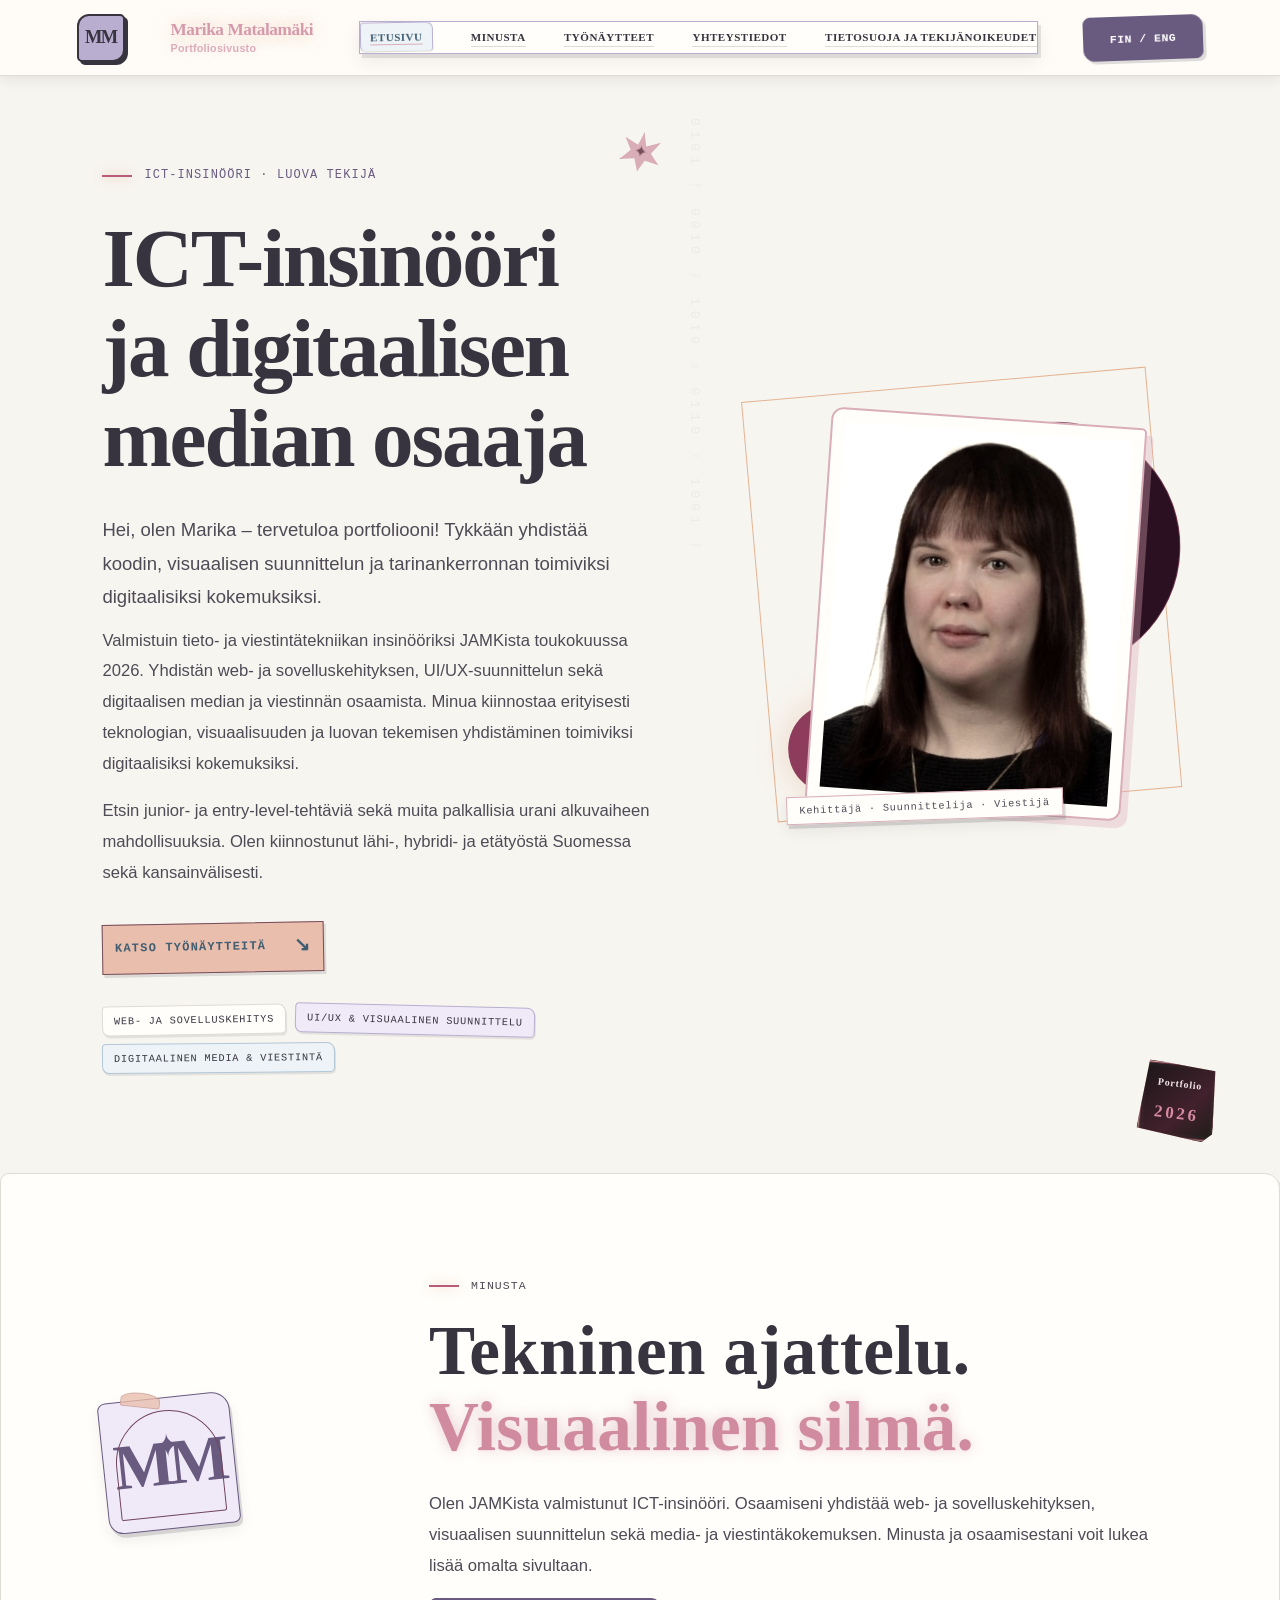
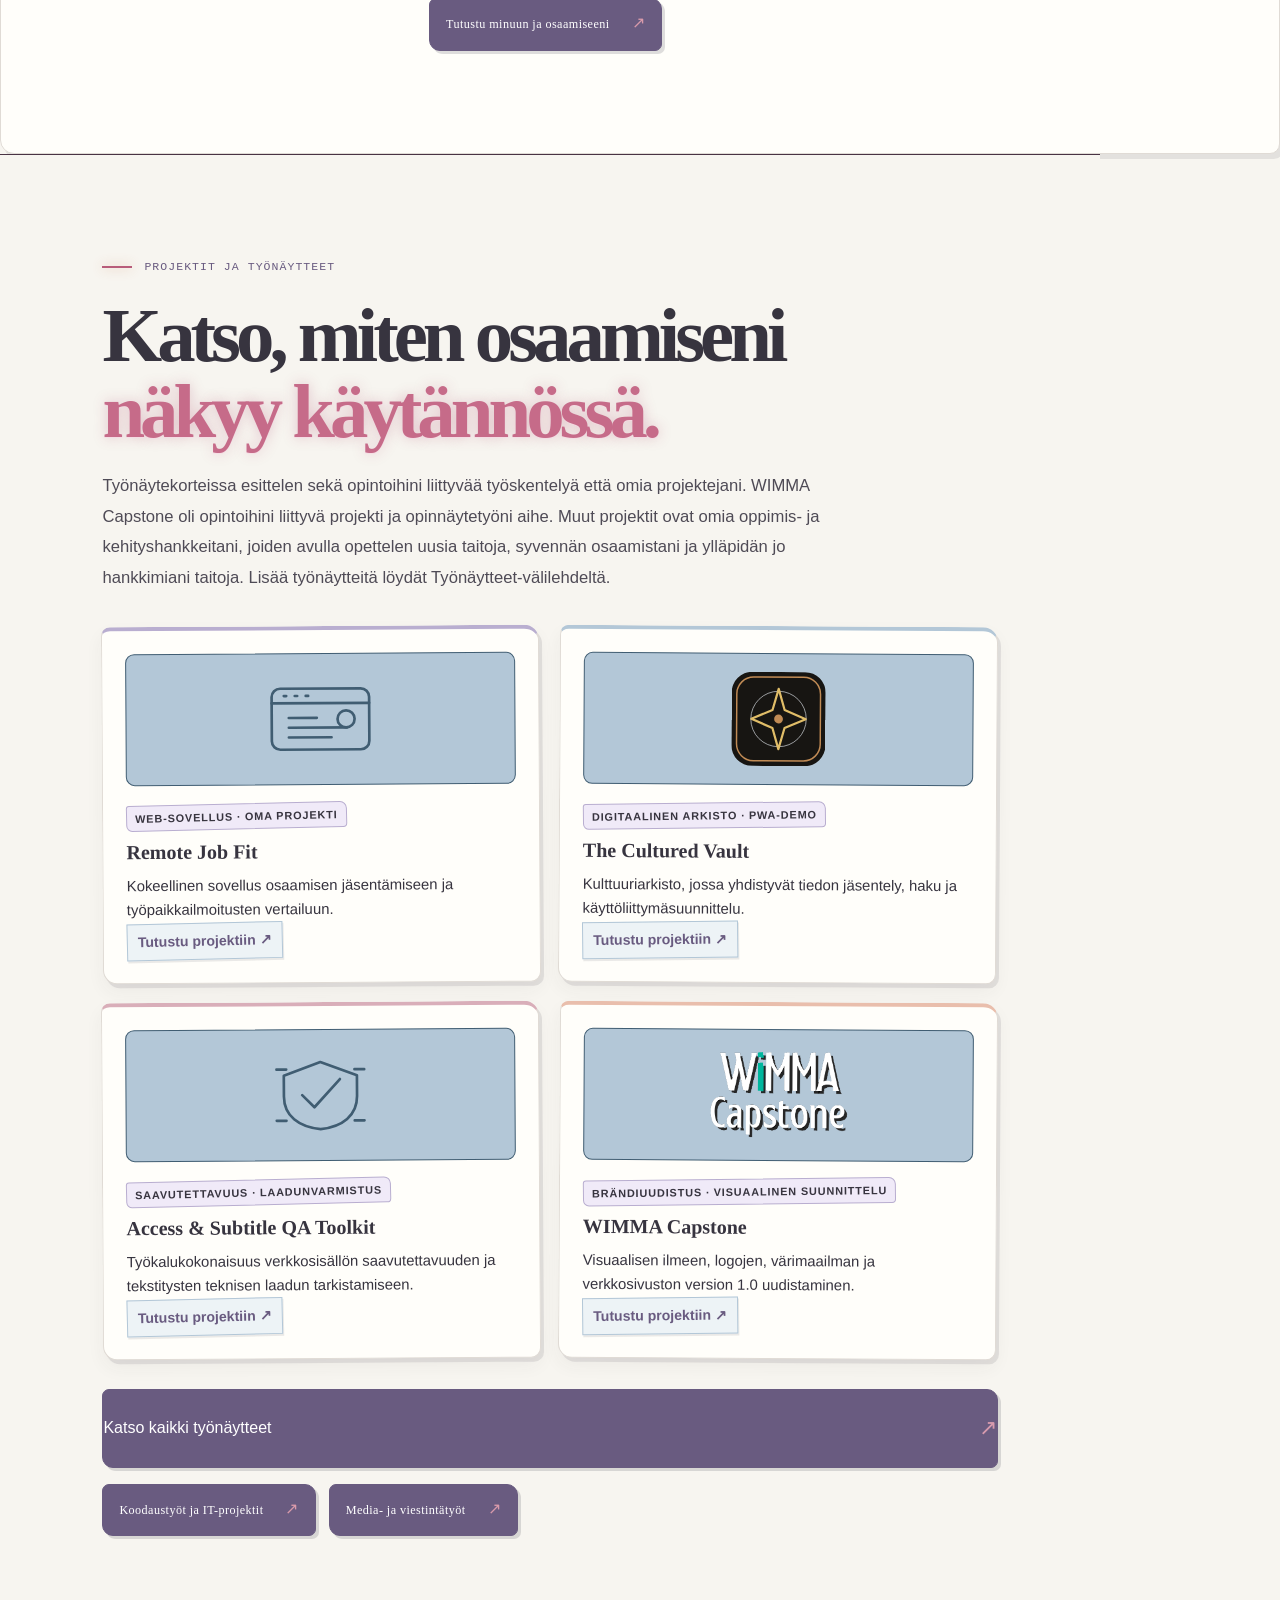
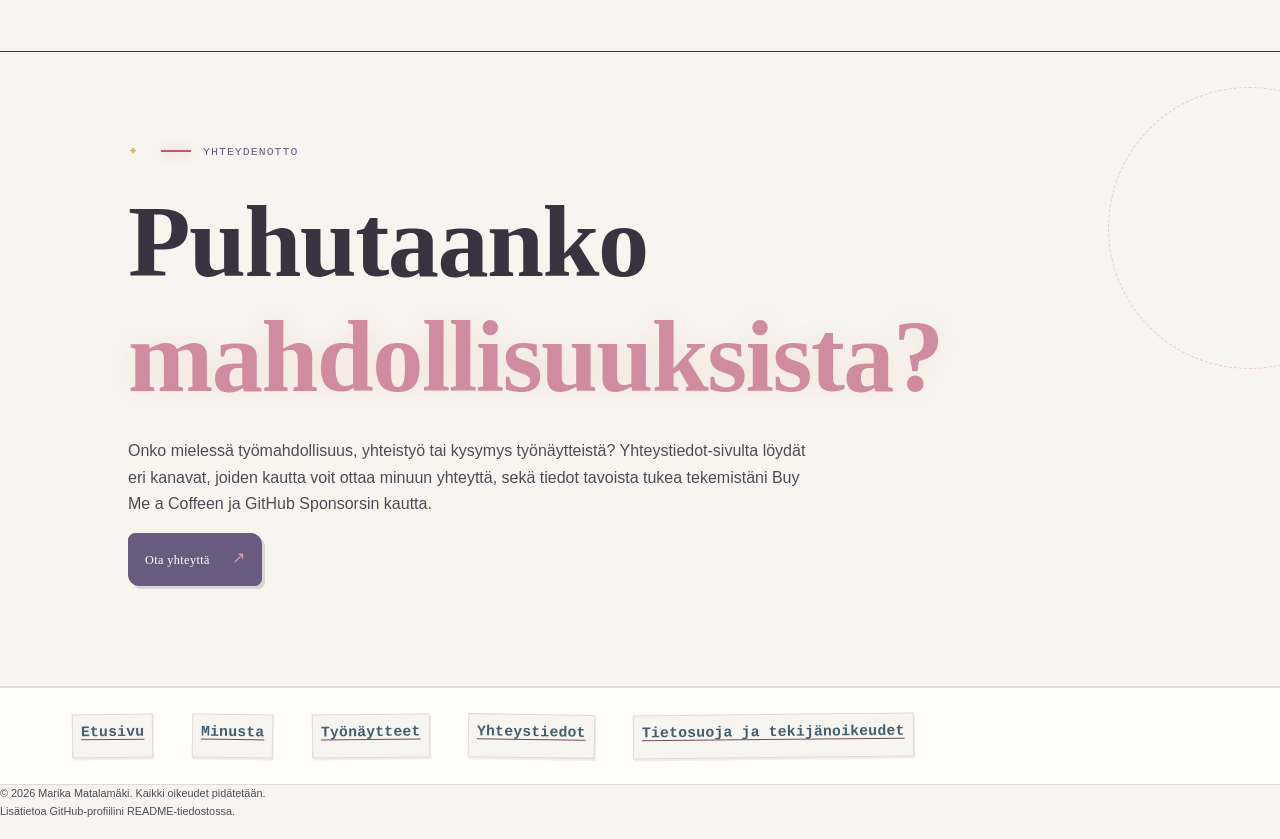
==== commit d3f3d0c4: "värien muuttelua" ====
--- a/index.html
+++ b/index.html
@@ -91,7 +91,7 @@
       document.head.appendChild(tracker);
     })();
   </script>
-  <link rel="stylesheet" href="bullet-journal.css?v=4">
+  <link rel="stylesheet" href="bullet-journal.css?v=5">
 </head>
 <!-- HEAD SECTION ENDS. -->
 <!-- BODY SECTION STARTS: the visible page content. -->
@@ -213,7 +213,6 @@
       <a href="yhteystiedot.html" data-fi="Yhteystiedot" data-en="Contact">Yhteystiedot</a>
       <a href="tietosuoja-ja-tekijanoikeudet.html" data-fi="Tietosuoja ja tekijänoikeudet" data-en="Privacy and copyright">Tietosuoja ja tekijänoikeudet</a>
     </nav>
-    <a class="wordmark full-name" href="index.html#home"><span class="wordmark-name">Marika Matalamäki</span><span class="wordmark-subtitle" data-fi="Portfoliosivusto" data-en="Portfolio website">Portfoliosivusto</span></a>
   </footer>
   <div class="copyright-bar">
     <p class="footer-rights" data-fi="© 2026 Marika Matalamäki. Kaikki oikeudet pidätetään.<br>Lisätietoa GitHub-profiilini README-tiedostossa." data-en="© 2026 Marika Matalamäki. All rights reserved.<br>More information in my GitHub profile README.">© 2026 Marika Matalamäki. Kaikki oikeudet pidätetään.<br>Lisätietoa GitHub-profiilini README-tiedostossa.</p>
--- a/bullet-journal.css
+++ b/bullet-journal.css
@@ -393,3 +393,71 @@
 @media(prefers-reduced-motion:reduce) {
   .hero-index,.text-link,.home-project-card,.project-card,.footer-nav a {transition:none!important}
 }
+
+
+/* FINAL JOURNAL PALETTE FIX — mobile navigation, footer and text contrast. */
+:root {
+  --journal-muted:#4F4B56;
+}
+p, li, small, .section-lead, .hero-intro, .portrait-caption,
+.project-card p, .work-category-card p, .work-browse-note p,
+.contact-support p, .project-note, .sample-explanation,
+.site-footer, .site-footer p, .copyright-bar, .copyright-bar p {
+  color:#4F4B56!important;
+}
+.site-footer {
+  display:flex!important;
+  flex-direction:column!important;
+  align-items:flex-start!important;
+  justify-content:center!important;
+  gap:14px!important;
+  padding:26px clamp(20px,6vw,72px)!important;
+  color:var(--journal-ink)!important;
+  background:var(--journal-card)!important;
+  border-top:2px solid var(--journal-line)!important;
+}
+.site-footer > .wordmark,
+.site-footer > .site-wordmark,
+.site-footer .metal-rose-mark,
+.site-footer .metal-rose-sigil {
+  display:none!important;
+}
+.footer-nav a {
+  color:var(--journal-blue-dark)!important;
+  background:var(--journal-paper)!important;
+  border-color:var(--journal-line)!important;
+  box-shadow:1px 2px 0 rgba(55,52,63,.08)!important;
+}
+.footer-nav a:hover,.footer-nav a:focus-visible {
+  color:var(--journal-pink-dark)!important;
+  background:#F5EDF2!important;
+}
+.site-header nav#primary-navigation {
+  background:var(--journal-card)!important;
+  border:1px solid var(--journal-lavender)!important;
+  box-shadow:3px 4px 0 rgba(55,52,63,.12),0 8px 18px rgba(55,52,63,.08)!important;
+}
+.site-header nav#primary-navigation a {
+  color:var(--journal-ink)!important;
+  background:transparent!important;
+  border-bottom:1px solid var(--journal-line)!important;
+}
+.site-header nav#primary-navigation a:hover,
+.site-header nav#primary-navigation a:focus-visible,
+.site-header nav#primary-navigation a[aria-current="page"] {
+  color:var(--journal-blue-dark)!important;
+  background:#EDF3F6!important;
+}
+.menu-toggle {
+  color:var(--journal-ink)!important;
+  background:var(--journal-card)!important;
+  border:1px solid var(--journal-lavender-dark)!important;
+  box-shadow:2px 2px 0 rgba(55,52,63,.12)!important;
+}
+.menu-toggle span {background:var(--journal-ink)!important}
+.copyright-bar {
+  color:#4F4B56!important;
+  background:var(--journal-paper)!important;
+  border-top:1px solid var(--journal-line)!important;
+}
+.copyright-bar .footer-rights {color:#4F4B56!important}
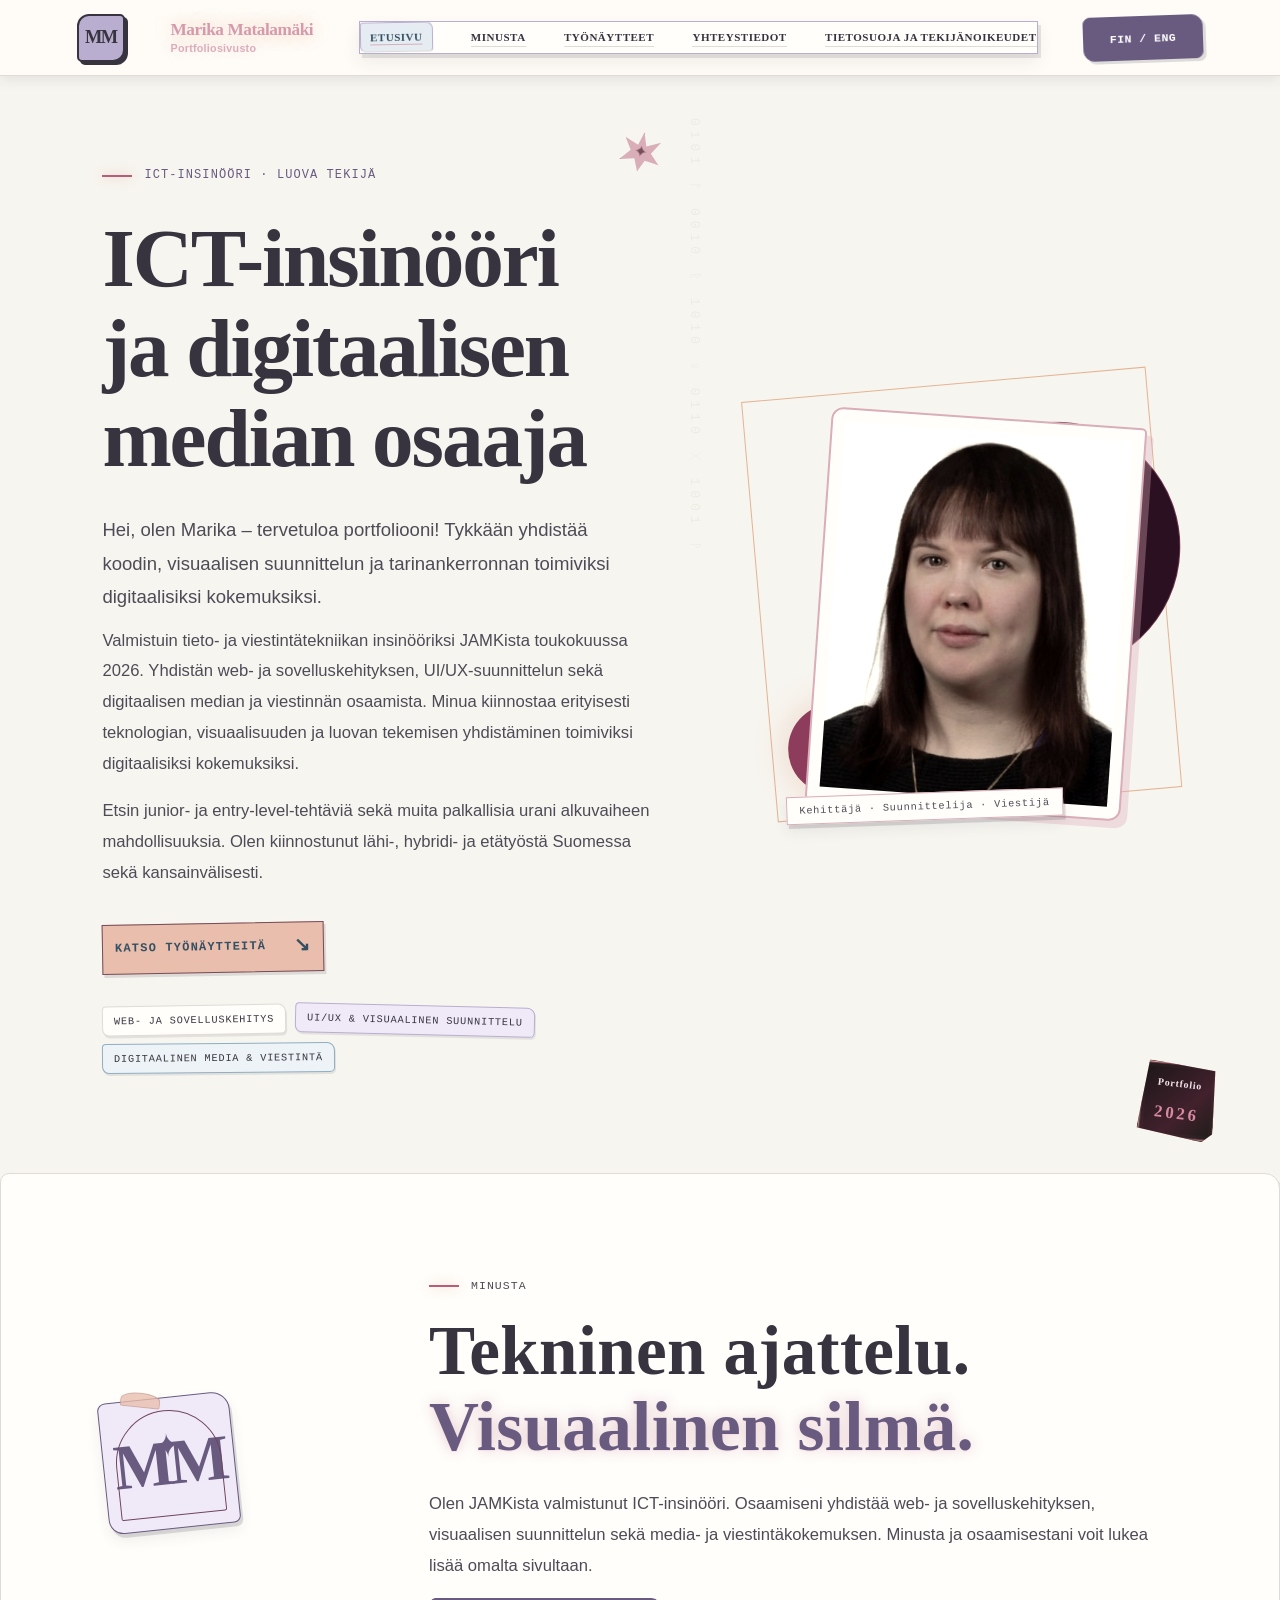
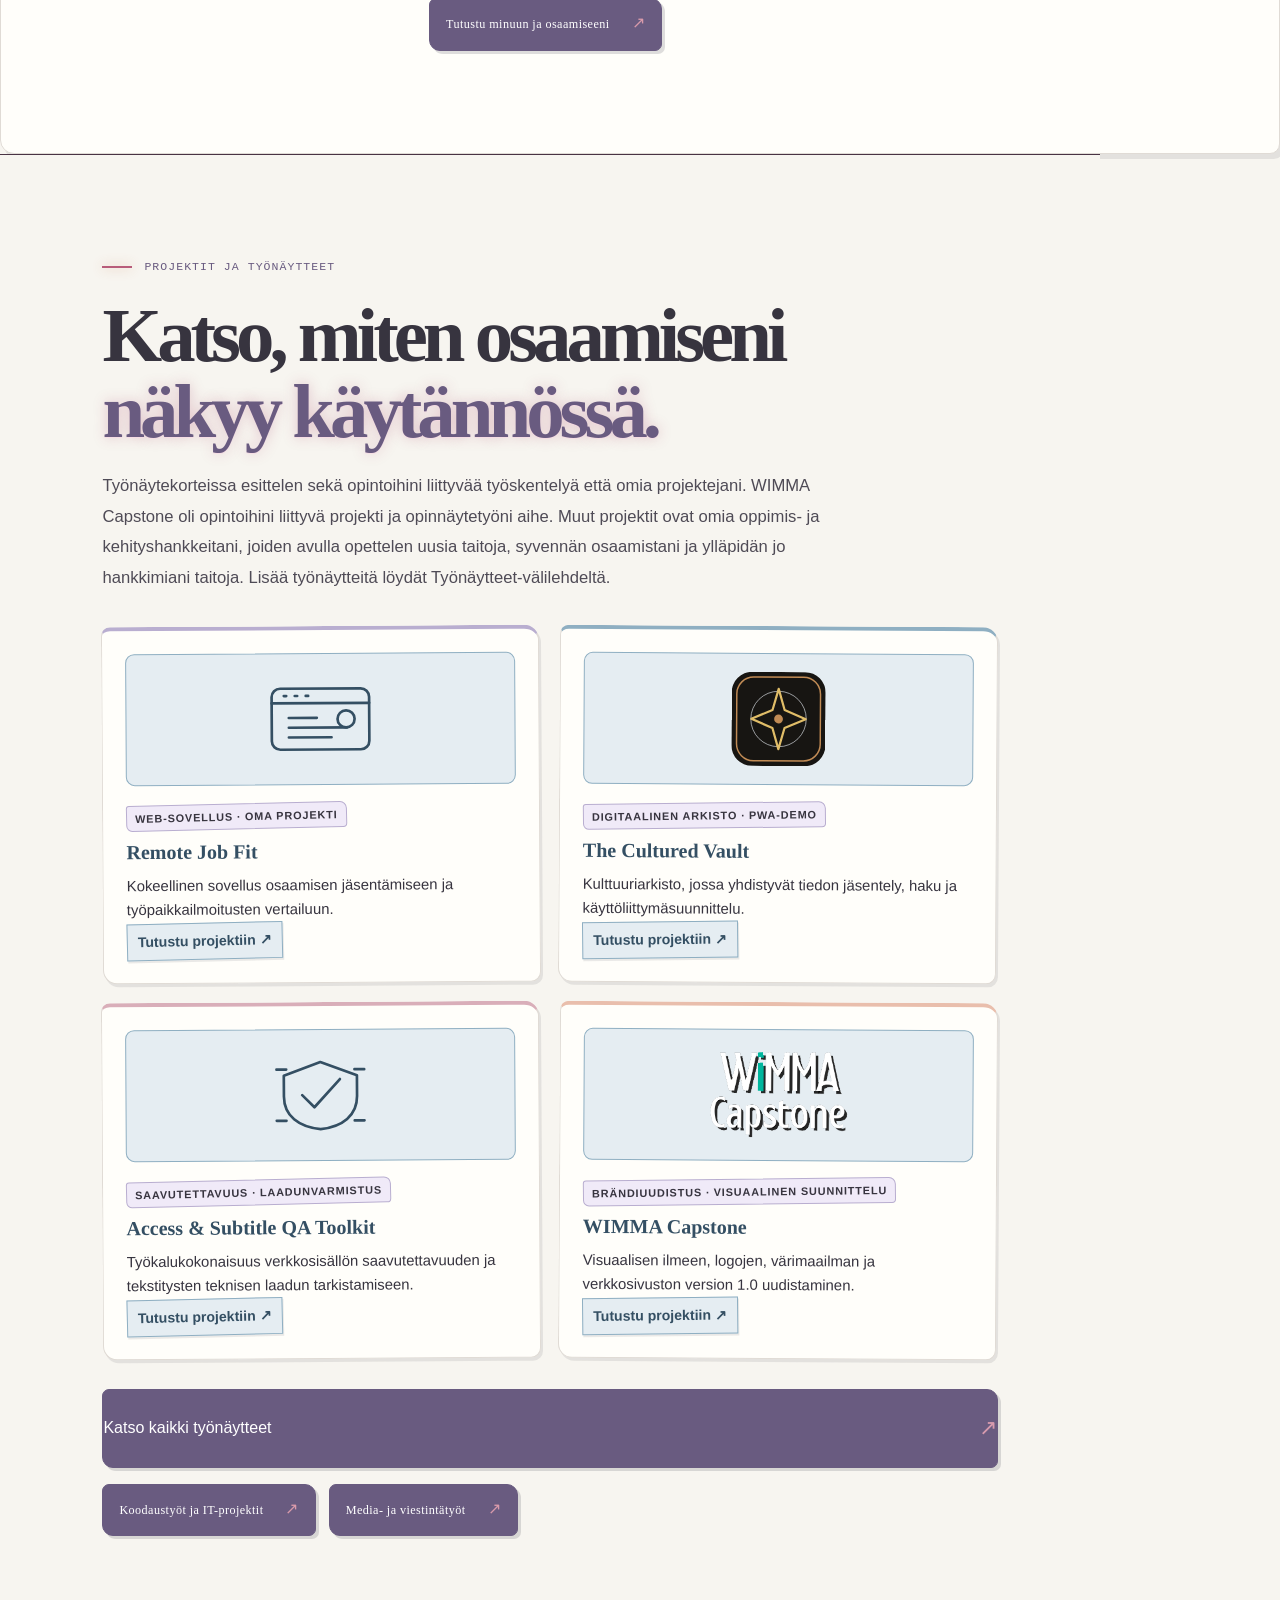
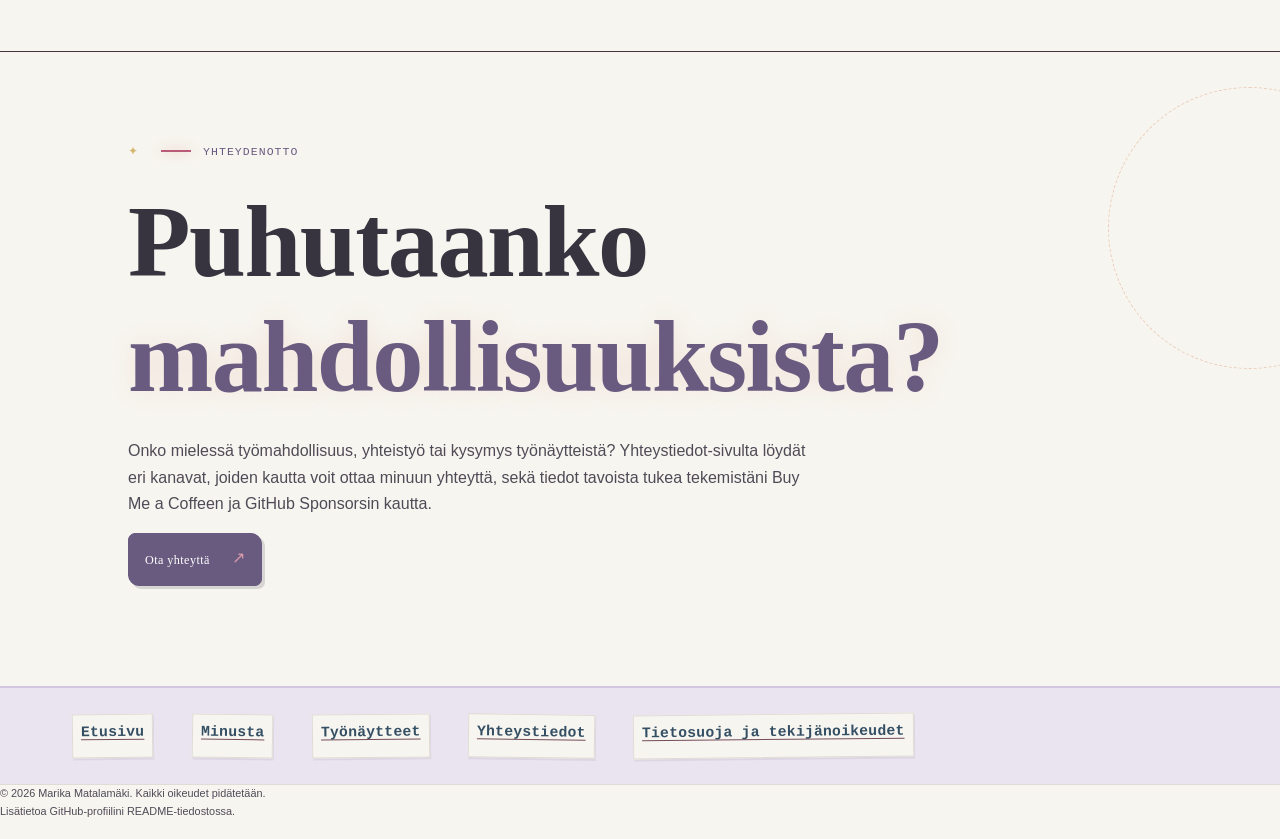
==== commit 2330d25c: "värimuutoksii" ====
--- a/index.html
+++ b/index.html
@@ -21,7 +21,7 @@
   <meta property="og:image" content="https://marikamatala.github.io/images/omakuva.png">
   <meta property="og:image:alt" content="Marika Matalamäen portfolio ja profiilikuva">
   <meta name="robots" content="index, follow">
-  <meta name="theme-color" content="#F7F4EF">
+  <meta name="theme-color" content="#F7F5F0">
   <meta name="referrer" content="strict-origin-when-cross-origin">
   <script type="application/ld+json">
   {
@@ -42,28 +42,28 @@
   <meta http-equiv="Permissions-Policy" content="camera=(), microphone=(), geolocation=()">
   <title data-fi-title="Marika Matalamäki — Portfolio 2026" data-en-title="Marika Matalamäki — Portfolio 2026">Marika Matalamäki — Portfolio 2026</title>
   <!-- EDITING TIP: the page styles are defined in style.css. Comments are not displayed on the website. -->
-  <link rel="stylesheet" href="style.css?v=47">
+  <link rel="stylesheet" href="style.css?v=48">
   <link rel="preconnect" href="https://fonts.googleapis.com">
   <link rel="preconnect" href="https://fonts.gstatic.com" crossorigin>
   <link href="https://fonts.googleapis.com/css2?family=Fraunces:opsz,wght@9..144,400;9..144,500;9..144,600;9..144,700&family=IBM+Plex+Mono:wght@400;500;600&family=Source+Sans+3:wght@400;500;600;700;800&display=swap" rel="stylesheet">
   <script src="script.js?v=25" defer></script>
   <style>
     .home-project-grid{display:grid;grid-template-columns:repeat(2,minmax(0,1fr));gap:1.15rem;margin:2rem 0 1.5rem}
-    .home-project-card{display:flex;flex-direction:column;align-items:flex-start;min-width:0;min-height:100%;padding:1.45rem;border:1px solid #526657;border-radius:16px;background:linear-gradient(145deg,#1b2a20,#17271d);color:#e8e5da!important;text-decoration:none!important;box-shadow:0 12px 28px rgba(0,0,0,.24);transition:transform .2s ease,border-color .2s ease,box-shadow .2s ease}
-    .home-project-card:hover{transform:translateY(-4px);border-color:#d98245;box-shadow:0 16px 34px rgba(0,0,0,.34)}
-    .home-project-card:focus-visible{outline:3px solid #e6a06a;outline-offset:4px}
-
-    .home-project-icon{display:grid;place-items:center;width:100%;height:132px;margin:0 0 1.1rem;padding:1rem;border:1px solid rgba(182,205,175,.3);border-radius:12px;background:radial-gradient(ellipse at 50% 45%,rgba(121,185,185,.16),transparent 68%),linear-gradient(135deg,#26392c,#142219);color:#e6a06a;overflow:hidden}
-    .home-project-icon svg{width:min(82%,190px);height:78px;fill:none;stroke:#e6a06a;stroke-width:2.2;stroke-linecap:round;stroke-linejoin:round}
+    .home-project-card{display:flex;flex-direction:column;align-items:flex-start;min-width:0;min-height:100%;padding:1.45rem;border:1px solid #D9AEB9;border-radius:16px;background:linear-gradient(145deg,#FFFEFA,#F7F5F0);color:#37343F!important;text-decoration:none!important;box-shadow:0 12px 28px rgba(0,0,0,.24);transition:transform .2s ease,border-color .2s ease,box-shadow .2s ease}
+    .home-project-card:hover{transform:translateY(-4px);border-color:#695B80;box-shadow:0 16px 34px rgba(0,0,0,.34)}
+    .home-project-card:focus-visible{outline:3px solid #344F63;outline-offset:4px}
+
+    .home-project-icon{display:grid;place-items:center;width:100%;height:132px;margin:0 0 1.1rem;padding:1rem;border:1px solid rgba(143,175,194,.45);border-radius:12px;background:radial-gradient(ellipse at 50% 45%,rgba(185,174,208,.20),transparent 68%),linear-gradient(135deg,#EAE4F1,#F0EDF4);color:#344F63;overflow:hidden}
+    .home-project-icon svg{width:min(82%,190px);height:78px;fill:none;stroke:#344F63;stroke-width:2.2;stroke-linecap:round;stroke-linejoin:round}
     .home-project-icon img{display:block;max-width:82%;max-height:90px;object-fit:contain}
     .home-project-icon--vault img{max-width:94px;max-height:94px}
     .home-project-icon--wimma{background:linear-gradient(135deg,#e8e2d4,#d5d0c3)}
     .home-project-icon--wimma img{max-width:90%;max-height:86px}
 
-    .home-project-type{margin-bottom:.55rem;color:#b6cdaf;font-size:.68rem;font-weight:800;letter-spacing:.08em;line-height:1.5}
-    .home-project-card strong{margin-bottom:.55rem;color:#d98245;font-family:"Lora",Georgia,serif;font-size:1.25rem;line-height:1.3;overflow-wrap:anywhere}
-    .home-project-description{color:#c9d2c6;font-size:.93rem;line-height:1.65}
-    .home-project-link{margin-top:auto;padding-top:1.2rem;color:#e6a06a;font-weight:800;font-size:.88rem}
+    .home-project-type{margin-bottom:.55rem;color:#466D60;font-size:.68rem;font-weight:800;letter-spacing:.08em;line-height:1.5}
+    .home-project-card strong{margin-bottom:.55rem;color:#695B80;font-family:"Lora",Georgia,serif;font-size:1.25rem;line-height:1.3;overflow-wrap:anywhere}
+    .home-project-description{color:#4F4B56;font-size:.93rem;line-height:1.65}
+    .home-project-link{margin-top:auto;padding-top:1.2rem;color:#344F63;font-weight:800;font-size:.88rem}
     .home-work-categories{display:flex;flex-wrap:wrap;gap:.8rem;margin-top:1rem}
     @media(max-width:700px){.home-project-grid{grid-template-columns:1fr;gap:.9rem}.home-project-card{padding:1.2rem;min-height:0}}
     @media(prefers-reduced-motion:reduce){.home-project-card{transition:none}.home-project-card:hover{transform:none}}
@@ -91,7 +91,7 @@
       document.head.appendChild(tracker);
     })();
   </script>
-  <link rel="stylesheet" href="bullet-journal.css?v=5">
+  <link rel="stylesheet" href="bullet-journal.css?v=6">
 </head>
 <!-- HEAD SECTION ENDS. -->
 <!-- BODY SECTION STARTS: the visible page content. -->
--- a/bullet-journal.css
+++ b/bullet-journal.css
@@ -3,7 +3,7 @@
   color-scheme: light;
   --journal-paper:#F7F5F0; --journal-card:#FFFEFA; --journal-ink:#37343F;
   --journal-muted:#625F69; --journal-lavender:#B9AED0; --journal-lavender-dark:#695B80;
-  --journal-blue:#B3C7D7; --journal-blue-dark:#405D72; --journal-pink:#D9AEB9;
+  --journal-blue:#8FAFC2; --journal-blue-dark:#344F63; --journal-pink:#D9AEB9;
   --journal-pink-dark:#754D5B; --journal-peach:#E9BEAC; --journal-line:#E0DBD5;
   --journal-shadow:rgba(52,49,61,.10);
   --ed-paper:var(--journal-paper); --ed-paper-light:var(--journal-card);
@@ -461,3 +461,61 @@
   border-top:1px solid var(--journal-line)!important;
 }
 .copyright-bar .footer-rights {color:#4F4B56!important}
+
+
+/* Darker blue accents for stronger contrast across the journal theme. */
+.site-header nav#primary-navigation a:hover,
+.site-header nav#primary-navigation a:focus-visible,
+.site-header nav#primary-navigation a[aria-current="page"] {
+  color:#344F63!important;
+  background:#E5EDF2!important;
+}
+.footer-nav a {
+  color:#344F63!important;
+}
+.footer-nav a:hover,.footer-nav a:focus-visible {
+  color:#344F63!important;
+  background:#E5EDF2!important;
+}
+a:not(.gothic-button):not(.home-work-cta):not(.site-wordmark) {
+  color:#344F63!important;
+}
+.home-project-link,.home-project-icon {
+  color:#344F63!important;
+  background:#E5EDF2!important;
+  border-color:#8FAFC2!important;
+}
+.home-project-icon svg {stroke:#344F63!important}
+
+
+/* FINAL PALETTE CLEANUP — legacy components use the bullet journal palette. */
+:root{--journal-green:#466D60;--journal-green-dark:#344F43;--journal-green-soft:#E8EEE8}
+body,main,section,article,aside,footer,header{color:var(--journal-ink)}
+a{color:var(--journal-blue-dark)}
+a:hover,a:focus-visible{color:var(--journal-pink-dark)}
+.notice,.info-ribbon{color:var(--journal-ink)!important;background:#F0EAF8!important;border-color:var(--journal-lavender-dark)!important}
+.hero,.about-section,.contact-section,.work-section,.contact-page,.page-section{color:var(--journal-ink)!important;background-color:var(--journal-paper)!important}
+.hero-intro,.about-section p:not(.eyebrow),.contact-section>p:not(.eyebrow),.section-lead,.project-card p,.privacy-note,.contact-page-intro,.contact-method p,.contact-support p,.work-category-card p{color:var(--journal-muted)!important}
+h1,h2,h3,.eyebrow,.project-meta,.home-project-type,.home-project-card strong,.home-project-description,.home-project-link,.work-category-symbol{color:var(--journal-ink)!important}
+h1 em,h2 em,h3 em{color:var(--journal-lavender-dark)!important}
+.project-card,.home-project-card,.work-category-card,.contact-method,.skills-card,.contact-support,.project-oop,.code-sample{color:var(--journal-ink)!important;background:var(--journal-card)!important;border-color:var(--journal-line)!important;box-shadow:2px 3px 0 var(--journal-shadow)!important}
+.project-card:hover,.home-project-card:hover,.work-category-card:hover,.contact-method:hover,.skills-card:hover{border-color:var(--journal-lavender-dark)!important}
+.project-image,.image-employee,.image-calculator,.coming-art,.branding-gallery,.android-carousel,.android-carousel-stage{color:var(--journal-ink)!important;background:#F0EDF4!important;border-color:var(--journal-line)!important}
+.home-project-icon,.work-category-symbol{color:var(--journal-blue-dark)!important;background:#E5EDF2!important;border-color:var(--journal-blue)!important}
+.home-project-icon svg{stroke:var(--journal-blue-dark)!important}
+.home-project-card strong,.home-project-link,.work-category-symbol,.project-meta{color:var(--journal-blue-dark)!important}
+.gothic-button,.home-work-cta,.contact-method a,.contact-page-actions a,.error-actions a,button,.button{color:#fff!important;background:var(--journal-lavender-dark)!important;border-color:var(--journal-lavender-dark)!important}
+.gothic-button:hover,.home-work-cta:hover,.contact-method a:hover,.contact-page-actions a:hover,.error-actions a:hover,button:hover,.button:hover{color:#fff!important;background:var(--journal-pink-dark)!important;border-color:var(--journal-pink-dark)!important}
+.contact-links a{border-color:var(--journal-blue-dark)!important;color:var(--journal-blue-dark)!important}
+.contact-links a:hover{background:#E5EDF2!important;color:var(--journal-blue-dark)!important}
+.site-footer{color:var(--journal-ink)!important;background:#EAE4F1!important;border-color:#D1C5E0!important}
+.site-footer *, .copyright-bar,.copyright-bar *{color:var(--journal-muted)!important}
+.skip-link{color:#fff!important;background:var(--journal-lavender-dark)!important}
+.interaction-hint{color:var(--journal-ink)!important;background:var(--journal-green-soft)!important;border-color:var(--journal-green)!important}
+.interaction-hint:before{color:var(--journal-green-dark)!important}
+.oop-grade{color:var(--journal-green-dark)!important;border-color:var(--journal-green)!important}
+.code-sample pre{color:var(--journal-ink)!important;background:#F0EDF4!important;border-color:var(--journal-line)!important}
+.sample-source,.oop-note,.carousel-hint{color:var(--journal-green-dark)!important}
+.token.inserted,.token.string,.token.attr-value{color:var(--journal-green-dark)!important}
+.token.deleted{color:var(--journal-pink-dark)!important}
+::selection{color:var(--journal-ink)!important;background:#E7DDF4!important}
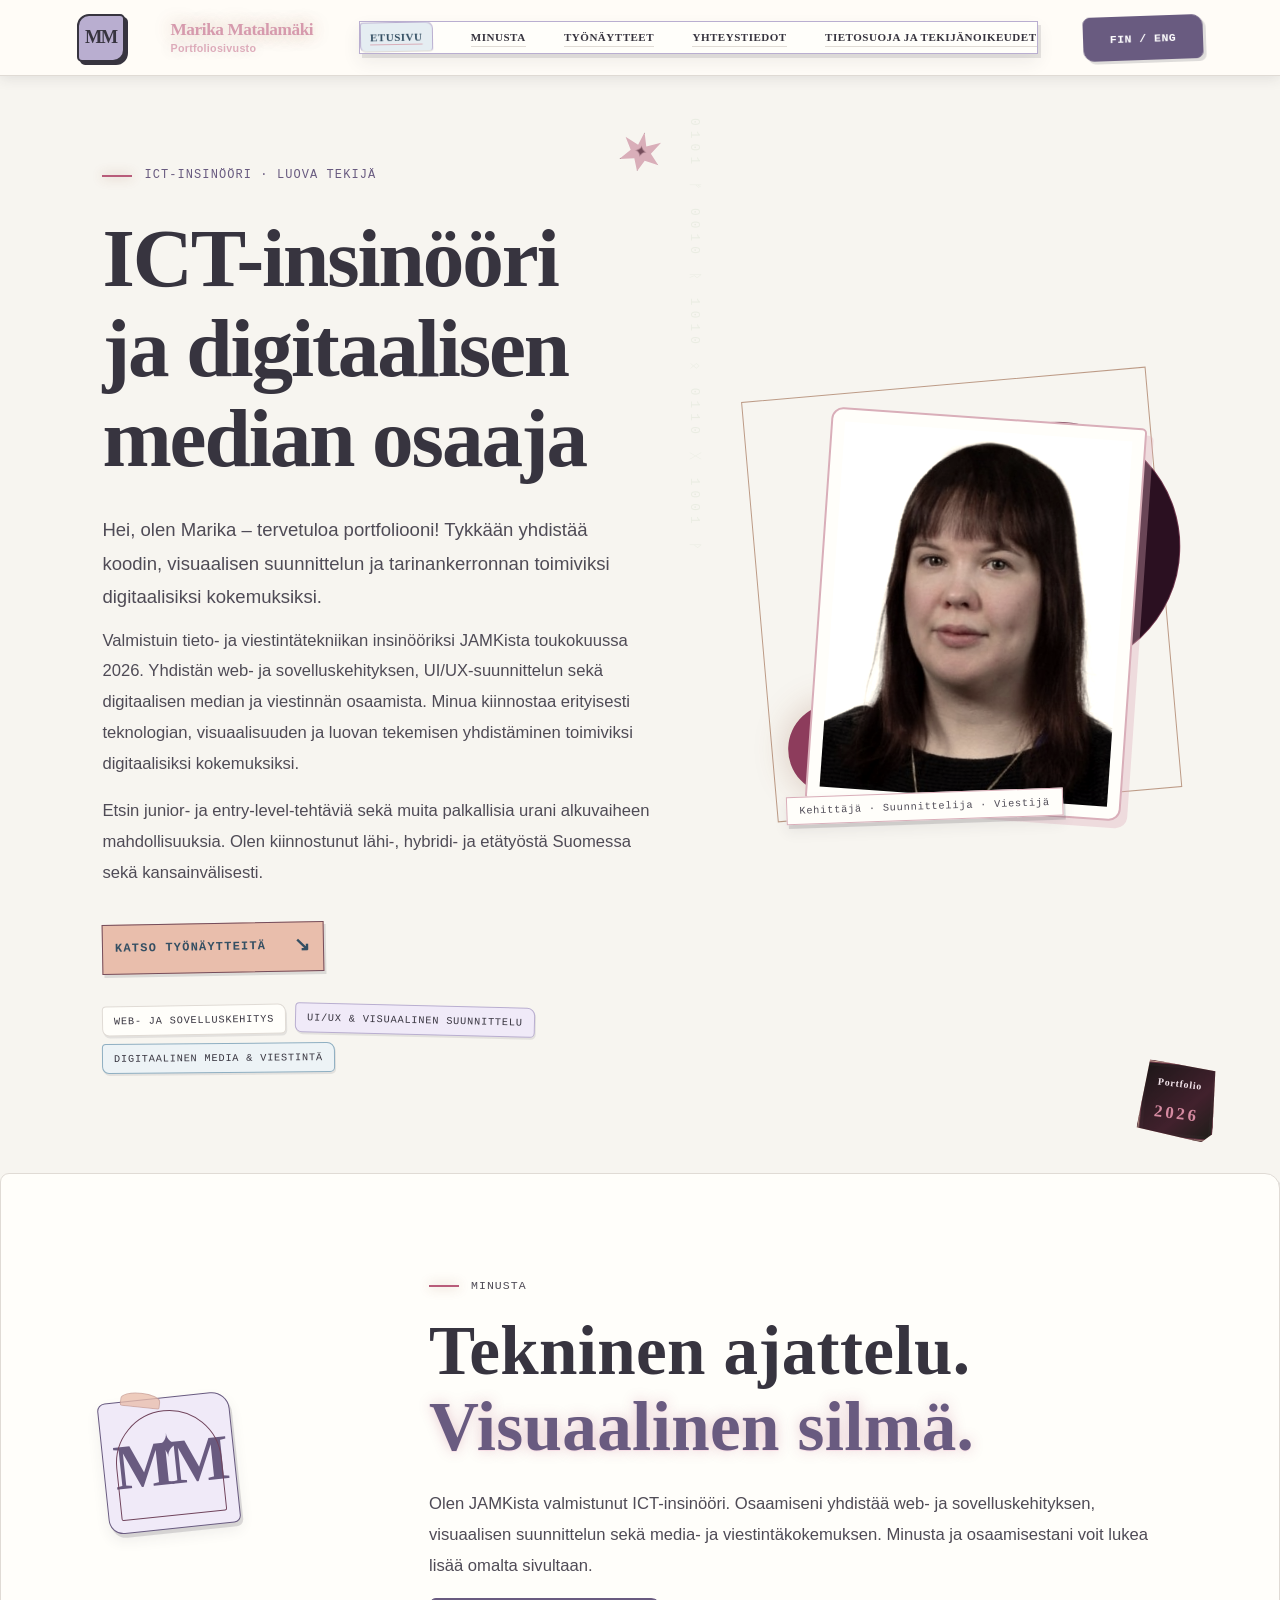
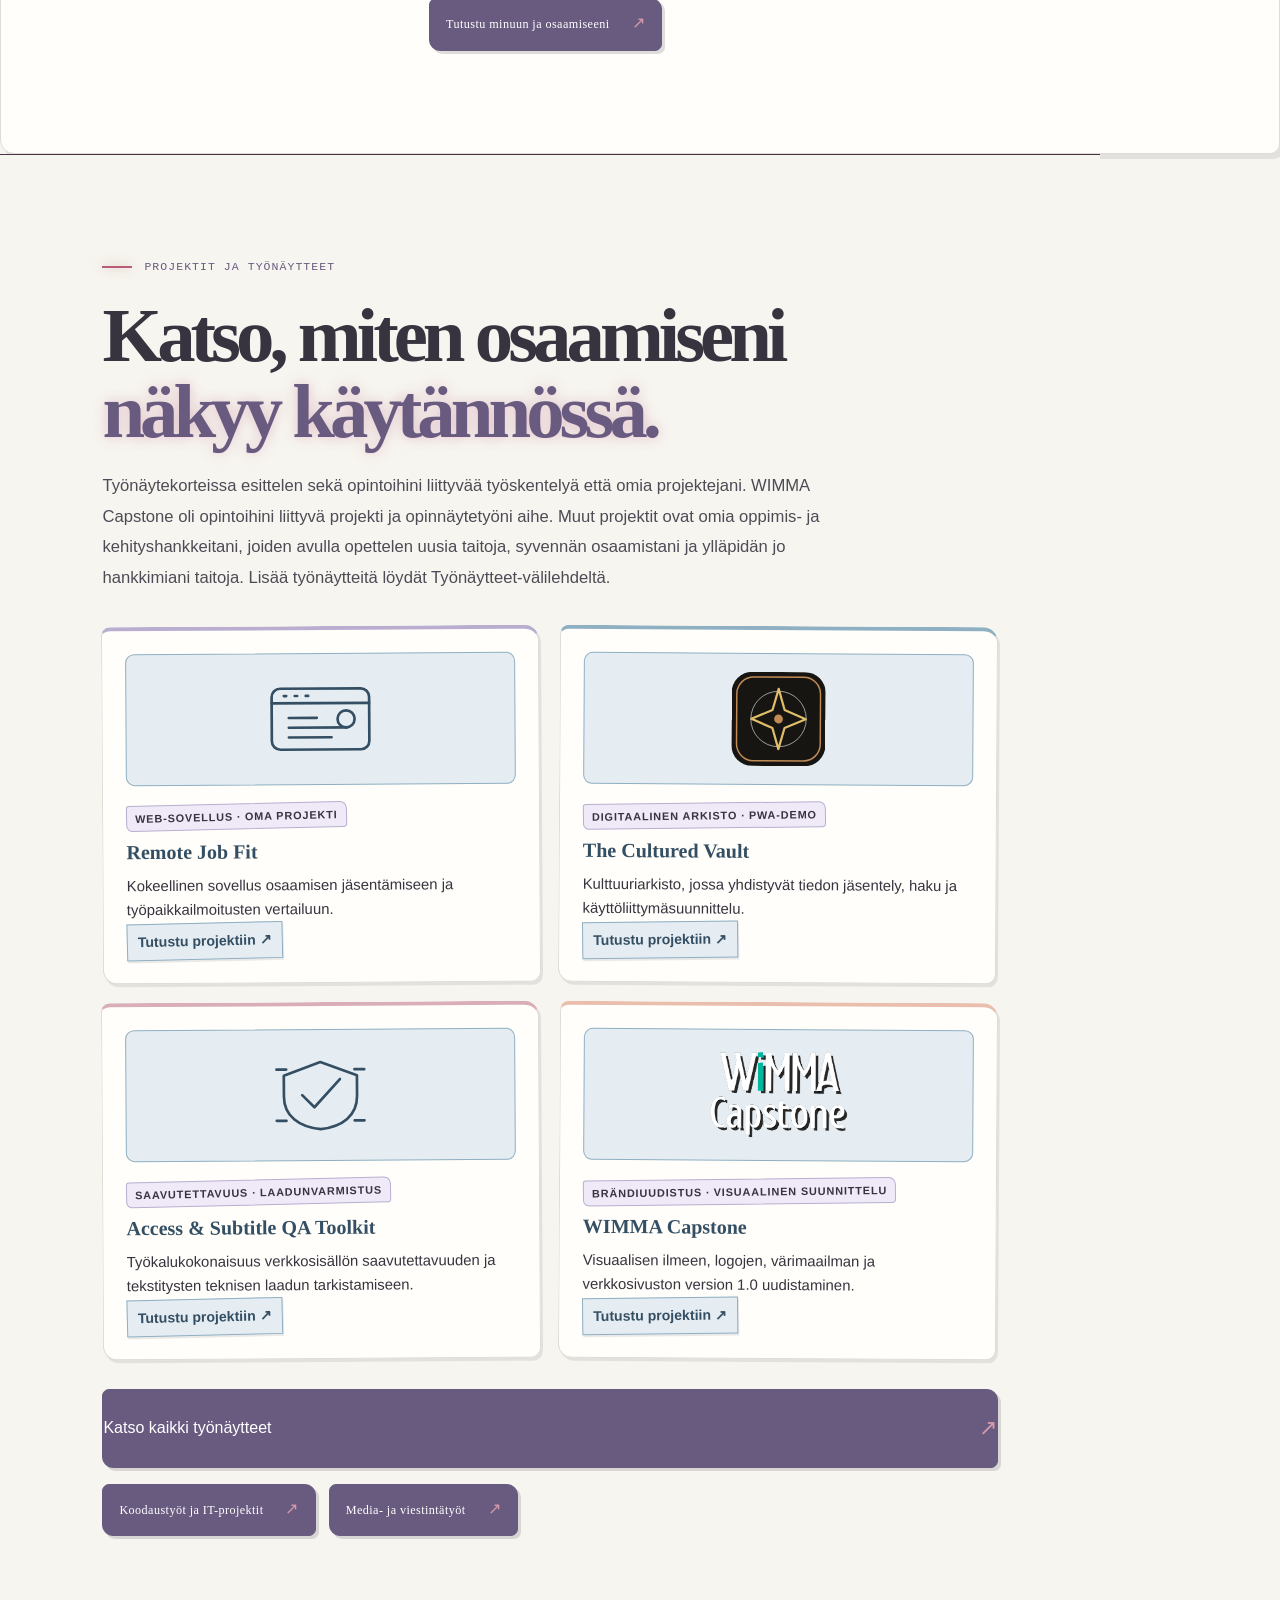
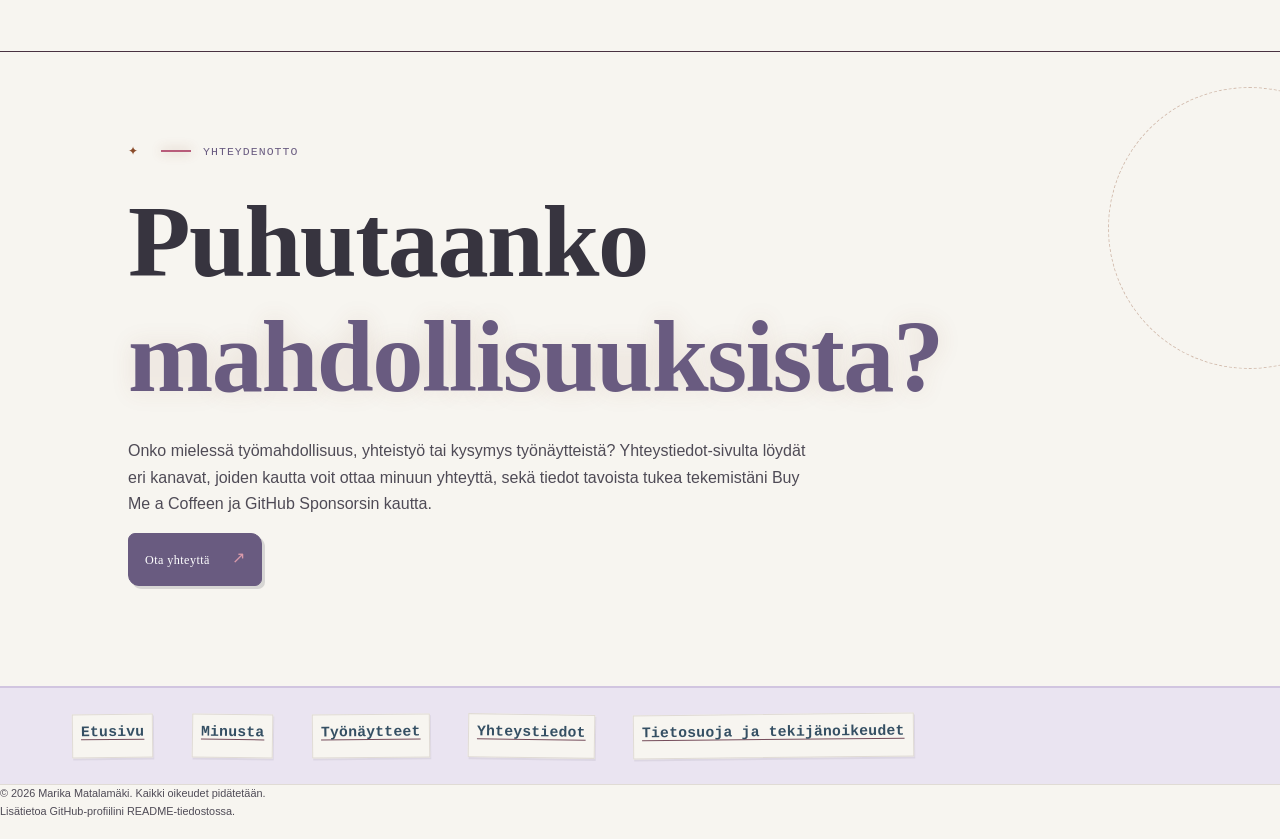
==== commit 89e374bc: "värei" ====
--- a/index.html
+++ b/index.html
@@ -42,7 +42,7 @@
   <meta http-equiv="Permissions-Policy" content="camera=(), microphone=(), geolocation=()">
   <title data-fi-title="Marika Matalamäki — Portfolio 2026" data-en-title="Marika Matalamäki — Portfolio 2026">Marika Matalamäki — Portfolio 2026</title>
   <!-- EDITING TIP: the page styles are defined in style.css. Comments are not displayed on the website. -->
-  <link rel="stylesheet" href="style.css?v=48">
+  <link rel="stylesheet" href="style.css?v=49">
   <link rel="preconnect" href="https://fonts.googleapis.com">
   <link rel="preconnect" href="https://fonts.gstatic.com" crossorigin>
   <link href="https://fonts.googleapis.com/css2?family=Fraunces:opsz,wght@9..144,400;9..144,500;9..144,600;9..144,700&family=IBM+Plex+Mono:wght@400;500;600&family=Source+Sans+3:wght@400;500;600;700;800&display=swap" rel="stylesheet">
--- a/style.css
+++ b/style.css
@@ -529,7 +529,7 @@
   position:absolute;right:10px;bottom:8px;z-index:1;pointer-events:none;
   display:grid;place-items:center;width:24px;height:24px;
   border-radius:50%;background:#090A0FCC;color:#F0E9DF;
-  border:1px solid #D47A42;font:.72rem var(--mono);font-weight:700;
+  border:1px solid #8A4B2A;font:.72rem var(--mono);font-weight:700;
 }
 .branding-gallery figure{position:relative}
 .branding-gallery figure::after{
@@ -537,7 +537,7 @@
   position:absolute;left:5px;bottom:5px;z-index:1;pointer-events:none;
   display:grid;place-items:center;width:23px;height:23px;
   border-radius:50%;background:#090A0FCC;color:#F0E9DF;
-  border:1px solid #D47A42;font:.7rem var(--mono);font-weight:700;
+  border:1px solid #8A4B2A;font:.7rem var(--mono);font-weight:700;
 }
 .hero-copyright{max-width:510px;margin:18px 0 0;color:#B8B9AA;font-size:.72rem;line-height:1.65}
 
@@ -547,7 +547,7 @@
   --ink:#09090D;
   --paper:#F0E9DF;
   --burgundy:#251016;
-  --copper:#D47A42;
+  --copper:#8A4B2A;
   --muted:#B5A9A0;
   --line:#44343A;
   --surface:#121116;
@@ -578,24 +578,24 @@
   border-bottom:1px solid #51333A;
   box-shadow:0 10px 34px #0009;
 }
-.wordmark span{color:#D47A42;text-shadow:0 0 18px #D47A4266}
+.wordmark span{color:#8A4B2A;text-shadow:0 0 18px #8A4B2A66}
 .notice{
   background:linear-gradient(90deg,#120D11,#2B151B 48%,#15110F);
   border-bottom:1px solid #61362E;
 }
-.notice-dot{background:#D47A42;box-shadow:0 0 12px #D47A42,0 0 0 4px #D47A4222}
+.notice-dot{background:#8A4B2A;box-shadow:0 0 12px #8A4B2A,0 0 0 4px #8A4B2A22}
 .hero{isolation:isolate}
-.hero:before,.hero:after{border-color:#D47A4266}
+.hero:before,.hero:after{border-color:#8A4B2A66}
 .hero:before{
-  box-shadow:0 0 80px #D47A4212,inset 0 0 50px #D47A420A;
+  box-shadow:0 0 80px #8A4B2A12,inset 0 0 50px #8A4B2A0A;
   animation:orbit-breathe 11s ease-in-out infinite alternate;
 }
 .hero:after{border-style:dashed;border-color:#71836A88}
-.eyebrow{color:#DCA16F}
-.eyebrow-line{background:#D47A42;box-shadow:0 0 12px #D47A4299}
+.eyebrow{color:#8A4B2A}
+.eyebrow-line{background:#8A4B2A;box-shadow:0 0 12px #8A4B2A99}
 h1 em,h2 em,.contact-section h2 em{
-  color:#D47A42;
-  text-shadow:0 0 25px #D47A4222;
+  color:#8A4B2A;
+  text-shadow:0 0 25px #8A4B2A22;
 }
 .hero-intro,.about-section p:not(.eyebrow),.project-card p{color:#D0C5BC}
 .hero-tags span,.skill-list span,.about-tags span{
@@ -603,28 +603,28 @@
   background:linear-gradient(135deg,#29151BCE,#141116EE);
 }
 .hero-tags span{transition:transform .22s ease,border-color .22s ease,box-shadow .22s ease}
-.hero-tags span:hover{transform:translateY(-3px) rotate(-1deg);border-color:#D47A42;box-shadow:0 5px 22px #D47A4218}
-.text-link{border-color:#D47A42}
-.text-link:hover,.contact-links a:hover{color:#E6A16D}
+.hero-tags span:hover{transform:translateY(-3px) rotate(-1deg);border-color:#8A4B2A;box-shadow:0 5px 22px #8A4B2A18}
+.text-link{border-color:#8A4B2A}
+.text-link:hover,.contact-links a:hover{color:#8A4B2A}
 .portrait-frame{
   border-color:#8B563D;
-  box-shadow:13px 13px 0 #29151B,0 0 36px #D47A4218;
+  box-shadow:13px 13px 0 #29151B,0 0 36px #8A4B2A18;
 }
 .portrait{filter:saturate(.78) contrast(1.04)}
-.shape-one{background:#24131A;border-color:#D47A4277}
-.shape-two{background:#D47A42;box-shadow:0 0 34px #D47A4244}
+.shape-one{background:#24131A;border-color:#8A4B2A77}
+.shape-two{background:#8A4B2A;box-shadow:0 0 34px #8A4B2A44}
 .hero-stamp{
-  background:#D47A42;border-color:#F1B982;
-  box-shadow:0 0 34px #D47A422A;
+  background:#8A4B2A;border-color:#8A4B2A;
+  box-shadow:0 0 34px #8A4B2A2A;
 }
 .hero-stamp span{color:#251016}
-.hero-copyright{border-left:2px solid #D47A42;padding-left:12px}
+.hero-copyright{border-left:2px solid #8A4B2A;padding-left:12px}
 .work-section{
   background:
     radial-gradient(ellipse at 92% 0%,#422029 0%,transparent 32rem),
     linear-gradient(145deg,#130F14,#101014 60%,#1A1116);
 }
-.work-section:before{border-color:#D47A4244;border-style:dashed}
+.work-section:before{border-color:#8A4B2A44;border-style:dashed}
 .work-section:after{opacity:.08;background:repeating-linear-gradient(0deg,transparent 0,transparent 4px,#D8B6A2 5px)}
 .project-card{
   background:linear-gradient(145deg,#20191E,#111015 75%);
@@ -634,32 +634,32 @@
 .project-card:hover{
   transform:translateY(-6px) rotate(-.25deg);
   border-color:#B56B4B;
-  box-shadow:0 18px 38px #0008,0 0 0 1px #D47A4226;
+  box-shadow:0 18px 38px #0008,0 0 0 1px #8A4B2A26;
 }
 .project-meta{color:#C69A80}
-.image-label{background:#D47A42;color:#140D10;box-shadow:0 3px 14px #0009}
+.image-label{background:#8A4B2A;color:#140D10;box-shadow:0 3px 14px #0009}
 .project-image,.project-image img,.coming-art,.branding-gallery{background:#0A090D}
 .project-coming{background:#171016;border-color:#50313B}
-.coming-art:before,.coming-art:after{border-color:#D47A4266}
-.coming-art span:first-child{color:#D47A42}
+.coming-art:before,.coming-art:after{border-color:#8A4B2A66}
+.coming-art span:first-child{color:#8A4B2A}
 .privacy-note{color:#C9BDB3}
-.privacy-note span{color:#D47A42}
+.privacy-note span{color:#8A4B2A}
 .branding-gallery{border-color:#4B353B}
 .branding-gallery figcaption{color:#BDAEA4}
-.about-mark{color:#D47A42;text-shadow:0 0 28px #D47A422B}
+.about-mark{color:#8A4B2A;text-shadow:0 0 28px #8A4B2A2B}
 .about-section{position:relative}
 .about-section:before{
   content:"✳  /  ✳  /  ✳";
   position:absolute;right:8vw;top:36px;
-  color:#D47A4270;font:.7rem var(--mono);letter-spacing:.35em;
+  color:#8A4B2A70;font:.7rem var(--mono);letter-spacing:.35em;
 }
 .contact-section{
   background:radial-gradient(ellipse at 90% 10%,#321820 0%,transparent 29rem),#09080C;
   border-top:1px solid #443037;
 }
-.contact-section:after{border-color:#D47A4255;border-style:dashed}
+.contact-section:after{border-color:#8A4B2A55;border-style:dashed}
 .contact-links a{border-color:#604149;transition:transform .2s ease,background .2s ease,border-color .2s ease}
-.contact-links a:hover{transform:translateY(-3px);border-color:#D47A42;background:#D47A4210}
+.contact-links a:hover{transform:translateY(-3px);border-color:#8A4B2A;background:#8A4B2A10}
 .site-footer{background:#08070A;border-top:1px solid #33262B}
 .site-footer>span{color:#B5A9A0}
 .language-toggle{
@@ -668,47 +668,47 @@
   border:1px solid #9B5D43;border-radius:3px;
   background:linear-gradient(135deg,#29171D,#111015);
   color:#F0E9DF;font:.72rem var(--mono);letter-spacing:.04em;
-  box-shadow:inset 0 0 0 1px #D47A4212,0 4px 14px #0005;
+  box-shadow:inset 0 0 0 1px #8A4B2A12,0 4px 14px #0005;
   transition:background .2s ease,border-color .2s ease,box-shadow .2s ease,transform .2s ease;
 }
 .language-toggle:hover{
-  transform:translateY(-1px);border-color:#E7A16D;color:#F4B989;
+  transform:translateY(-1px);border-color:#8A4B2A;color:#8A4B2A;
   background:linear-gradient(135deg,#3A1C25,#191116);
-  box-shadow:0 0 18px #D47A4225;
-}
-.language-icon{font-size:1rem;color:#D47A42}
+  box-shadow:0 0 18px #8A4B2A25;
+}
+.language-icon{font-size:1rem;color:#8A4B2A}
 .language-label{font-weight:700}
-.language-arrow{font-size:.95rem;color:#D47A42}
-a:focus-visible,button:focus-visible{outline-color:#E7A16D}
-.skip-link{background:#D47A42;color:#140D10}
+.language-arrow{font-size:.95rem;color:#8A4B2A}
+a:focus-visible,button:focus-visible{outline-color:#8A4B2A}
+.skip-link{background:#8A4B2A;color:#140D10}
 .image-placeholder{background:#111015}
-.placeholder-mark,.placeholder-number{color:#D47A42}
+.placeholder-mark,.placeholder-number{color:#8A4B2A}
 .project-placeholder{background:linear-gradient(135deg,#29151B,#09090D)}
 .android-carousel{
   background:#09080C;border-color:#5B3B37;
-  box-shadow:0 14px 34px #0009,0 0 26px #D47A420D;
+  box-shadow:0 14px 34px #0009,0 0 26px #8A4B2A0D;
 }
 .android-carousel-stage{
   background:radial-gradient(ellipse at center,#24171B 0%,#0B0A0E 72%);
 }
-.carousel-arrow{border-color:#D47A42AA;color:#F0B68B}
-.carousel-arrow:hover,.carousel-arrow:active{background:#D47A42;border-color:#F1B982;color:#140D10;box-shadow:0 0 24px #D47A4266}
-.carousel-counter{color:#DCA16F}
+.carousel-arrow{border-color:#8A4B2AAA;color:#8A4B2A}
+.carousel-arrow:hover,.carousel-arrow:active{background:#8A4B2A;border-color:#8A4B2A;color:#140D10;box-shadow:0 0 24px #8A4B2A66}
+.carousel-counter{color:#8A4B2A}
 .project-oop{background:linear-gradient(135deg,#25171D 0%,#111015 75%);border-color:#614047}
-.project-oop:hover{box-shadow:0 14px 38px #0009,0 0 0 1px #D47A4226}
-.oop-grade{border-color:#D47A42;color:#DCA16F;box-shadow:inset 0 0 0 6px #D47A4210,0 0 22px #D47A4210}
+.project-oop:hover{box-shadow:0 14px 38px #0009,0 0 0 1px #8A4B2A26}
+.oop-grade{border-color:#8A4B2A;color:#8A4B2A;box-shadow:inset 0 0 0 6px #8A4B2A10,0 0 22px #8A4B2A10}
 .code-sample{border-color:#4B343B;background:#0D0B10}
-.code-sample summary span:first-child,.code-sample summary::after{color:#DCA16F}
+.code-sample summary span:first-child,.code-sample summary::after{color:#8A4B2A}
 .code-sample pre{border-color:#382A31;color:#E8DDD2;background:#09080C}
-.sample-source{color:#DCA16F}
+.sample-source{color:#8A4B2A}
 .oop-note{color:#C9BDB3!important}
 .oop-browser{border-color:#51373F;background:#0D0B10;box-shadow:0 14px 34px #0007}
 .oop-browser-toolbar{border-bottom-color:#382A31;background:#191116}
 .oop-browser-toolbar select{border-color:#7A4B3D}
 .oop-browser-controls{border-top-color:#382A31;background:#191116}
 .oop-nav-button{border-color:#7A4B3D;background:#0D0B10;color:#F0E9DF}
-.oop-nav-button:hover:not(:disabled){background:#D47A42;color:#140D10;border-color:#F1B982}
-.oop-counter{color:#DCA16F}
+.oop-nav-button:hover:not(:disabled){background:#8A4B2A;color:#140D10;border-color:#8A4B2A}
+.oop-counter{color:#8A4B2A}
 @keyframes orbit-breathe{
   0%{transform:scale(.97) rotate(-5deg);opacity:.55}
   100%{transform:scale(1.04) rotate(5deg);opacity:1}
@@ -742,13 +742,13 @@
   cursor:pointer;transition:color .2s ease,border-color .2s ease,background .2s ease;
 }
 .copyright-trigger:hover,.copyright-trigger:focus-visible{
-  color:#F0E9DF;border-color:#D47A42;background:#D47A4212;
+  color:#F0E9DF;border-color:#8A4B2A;background:#8A4B2A12;
 }
 .copyright-dialog{
   width:min(590px,calc(100% - 32px));max-width:590px;
   padding:0;border:1px solid #9A5D43;border-radius:5px;
   background:linear-gradient(145deg,#21151B,#0C0B10 78%);
-  color:#F0E9DF;box-shadow:0 25px 100px #000C,0 0 45px #D47A4218;
+  color:#F0E9DF;box-shadow:0 25px 100px #000C,0 0 45px #8A4B2A18;
 }
 .copyright-dialog::backdrop{background:#050407CC;backdrop-filter:blur(5px)}
 .copyright-dialog-inner{position:relative;padding:clamp(24px,5vw,38px)}
@@ -759,7 +759,7 @@
   border:1px solid #694638;background:#130E13;color:#F0E9DF;
   font-size:1.5rem;cursor:pointer;
 }
-.copyright-close:hover{border-color:#D47A42;color:#EBA16D}
+.copyright-close:hover{border-color:#8A4B2A;color:#8A4B2A}
 /* RESPONSIVE SECTION: this rule adapts the layout to the viewport size or user preferences. */
 @media(max-width:540px){
   .copyright-trigger{font-size:.58rem;padding:7px 8px}
@@ -768,7 +768,7 @@
 
 /* === REBUILT ART DIRECTION: underground editorial / cut-and-paste portfolio === */
 :root{
-  --ink:#0b090b;--paper:#f1e8dc;--burgundy:#35101b;--copper:#d47a42;
+  --ink:#0b090b;--paper:#f1e8dc;--burgundy:#35101b;--copper:#8a4b2a;
   --muted:#b9aaa0;--line:#4a3034;--surface:#151116;--surface-raised:#21171d;
 }
 html{scroll-padding-top:95px}
@@ -780,7 +780,7 @@
     #0b090b;
 }
 body:after{opacity:.055}
-.notice{justify-content:flex-start;padding:9px 6vw;background:#d47a42;color:#1b0e0d;border:0;font-family:var(--mono);text-transform:uppercase;letter-spacing:.12em;font-size:.66rem}
+.notice{justify-content:flex-start;padding:9px 6vw;background:#8a4b2a;color:#1b0e0d;border:0;font-family:var(--mono);text-transform:uppercase;letter-spacing:.12em;font-size:.66rem}
 .notice-dot{background:#251016;box-shadow:0 0 0 4px #25101620}
 .site-header{padding-inline:6vw;background:#0b090beF;border-bottom:1px solid #654039}
 .site-header nav{display:flex;gap:clamp(14px,3vw,42px)}
@@ -806,8 +806,8 @@
 .hero-tags{margin-top:32px;display:flex;flex-wrap:wrap;gap:8px}
 .hero-tags span{border-radius:0;transform:rotate(-1deg);font-family:var(--mono);font-size:.64rem;letter-spacing:.08em}
 .portrait-wrap{width:min(100%,450px);justify-self:center;position:relative;transform:rotate(2deg);margin:20px 10px 30px}
-.portrait-wrap:before{content:"";position:absolute;inset:-20px 14px 18px -15px;border:1px solid #d47a4288;transform:rotate(-7deg);z-index:-1}
-.portrait-frame{border:1px solid #d47a42;padding:12px;background:#191116;box-shadow:17px 18px 0 #32151f,0 0 70px #d47a4214}
+.portrait-wrap:before{content:"";position:absolute;inset:-20px 14px 18px -15px;border:1px solid #8a4b2a88;transform:rotate(-7deg);z-index:-1}
+.portrait-frame{border:1px solid #8a4b2a;padding:12px;background:#191116;box-shadow:17px 18px 0 #32151f,0 0 70px #8a4b2a14}
 .portrait{aspect-ratio:4/5;object-fit:cover;filter:grayscale(.25) sepia(.15) contrast(1.08)}
 .portrait-caption{display:block;text-align:right;font-family:var(--mono);font-size:.64rem;letter-spacing:.08em;margin-top:20px;color:#d9b69e}
 .hero-stamp{right:-32px;bottom:14%;width:100px;height:100px;border-radius:50%;font-size:.75rem;transform:rotate(11deg);animation:stamp-wobble 8s ease-in-out infinite}
@@ -820,7 +820,7 @@
 }
 .about-section>div:last-child{max-width:880px}
 .about-section h2{font-size:clamp(2.4rem,5.2vw,5.5rem);line-height:1;letter-spacing:-.075em;margin:20px 0 32px}
-.about-section h2 em{font-style:normal;color:#d47a42}
+.about-section h2 em{font-style:normal;color:#8a4b2a}
 .about-mark{font-size:clamp(4rem,10vw,9rem);line-height:.8;transform:rotate(-13deg);align-self:start}
 .study-topics{gap:0!important;border-top:1px solid #50353b;margin-top:36px}
 .study-topics li{padding:16px 18px 16px 0;border-bottom:1px solid #50353b;list-style:none;font-family:var(--mono);font-size:.78rem}
@@ -876,7 +876,7 @@
 }
 .image-lightbox img{
   max-width:min(88vw,1000px);max-height:70vh;object-fit:contain;
-  border:1px solid #d47a42;padding:8px;background:#171116;box-shadow:0 0 70px #d47a4220;
+  border:1px solid #8a4b2a;padding:8px;background:#171116;box-shadow:0 0 70px #8a4b2a20;
   cursor:zoom-out
 }
 .lightbox-help{font: .68rem var(--mono);letter-spacing:.06em;text-align:center;color:#d9a47f}
@@ -926,56 +926,56 @@
 
 /* === PERFECTH / VINYL SLEEVE VISUAL LANGUAGE ===
    Inspired by warm red light, smoky olive, tarnished gold and the texture of record sleeves. */
-:root{--ink:#09090b;--paper:#f1e8d8;--burgundy:#271316;--copper:#c96b3b;--muted:#b9aa9b;--line:#514038;--surface:#121113;--surface-raised:#211a18;--record-gold:#d5b66f;--smoke-olive:#464638;--faded-blue:#667d89;--dusty-coral:#bd7165}
+:root{--ink:#09090b;--paper:#f1e8d8;--burgundy:#271316;--copper:#8a4b2a;--muted:#b9aa9b;--line:#514038;--surface:#121113;--surface-raised:#211a18;--record-gold:#8a4b2a;--smoke-olive:#464638;--faded-blue:#667d89;--dusty-coral:#bd7165}
 body{background:radial-gradient(ellipse at 76% 2%,#8d2e1f24,transparent 34rem),radial-gradient(ellipse at 4% 36%,#68704b20,transparent 31rem),radial-gradient(ellipse at 88% 72%,#536b7920,transparent 38rem),repeating-linear-gradient(132deg,#fff0 0 16px,#f6e7d008 17px,#fff0 19px 31px),#09090b}
 body:after{opacity:.075;background:repeating-linear-gradient(0deg,transparent 0 3px,#e9d7c211 4px)}
-.notice{background:linear-gradient(100deg,#d16c3a,#e0a65f 48%,#9e4034);color:#170d0b}
+.notice{background:linear-gradient(100deg,#8a4b2a,#8a4b2a 48%,#9e4034);color:#170d0b}
 .notice-dot{background:#281316;box-shadow:0 0 0 4px #28131622}
 .site-header{border-bottom-color:#62423a}
-.hero:before{border-color:#d5b66f40;box-shadow:0 0 95px #c96b3b17,inset 0 0 50px #c96b3b0a}
+.hero:before{border-color:#8a4b2a40;box-shadow:0 0 95px #8a4b2a17,inset 0 0 50px #8a4b2a0a}
 .hero:after{border-color:#7a846080}
-.hero h1 em{color:#e18a4c;text-shadow:4px 5px 0 #55221f}
-.hero h1 em:after{background:linear-gradient(90deg,#c96b3b,#d5b66f,#7a8460)}
-.eyebrow{color:#d7ad77}.eyebrow-line{background:#c96b3b;box-shadow:0 0 12px #c96b3b77}
-.portrait-frame{border-color:#a65a3c;background:#151111;box-shadow:15px 16px 0 #2a1518,0 0 48px #c96b3b1a}
-.shape-one{border-color:#d5b66f66;background:#29201d}.shape-two{background:#c96b3b}
-.hero-stamp{background:#d5b66f;color:#251315;border-color:#f2dba4}.hero-stamp span{color:#9c382c}
+.hero h1 em{color:#8a4b2a;text-shadow:4px 5px 0 #55221f}
+.hero h1 em:after{background:linear-gradient(90deg,#8a4b2a,#8a4b2a,#7a8460)}
+.eyebrow{color:#8a4b2a}.eyebrow-line{background:#8a4b2a;box-shadow:0 0 12px #8a4b2a77}
+.portrait-frame{border-color:#a65a3c;background:#151111;box-shadow:15px 16px 0 #2a1518,0 0 48px #8a4b2a1a}
+.shape-one{border-color:#8a4b2a66;background:#29201d}.shape-two{background:#8a4b2a}
+.hero-stamp{background:#8a4b2a;color:#251315;border-color:#8a4b2a}.hero-stamp span{color:#9c382c}
 .hero-tags span,.skill-list span,.about-tags span{border-color:#514039;background:linear-gradient(135deg,#28181a,#141214)}
-.text-link{border-color:#d5b66f}.text-link:hover,.contact-links a:hover{color:#e8bd7a}
+.text-link{border-color:#8a4b2a}.text-link:hover,.contact-links a:hover{color:#e8bd7a}
 .about-section{background:linear-gradient(112deg,#171315,#111012 58%,#191a14);border-color:#54403a}
-.about-mark{color:#c96b3b;text-shadow:0 0 28px #c96b3b22}
-.study-topics,.study-topics li{border-color:#4b3935}.study-topics li:before{color:#d5b66f}
+.about-mark{color:#8a4b2a;text-shadow:0 0 28px #8a4b2a22}
+.study-topics,.study-topics li{border-color:#4b3935}.study-topics li:before{color:#8a4b2a}
 .work-section{background:linear-gradient(145deg,#100d0f,#1b1214 50%,#101110)}
-.work-section:before{border-color:#d5b66f42}
+.work-section:before{border-color:#8a4b2a42}
 .project-card{border-color:#493638;background:linear-gradient(145deg,#211719,#121113 78%)}
-.project-card:hover{border-color:#b76a48;box-shadow:0 18px 38px #0009,0 0 0 1px #d5b66f20}
-.project-meta{color:#d4a77e}.image-label{background:#d5b66f;color:#201112}
-.coming-art span:first-child{color:#c96b3b}
+.project-card:hover{border-color:#b76a48;box-shadow:0 18px 38px #0009,0 0 0 1px #8a4b2a20}
+.project-meta{color:#8a4b2a}.image-label{background:#8a4b2a;color:#201112}
+.coming-art span:first-child{color:#8a4b2a}
 .contact-section{background:radial-gradient(ellipse at 88% 8%,#492026 0%,transparent 29rem),radial-gradient(ellipse at 12% 100%,#3e453023,transparent 28rem),#09090b;border-color:#4c3433}
-.contact-section h2 em{color:#d5b66f}.contact-links a{border-color:#725043}
+.contact-section h2 em{color:#8a4b2a}.contact-links a{border-color:#725043}
 .site-footer{border-color:#43312d}
 .language-toggle{border-color:#9b5d43;background:linear-gradient(135deg,#2c171a,#111012)}
-.language-icon,.language-arrow{color:#d5b66f}.skip-link{background:#d5b66f;color:#201112}
+.language-icon,.language-arrow{color:#8a4b2a}.skip-link{background:#8a4b2a;color:#201112}
 
 /* A visual pause between profile and case studies, inspired by record sleeves. */
 .visual-interlude{position:relative;isolation:isolate;overflow:hidden;max-width:none;margin:0;padding:clamp(65px,9vw,130px) 7vw clamp(50px,7vw,90px);background:radial-gradient(ellipse at 82% 12%,#9c3d2d35,transparent 28rem),radial-gradient(ellipse at 12% 85%,#5960442b,transparent 26rem),linear-gradient(118deg,#181215,#0c0c0e 57%,#171511);border-top:1px solid #5a3933;border-bottom:1px solid #5a3933}
-.visual-interlude:before{content:"";position:absolute;inset:15px 2.5vw;z-index:-1;pointer-events:none;border:1px solid #d5b66f2b;background:repeating-linear-gradient(135deg,transparent 0 22px,#d5b66f05 23px,#d5b66f05 24px,transparent 25px 45px)}
-.interlude-topline{display:flex;justify-content:space-between;gap:16px;margin:0 0 clamp(40px,7vw,90px);font:.66rem var(--mono);letter-spacing:.14em;color:#d4a77e}
+.visual-interlude:before{content:"";position:absolute;inset:15px 2.5vw;z-index:-1;pointer-events:none;border:1px solid #8a4b2a2b;background:repeating-linear-gradient(135deg,transparent 0 22px,#8a4b2a05 23px,#8a4b2a05 24px,transparent 25px 45px)}
+.interlude-topline{display:flex;justify-content:space-between;gap:16px;margin:0 0 clamp(40px,7vw,90px);font:.66rem var(--mono);letter-spacing:.14em;color:#8a4b2a}
 .interlude-copy{position:relative;z-index:2;max-width:720px;margin-left:7vw}
 .interlude-copy h2{font-size:clamp(3.5rem,8.8vw,8.5rem);line-height:.87;letter-spacing:-.095em;margin:22px 0 28px}
-.interlude-copy h2 em{font-style:normal;color:#d5b66f;text-shadow:4px 4px 0 #40201d}
+.interlude-copy h2 em{font-style:normal;color:#8a4b2a;text-shadow:4px 4px 0 #40201d}
 .interlude-copy>p:last-child{max-width:500px;color:#cbbdb1;font-size:1.02rem;line-height:1.85}
 .interlude-art{position:absolute;right:8vw;top:18%;width:clamp(170px,25vw,350px);aspect-ratio:1;z-index:1;transform:rotate(12deg);pointer-events:none}
 .vinyl-record{position:absolute;inset:0;border-radius:50%;background:repeating-radial-gradient(circle at center,#111 0 2px,#1b1a19 3px 4px,#0a0a0b 5px 7px,#23201c 8px 9px);border:1px solid #82735d;box-shadow:0 18px 45px #0009,0 0 0 9px #1b1715,0 0 0 10px #a78c5d55;animation:record-turn 26s linear infinite}
-.vinyl-record:before{content:"";position:absolute;inset:9%;border-radius:50%;border:1px solid #d5b66f30}
-.vinyl-label{position:absolute;inset:36%;border-radius:50%;background:radial-gradient(circle at 35% 30%,#dca46a,#a84331 55%,#41181b);border:4px solid #181113}
+.vinyl-record:before{content:"";position:absolute;inset:9%;border-radius:50%;border:1px solid #8a4b2a30}
+.vinyl-label{position:absolute;inset:36%;border-radius:50%;background:radial-gradient(circle at 35% 30%,#8a4b2a,#a84331 55%,#41181b);border:4px solid #181113}
 .vinyl-hole{position:absolute;inset:48.5%;border-radius:50%;background:#08080a;border:1px solid #d9c9aa}
-.art-sticker{position:absolute;right:-4%;top:8%;display:grid;place-content:center;text-align:center;width:clamp(48px,6vw,76px);aspect-ratio:1;background:#d5b66f;color:#261417;border:2px solid #241416;border-radius:50%;font:.7rem var(--mono);font-weight:700;transform:rotate(17deg);box-shadow:0 5px 15px #0008}
+.art-sticker{position:absolute;right:-4%;top:8%;display:grid;place-content:center;text-align:center;width:clamp(48px,6vw,76px);aspect-ratio:1;background:#8a4b2a;color:#261417;border:2px solid #241416;border-radius:50%;font:.7rem var(--mono);font-weight:700;transform:rotate(17deg);box-shadow:0 5px 15px #0008}
 .art-note{position:absolute;left:-11%;bottom:4%;font:700 clamp(.7rem,1vw,1rem)/1.15 var(--mono);letter-spacing:.08em;color:#f1e8d8;text-shadow:2px 2px #8e2f28;transform:rotate(-9deg)}
 .interlude-photo-grid{display:grid;grid-template-columns:1.3fr .72fr .9fr;gap:clamp(12px,2vw,26px);align-items:start;position:relative;z-index:2;margin:clamp(65px,10vw,140px) 0 0}
 .interlude-photo{margin:0;min-width:0;position:relative;background:#151114;border:1px solid #6a4a3c;padding:8px;box-shadow:0 15px 35px #0008;transition:transform .35s ease,border-color .35s ease,box-shadow .35s ease}
 .interlude-photo:nth-child(1){transform:rotate(-1.5deg);margin-top:25px}.interlude-photo:nth-child(2){transform:rotate(2deg);margin-top:0}.interlude-photo:nth-child(3){transform:rotate(-1deg);margin-top:48px}
-.interlude-photo:hover{transform:translateY(-7px) rotate(0);border-color:#d5b66f;box-shadow:0 20px 45px #000b}
+.interlude-photo:hover{transform:translateY(-7px) rotate(0);border-color:#8a4b2a;box-shadow:0 20px 45px #000b}
 .interlude-photo img{display:block;width:100%;height:clamp(150px,22vw,310px);object-fit:cover;filter:saturate(.72) contrast(1.08);transition:filter .4s ease}
 .interlude-photo:nth-child(2) img{height:clamp(190px,27vw,370px)}.interlude-photo:hover img{filter:saturate(1) contrast(1.05)}
 .interlude-photo:after{content:"";position:absolute;inset:8px 8px 38px;pointer-events:none;background:linear-gradient(180deg,#12090a05 35%,#160d0ca8 100%);mix-blend-mode:multiply}
@@ -996,7 +996,7 @@
   --horror-blood:#8f2637;
   --horror-bone:#e6d6bd;
   --horror-verdigris:#71836b;
-  --horror-gold:#d5b66f;
+  --horror-gold:#8a4b2a;
 }
 /* Make authorship marks readable at a glance. These overlays are visual deterrents only. */
 .android-carousel-stage::after,
@@ -1031,19 +1031,19 @@
   inset:7px;
   pointer-events:none;
   opacity:.34;
-  border:1px solid #d5b66f28;
+  border:1px solid #8a4b2a28;
   background:
-    radial-gradient(circle at 9px 9px,#d5b66f90 0 1.5px,transparent 2px),
-    radial-gradient(circle at calc(100% - 9px) 9px,#d5b66f90 0 1.5px,transparent 2px),
-    radial-gradient(circle at 9px calc(100% - 9px),#d5b66f90 0 1.5px,transparent 2px),
-    radial-gradient(circle at calc(100% - 9px) calc(100% - 9px),#d5b66f90 0 1.5px,transparent 2px);
+    radial-gradient(circle at 9px 9px,#8a4b2a90 0 1.5px,transparent 2px),
+    radial-gradient(circle at calc(100% - 9px) 9px,#8a4b2a90 0 1.5px,transparent 2px),
+    radial-gradient(circle at 9px calc(100% - 9px),#8a4b2a90 0 1.5px,transparent 2px),
+    radial-gradient(circle at calc(100% - 9px) calc(100% - 9px),#8a4b2a90 0 1.5px,transparent 2px);
   transition:opacity .3s ease,border-color .3s ease;
 }
-.project-card:hover:before{opacity:.8;border-color:#d5b66f60}
+.project-card:hover:before{opacity:.8;border-color:#8a4b2a60}
 .work-section{
   background-image:
     radial-gradient(ellipse at 10% 8%,#8f263713,transparent 25rem),
-    repeating-linear-gradient(0deg,transparent 0 39px,#d5b66f04 40px,#d5b66f04 41px);
+    repeating-linear-gradient(0deg,transparent 0 39px,#8a4b2a04 40px,#8a4b2a04 41px);
 }
 .work-section .eyebrow:before,
 .contact-section .eyebrow:before{
@@ -1128,7 +1128,7 @@
   z-index:3;
   pointer-events:none;
   padding:5px 7px;
-  border:1px solid #d5b66f9c;
+  border:1px solid #8a4b2a9c;
   background:#100d0ee8;
   color:#e4c987;
   font:9px/1 var(--mono);
@@ -1139,7 +1139,7 @@
   position:relative;
   background:
     linear-gradient(90deg,#8f26371b,transparent 60%),
-    repeating-linear-gradient(135deg,transparent 0 7px,#d5b66f08 8px,#d5b66f08 9px);
+    repeating-linear-gradient(135deg,transparent 0 7px,#8a4b2a08 8px,#8a4b2a08 9px);
 }
 .interlude-photo-grid{
   perspective:1100px;
@@ -1149,8 +1149,8 @@
 }
 .project-card{
   background-image:
-    linear-gradient(135deg,#d5b66f05,transparent 34%),
-    repeating-linear-gradient(45deg,transparent 0 18px,#d5b66f03 19px,#d5b66f03 20px);
+    linear-gradient(135deg,#8a4b2a05,transparent 34%),
+    repeating-linear-gradient(45deg,transparent 0 18px,#8a4b2a03 19px,#8a4b2a03 20px);
 }
 /* RESPONSIVE SECTION: this rule adapts the layout to the viewport size or user preferences. */
 @media(prefers-reduced-motion:reduce){
@@ -1217,9 +1217,9 @@
   height:30%;
   padding:10px 13px;
   overflow:hidden;
-  border:2px solid #d5b66f9c;
+  border:2px solid #8a4b2a9c;
   background:
-    repeating-linear-gradient(90deg,transparent 0 20px,#d5b66f 20px 30px,transparent 30px 40px),
+    repeating-linear-gradient(90deg,transparent 0 20px,#8a4b2a 20px 30px,transparent 30px 40px),
     linear-gradient(135deg,#180d11,#3b1821 48%,#171115);
   box-shadow:0 6px 15px #0008,inset 0 0 0 2px #100b0e;
 }
@@ -1249,14 +1249,14 @@
 .film-frame{
   flex:0 0 22%;
   height:calc(100% - 12px);
-  border:1px solid #d5b66f6b;
+  border:1px solid #8a4b2a6b;
   background:
-    radial-gradient(ellipse at 30% 20%,#d5b66f88,transparent 23%),
+    radial-gradient(ellipse at 30% 20%,#8a4b2a88,transparent 23%),
     linear-gradient(145deg,#a34d3b,#40202a 48%,#18251f);
   box-shadow:inset 0 0 12px #08070a88;
 }
 .film-frame:nth-child(2){background:linear-gradient(135deg,#1e3b35,#b65d43 52%,#171116)}
-.film-frame:nth-child(3){background:linear-gradient(145deg,#d5b66f,#72343c 48%,#19231d)}
+.film-frame:nth-child(3){background:linear-gradient(145deg,#8a4b2a,#72343c 48%,#19231d)}
 .film-frame:nth-child(4){background:linear-gradient(135deg,#263a34,#171116 60%,#a84e37)}
 .film-camera{
   position:absolute;
@@ -1282,7 +1282,7 @@
   position:absolute;
   left:20%;top:7%;
   width:39%;height:24%;
-  border:2px solid #d5b66f;
+  border:2px solid #8a4b2a;
   border-bottom:0;
   border-radius:7px 7px 0 0;
   background:linear-gradient(130deg,#5b4034,#171115);
@@ -1292,7 +1292,7 @@
   top:0;
   width:27%;aspect-ratio:1;
   border-radius:50%;
-  border:3px solid #d5b66f;
+  border:3px solid #8a4b2a;
   background:repeating-conic-gradient(from 0deg,#23151a 0deg 28deg,#9b4b3b 29deg 42deg,#23151a 43deg 60deg);
   box-shadow:0 0 0 4px #181116,0 3px 8px #0009;
   animation:reel-turn 16s linear infinite;
@@ -1304,7 +1304,7 @@
   left:13%;top:10%;
   width:54%;aspect-ratio:1;
   border-radius:50%;
-  border:5px solid #d5b66f;
+  border:5px solid #8a4b2a;
   background:
     radial-gradient(circle at 34% 30%,#d9c6a4 0 3%,transparent 4%),
     radial-gradient(circle at 40% 35%,#628b81 0 8%,#162729 24%,#09090d 48%,#54332e 52%,#0b0b0e 69%);
@@ -1312,13 +1312,13 @@
 }
 .camera-flash{
   position:absolute;right:12%;top:18%;
-  width:15%;height:13%;border:1px solid #d5b66f;
-  background:#d5b66f;border-radius:2px;
+  width:15%;height:13%;border:1px solid #8a4b2a;
+  background:#8a4b2a;border-radius:2px;
 }
 .camera-grip{
   position:absolute;right:-2%;bottom:8%;
   width:8%;height:43%;
-  border:1px solid #d5b66f;
+  border:1px solid #8a4b2a;
   border-radius:0 5px 5px 0;
   background:repeating-linear-gradient(0deg,#23171b 0 3px,#75513a 4px 5px);
 }
@@ -1401,7 +1401,7 @@
   background:linear-gradient(135deg,#30201f,#181416 68%,#222117);
 }
 .skills-number{
-  color:#d5b66f;
+  color:#8a4b2a;
   font: .64rem/1.4 var(--mono);
   letter-spacing:.1em;
 }
@@ -1413,7 +1413,7 @@
 }
 .skills-list{
   margin:0 0 12px!important;
-  color:#e4b18b!important;
+  color:#8a4b2a!important;
   font: .77rem/1.9 var(--mono)!important;
   overflow-wrap:anywhere;
 }
@@ -1438,13 +1438,13 @@
 /* 2027 portfolio layout: concise homepage, detailed work samples and readable project cards. */
 .home-work-cta-section{padding-top:clamp(60px,8vw,112px);padding-bottom:clamp(68px,9vw,120px);max-width:1100px}
 .home-work-cta-section h2{font-size:clamp(2.7rem,6vw,5.8rem);line-height:.98;letter-spacing:-.065em;margin:22px 0}
-.home-work-cta-section h2 em{font-style:normal;color:#D47A42}
+.home-work-cta-section h2 em{font-style:normal;color:#8A4B2A}
 .home-work-cta-section>p:not(.eyebrow){max-width:760px;color:#D0C5BC;font-size:clamp(1rem,1.3vw,1.15rem);line-height:1.85}
 .home-work-cta{display:flex;align-items:center;justify-content:space-between;gap:18px;margin-top:30px;padding:20px 0;border-top:1px solid #62423a;border-bottom:1px solid #62423a;color:#F1E4D3;text-decoration:none;font-size:1rem}
 .home-work-cta span:last-child{font-size:1.4rem;color:#D5B66F}
 .work-page-intro{padding-top:clamp(64px,9vw,120px);padding-bottom:clamp(40px,6vw,72px);max-width:1120px}
 .work-page-intro h1{max-width:900px;margin:24px 0;font-size:clamp(3.5rem,9vw,7.5rem);line-height:.92;letter-spacing:-.075em}
-.work-page-intro h1 em{font-style:normal;color:#D47A42}
+.work-page-intro h1 em{font-style:normal;color:#8A4B2A}
 .work-page-intro>p:not(.eyebrow){max-width:760px;color:#D0C5BC;line-height:1.85;font-size:clamp(1rem,1.4vw,1.15rem)}
 .work-page-intro+.work-section{padding-top:20px}
 #projects .project-grid{display:grid;grid-template-columns:minmax(0,1fr);gap:clamp(24px,4vw,48px);align-items:stretch}
@@ -1511,7 +1511,7 @@
 .skill-rating{display:flex;align-items:center;gap:8px;flex-shrink:0}
 .skill-bars{display:inline-flex;align-items:center;gap:3px;flex-shrink:0}
 .skill-bars i{display:block;width:8px;height:16px;border:1px solid #8e776a;background:transparent}
-.skill-bars i.is-filled{background:#d5b66f;border-color:#d5b66f}
+.skill-bars i.is-filled{background:#8a4b2a;border-color:#8a4b2a}
 .skill-level{min-width:25px;color:#d8b18c;font:.7rem/1.2 var(--mono);text-align:right}
 .skills-scale .skill-bars i{height:12px;width:7px}
 /* RESPONSIVE SECTION: this rule adapts the layout to the viewport size or user preferences. */
@@ -1521,8 +1521,8 @@
 
 
 /* Update ribbon: clear status banner, separated from the main navigation. */
-.info-ribbon{position:relative;z-index:20;display:flex;align-items:center;justify-content:center;gap:14px;width:100%;min-height:clamp(66px,8vw,94px);padding:18px clamp(18px,5vw,64px);border:1px solid #D47A42;border-left:0;border-right:0;border-radius:0;background:#24171b;color:#fff4e9;box-shadow:inset 0 -1px 0 #633b34}
-.info-ribbon .notice-dot{flex:0 0 10px;width:10px;height:10px;background:#D47A42;box-shadow:0 0 0 4px #D47A4228}
+.info-ribbon{position:relative;z-index:20;display:flex;align-items:center;justify-content:center;gap:14px;width:100%;min-height:clamp(66px,8vw,94px);padding:18px clamp(18px,5vw,64px);border:1px solid #8A4B2A;border-left:0;border-right:0;border-radius:0;background:#24171b;color:#fff4e9;box-shadow:inset 0 -1px 0 #633b34}
+.info-ribbon .notice-dot{flex:0 0 10px;width:10px;height:10px;background:#8A4B2A;box-shadow:0 0 0 4px #8A4B2A28}
 .info-ribbon p{margin:0;max-width:1100px;font-size:clamp(.94rem,1.9vw,1.3rem);font-weight:750;line-height:1.45;letter-spacing:.015em;text-align:center;overflow-wrap:anywhere}
 .skills-scale .skill-bars i{width:9px;height:17px}
 .skill-bars{gap:3px}
@@ -2250,7 +2250,7 @@
   background:linear-gradient(155deg,#24181f 0%,#151216 72%);
   box-shadow:0 12px 28px #0006;
 }
-.creative-samples-grid .creative-sample:hover{transform:translateY(-4px);border-color:#d5b66f}
+.creative-samples-grid .creative-sample:hover{transform:translateY(-4px);border-color:#8a4b2a}
 .creative-samples-grid .sample-visual{
   position:relative;
   display:flex;
@@ -2303,12 +2303,12 @@
 .creative-sample-copy{padding:15px 2px 4px;display:flex;flex-direction:column;align-items:flex-start;flex:1}
 .creative-sample-copy h3{font-size:clamp(1.1rem,1.5vw,1.35rem);line-height:1.3;letter-spacing:-.025em;margin:0 0 10px;color:#f1e4d3}
 .creative-sample-copy p{margin:0 0 15px;color:#d0c5bc;font-size:.92rem;line-height:1.75}
-.creative-sample-copy .sample-open-link{margin-top:auto;padding-top:4px;color:#e7bd83;font-size:.86rem;line-height:1.6;text-decoration:underline;text-decoration-color:#8e654d;text-underline-offset:4px}
+.creative-sample-copy .sample-open-link{margin-top:auto;padding-top:4px;color:#8a4b2a;font-size:.86rem;line-height:1.6;text-decoration:underline;text-decoration-color:#8e654d;text-underline-offset:4px}
 .sample-pdf-link{flex-direction:column;gap:8px;padding:20px;text-align:center;color:#f1e4d3}
-.sample-file-icon{display:grid;place-items:center;width:78px;height:94px;border:1px solid #d5b66f;background:linear-gradient(145deg,#402630,#1b151a);box-shadow:8px 8px 0 #d5b66f20;font:700 1.25rem var(--mono);color:#f1c18c}
+.sample-file-icon{display:grid;place-items:center;width:78px;height:94px;border:1px solid #8a4b2a;background:linear-gradient(145deg,#402630,#1b151a);box-shadow:8px 8px 0 #8a4b2a20;font:700 1.25rem var(--mono);color:#f1c18c}
 .sample-file-title{font:clamp(1.5rem,2vw,2.1rem) var(--display);letter-spacing:.03em}
-.sample-file-action{font-size:.78rem;line-height:1.5;color:#e7bd83}
-.sample-pdf-link:hover .sample-file-icon{transform:translateY(-3px);box-shadow:8px 11px 0 #d5b66f20}
+.sample-file-action{font-size:.78rem;line-height:1.5;color:#8a4b2a}
+.sample-pdf-link:hover .sample-file-icon{transform:translateY(-3px);box-shadow:8px 11px 0 #8a4b2a20}
 /* RESPONSIVE SECTION: this rule adapts the layout to the viewport size or user preferences. */
 @media(max-width:860px){
   .interlude-photo-grid.creative-samples-grid{grid-template-columns:repeat(2,minmax(0,1fr));gap:18px}
@@ -2353,7 +2353,7 @@
 }
 .creative-samples-grid .sample-pdf-preview .sample-file-icon{width:68px;height:82px}
 .creative-samples-grid .sample-pdf-preview .sample-file-title{font-size:clamp(1.35rem,2vw,1.8rem);text-align:center}
-.creative-samples-grid .sample-pdf-preview .sample-file-action{color:#e7bd83;font-size:.82rem;text-align:center}
+.creative-samples-grid .sample-pdf-preview .sample-file-action{color:#8a4b2a;font-size:.82rem;text-align:center}
 .creative-samples-grid .sample-pdf-preview:hover .sample-file-icon{transform:translateY(-3px)}
 /* RESPONSIVE SECTION: this rule adapts the layout to the viewport size or user preferences. */
 @media(prefers-reduced-motion:reduce){.creative-samples-grid .sample-pdf-preview .sample-file-icon{transition:none}}
@@ -2722,7 +2722,7 @@
   padding:0 clamp(18px,2.5vw,28px) 22px;
 }
 .skills-card-summary:focus-visible{
-  outline:2px solid #ce8147;
+  outline:2px solid #8a4b2a;
   outline-offset:-4px;
 }
 .skills-card-summary:hover .skills-toggle{
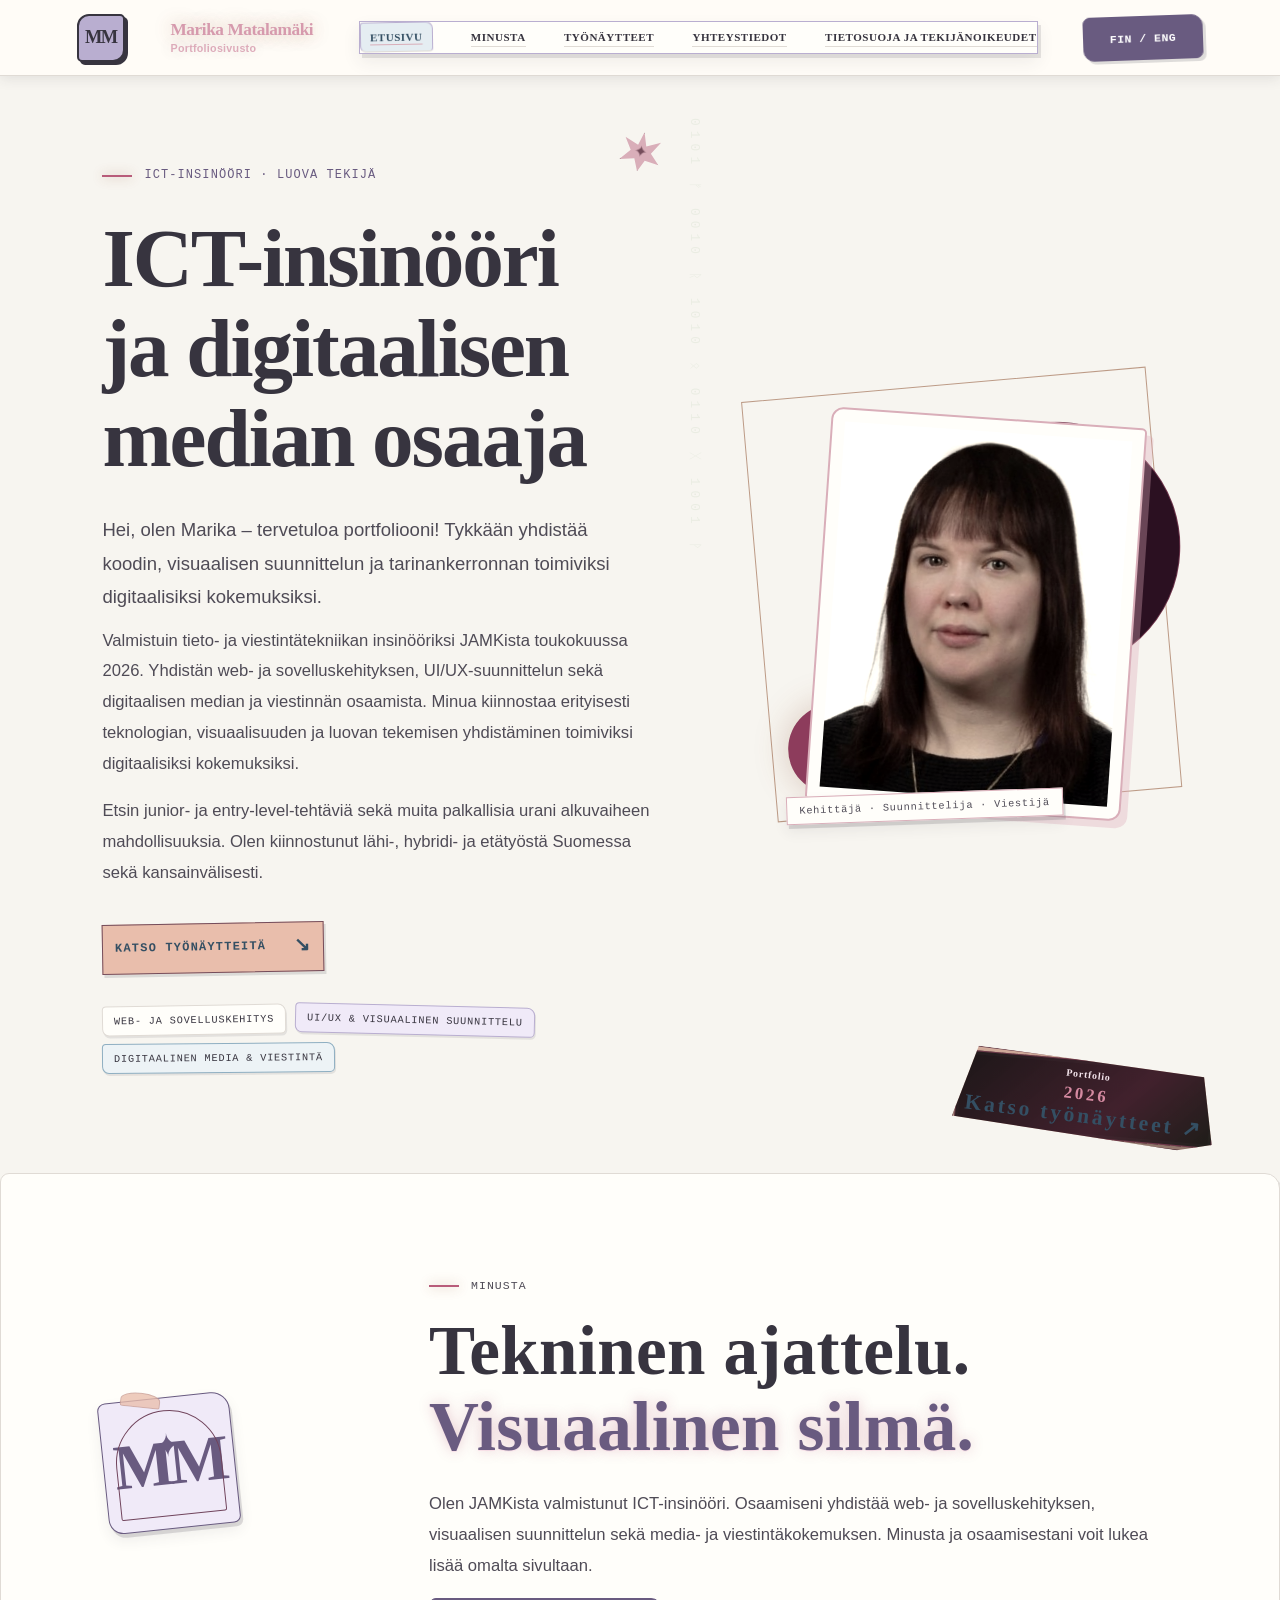
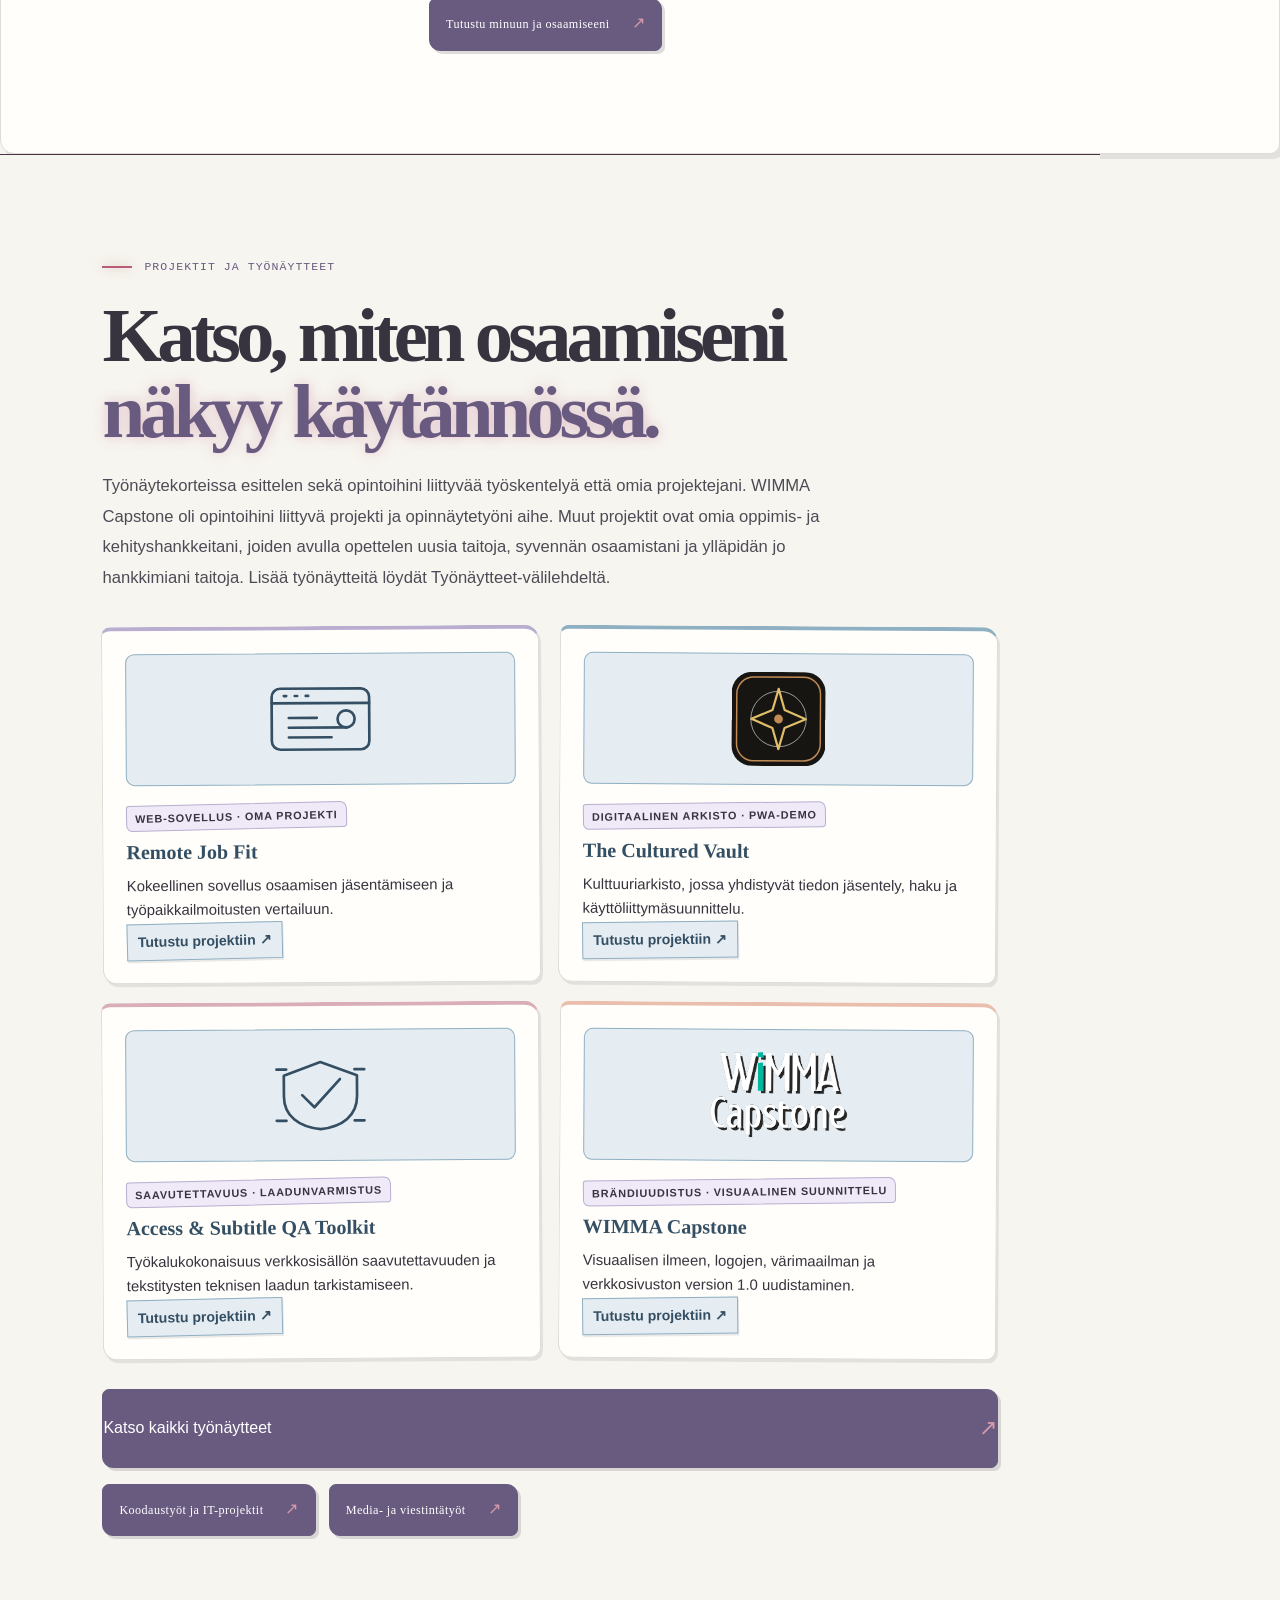
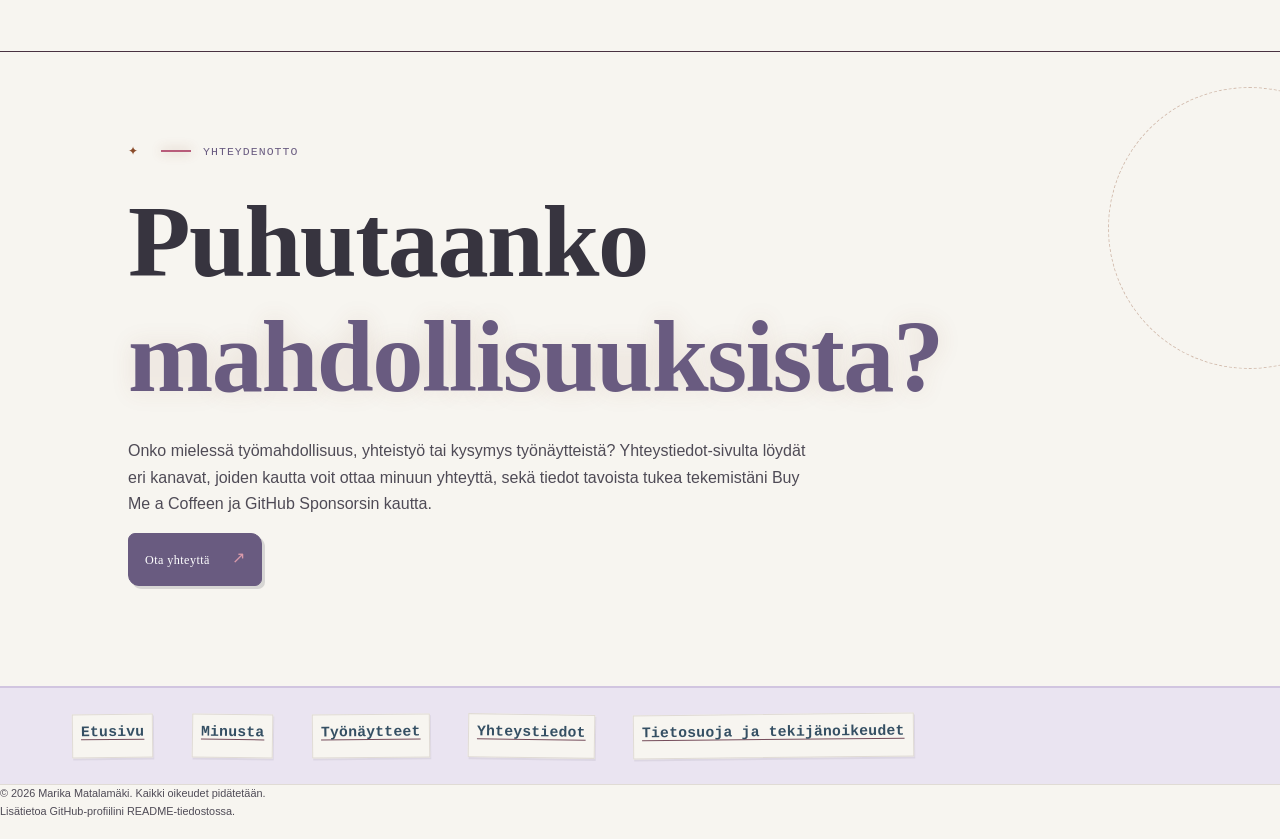
==== commit fe9f8b77: "kuvan tausta" ====
--- a/index.html
+++ b/index.html
@@ -91,7 +91,7 @@
       document.head.appendChild(tracker);
     })();
   </script>
-  <link rel="stylesheet" href="bullet-journal.css?v=6">
+  <link rel="stylesheet" href="bullet-journal.css?v=7">
 </head>
 <!-- HEAD SECTION ENDS. -->
 <!-- BODY SECTION STARTS: the visible page content. -->
@@ -141,7 +141,7 @@
         </div>
         <span class="portrait-caption" data-fi="Kehittäjä · Suunnittelija · Viestijä" data-en="Developer · Designer · Communicator">Kehittäjä · Suunnittelija · Viestijä</span>
       </div>
-      <a class="hero-index" href="tyonaytteet.html" aria-label="Siirry työnäytteisiin" data-fi-label="Siirry työnäytteisiin" data-en-label="Go to work samples"><span class="portfolio-word">Portfolio</span><span class="portfolio-year">2026</span></a>
+      <a class="hero-index" href="tyonaytteet.html" aria-label="Portfolio 2026 – katso työnäytteet" data-fi-label="Portfolio 2026 – katso työnäytteet" data-en-label="Portfolio 2026 – view work samples"><span class="portfolio-word">Portfolio</span><span class="portfolio-year">2026</span><span class="portfolio-action" data-fi="Katso työnäytteet ↗" data-en="View work samples ↗">Katso työnäytteet ↗</span></a>
     </section>
 
     <!-- ABOUT: update the introduction text and skill areas here. -->
--- a/style.css
+++ b/style.css
@@ -607,7 +607,7 @@
 .text-link{border-color:#8A4B2A}
 .text-link:hover,.contact-links a:hover{color:#8A4B2A}
 .portrait-frame{
-  border-color:#8B563D;
+  border-color:#8A4B2A;
   box-shadow:13px 13px 0 #29151B,0 0 36px #8A4B2A18;
 }
 .portrait{filter:saturate(.78) contrast(1.04)}
@@ -633,10 +633,10 @@
 }
 .project-card:hover{
   transform:translateY(-6px) rotate(-.25deg);
-  border-color:#B56B4B;
+  border-color:#8A4B2A;
   box-shadow:0 18px 38px #0008,0 0 0 1px #8A4B2A26;
 }
-.project-meta{color:#C69A80}
+.project-meta{color:#8A4B2A}
 .image-label{background:#8A4B2A;color:#140D10;box-shadow:0 3px 14px #0009}
 .project-image,.project-image img,.coming-art,.branding-gallery{background:#0A090D}
 .project-coming{background:#171016;border-color:#50313B}
@@ -665,7 +665,7 @@
 .language-toggle{
   display:inline-flex;align-items:center;justify-content:center;gap:8px;
   min-width:130px;min-height:44px;padding:9px 13px;
-  border:1px solid #9B5D43;border-radius:3px;
+  border:1px solid #8A4B2A;border-radius:3px;
   background:linear-gradient(135deg,#29171D,#111015);
   color:#F0E9DF;font:.72rem var(--mono);letter-spacing:.04em;
   box-shadow:inset 0 0 0 1px #8A4B2A12,0 4px 14px #0005;
@@ -746,7 +746,7 @@
 }
 .copyright-dialog{
   width:min(590px,calc(100% - 32px));max-width:590px;
-  padding:0;border:1px solid #9A5D43;border-radius:5px;
+  padding:0;border:1px solid #8A4B2A;border-radius:5px;
   background:linear-gradient(145deg,#21151B,#0C0B10 78%);
   color:#F0E9DF;box-shadow:0 25px 100px #000C,0 0 45px #8A4B2A18;
 }
@@ -879,7 +879,7 @@
   border:1px solid #8a4b2a;padding:8px;background:#171116;box-shadow:0 0 70px #8a4b2a20;
   cursor:zoom-out
 }
-.lightbox-help{font: .68rem var(--mono);letter-spacing:.06em;text-align:center;color:#d9a47f}
+.lightbox-help{font: .68rem var(--mono);letter-spacing:.06em;text-align:center;color:#8a4b2a}
 .lightbox-rights{
   max-width:650px;width:min(90vw,650px);padding:18px 22px;
   border-left:3px solid var(--copper);background:#171116;color:#d8c9bd;
@@ -929,7 +929,7 @@
 :root{--ink:#09090b;--paper:#f1e8d8;--burgundy:#271316;--copper:#8a4b2a;--muted:#b9aa9b;--line:#514038;--surface:#121113;--surface-raised:#211a18;--record-gold:#8a4b2a;--smoke-olive:#464638;--faded-blue:#667d89;--dusty-coral:#bd7165}
 body{background:radial-gradient(ellipse at 76% 2%,#8d2e1f24,transparent 34rem),radial-gradient(ellipse at 4% 36%,#68704b20,transparent 31rem),radial-gradient(ellipse at 88% 72%,#536b7920,transparent 38rem),repeating-linear-gradient(132deg,#fff0 0 16px,#f6e7d008 17px,#fff0 19px 31px),#09090b}
 body:after{opacity:.075;background:repeating-linear-gradient(0deg,transparent 0 3px,#e9d7c211 4px)}
-.notice{background:linear-gradient(100deg,#8a4b2a,#8a4b2a 48%,#9e4034);color:#170d0b}
+.notice{background:linear-gradient(100deg,#8a4b2a,#8a4b2a 48%,#8a4b2a);color:#170d0b}
 .notice-dot{background:#281316;box-shadow:0 0 0 4px #28131622}
 .site-header{border-bottom-color:#62423a}
 .hero:before{border-color:#8a4b2a40;box-shadow:0 0 95px #8a4b2a17,inset 0 0 50px #8a4b2a0a}
@@ -937,9 +937,9 @@
 .hero h1 em{color:#8a4b2a;text-shadow:4px 5px 0 #55221f}
 .hero h1 em:after{background:linear-gradient(90deg,#8a4b2a,#8a4b2a,#7a8460)}
 .eyebrow{color:#8a4b2a}.eyebrow-line{background:#8a4b2a;box-shadow:0 0 12px #8a4b2a77}
-.portrait-frame{border-color:#a65a3c;background:#151111;box-shadow:15px 16px 0 #2a1518,0 0 48px #8a4b2a1a}
+.portrait-frame{border-color:#8a4b2a;background:#151111;box-shadow:15px 16px 0 #2a1518,0 0 48px #8a4b2a1a}
 .shape-one{border-color:#8a4b2a66;background:#29201d}.shape-two{background:#8a4b2a}
-.hero-stamp{background:#8a4b2a;color:#251315;border-color:#8a4b2a}.hero-stamp span{color:#9c382c}
+.hero-stamp{background:#8a4b2a;color:#251315;border-color:#8a4b2a}.hero-stamp span{color:#8a4b2a}
 .hero-tags span,.skill-list span,.about-tags span{border-color:#514039;background:linear-gradient(135deg,#28181a,#141214)}
 .text-link{border-color:#8a4b2a}.text-link:hover,.contact-links a:hover{color:#e8bd7a}
 .about-section{background:linear-gradient(112deg,#171315,#111012 58%,#191a14);border-color:#54403a}
@@ -948,13 +948,13 @@
 .work-section{background:linear-gradient(145deg,#100d0f,#1b1214 50%,#101110)}
 .work-section:before{border-color:#8a4b2a42}
 .project-card{border-color:#493638;background:linear-gradient(145deg,#211719,#121113 78%)}
-.project-card:hover{border-color:#b76a48;box-shadow:0 18px 38px #0009,0 0 0 1px #8a4b2a20}
+.project-card:hover{border-color:#8a4b2a;box-shadow:0 18px 38px #0009,0 0 0 1px #8a4b2a20}
 .project-meta{color:#8a4b2a}.image-label{background:#8a4b2a;color:#201112}
 .coming-art span:first-child{color:#8a4b2a}
 .contact-section{background:radial-gradient(ellipse at 88% 8%,#492026 0%,transparent 29rem),radial-gradient(ellipse at 12% 100%,#3e453023,transparent 28rem),#09090b;border-color:#4c3433}
 .contact-section h2 em{color:#8a4b2a}.contact-links a{border-color:#725043}
 .site-footer{border-color:#43312d}
-.language-toggle{border-color:#9b5d43;background:linear-gradient(135deg,#2c171a,#111012)}
+.language-toggle{border-color:#8a4b2a;background:linear-gradient(135deg,#2c171a,#111012)}
 .language-icon,.language-arrow{color:#8a4b2a}.skip-link{background:#8a4b2a;color:#201112}
 
 /* A visual pause between profile and case studies, inspired by record sleeves. */
@@ -968,7 +968,7 @@
 .interlude-art{position:absolute;right:8vw;top:18%;width:clamp(170px,25vw,350px);aspect-ratio:1;z-index:1;transform:rotate(12deg);pointer-events:none}
 .vinyl-record{position:absolute;inset:0;border-radius:50%;background:repeating-radial-gradient(circle at center,#111 0 2px,#1b1a19 3px 4px,#0a0a0b 5px 7px,#23201c 8px 9px);border:1px solid #82735d;box-shadow:0 18px 45px #0009,0 0 0 9px #1b1715,0 0 0 10px #a78c5d55;animation:record-turn 26s linear infinite}
 .vinyl-record:before{content:"";position:absolute;inset:9%;border-radius:50%;border:1px solid #8a4b2a30}
-.vinyl-label{position:absolute;inset:36%;border-radius:50%;background:radial-gradient(circle at 35% 30%,#8a4b2a,#a84331 55%,#41181b);border:4px solid #181113}
+.vinyl-label{position:absolute;inset:36%;border-radius:50%;background:radial-gradient(circle at 35% 30%,#8a4b2a,#8a4b2a 55%,#41181b);border:4px solid #181113}
 .vinyl-hole{position:absolute;inset:48.5%;border-radius:50%;background:#08080a;border:1px solid #d9c9aa}
 .art-sticker{position:absolute;right:-4%;top:8%;display:grid;place-content:center;text-align:center;width:clamp(48px,6vw,76px);aspect-ratio:1;background:#8a4b2a;color:#261417;border:2px solid #241416;border-radius:50%;font:.7rem var(--mono);font-weight:700;transform:rotate(17deg);box-shadow:0 5px 15px #0008}
 .art-note{position:absolute;left:-11%;bottom:4%;font:700 clamp(.7rem,1vw,1rem)/1.15 var(--mono);letter-spacing:.08em;color:#f1e8d8;text-shadow:2px 2px #8e2f28;transform:rotate(-9deg)}
@@ -1252,12 +1252,12 @@
   border:1px solid #8a4b2a6b;
   background:
     radial-gradient(ellipse at 30% 20%,#8a4b2a88,transparent 23%),
-    linear-gradient(145deg,#a34d3b,#40202a 48%,#18251f);
+    linear-gradient(145deg,#8a4b2a,#40202a 48%,#18251f);
   box-shadow:inset 0 0 12px #08070a88;
 }
-.film-frame:nth-child(2){background:linear-gradient(135deg,#1e3b35,#b65d43 52%,#171116)}
+.film-frame:nth-child(2){background:linear-gradient(135deg,#1e3b35,#8a4b2a 52%,#171116)}
 .film-frame:nth-child(3){background:linear-gradient(145deg,#8a4b2a,#72343c 48%,#19231d)}
-.film-frame:nth-child(4){background:linear-gradient(135deg,#263a34,#171116 60%,#a84e37)}
+.film-frame:nth-child(4){background:linear-gradient(135deg,#263a34,#171116 60%,#8a4b2a)}
 .film-camera{
   position:absolute;
   z-index:2;
@@ -1293,7 +1293,7 @@
   width:27%;aspect-ratio:1;
   border-radius:50%;
   border:3px solid #8a4b2a;
-  background:repeating-conic-gradient(from 0deg,#23151a 0deg 28deg,#9b4b3b 29deg 42deg,#23151a 43deg 60deg);
+  background:repeating-conic-gradient(from 0deg,#23151a 0deg 28deg,#8a4b2a 29deg 42deg,#23151a 43deg 60deg);
   box-shadow:0 0 0 4px #181116,0 3px 8px #0009;
   animation:reel-turn 16s linear infinite;
 }
@@ -1392,12 +1392,12 @@
   border:1px solid #554039;
   background:
     linear-gradient(135deg,#26191b 0%,#171416 65%,#1b1c16 100%);
-  box-shadow:inset 3px 0 0 #8f3a32;
+  box-shadow:inset 3px 0 0 #8a4b2a;
   transition:transform .25s ease,border-color .25s ease,background .25s ease;
 }
 .skills-card:hover{
   transform:translateY(-3px);
-  border-color:#b37d51;
+  border-color:#8a4b2a;
   background:linear-gradient(135deg,#30201f,#181416 68%,#222117);
 }
 .skills-number{
@@ -2303,7 +2303,7 @@
 .creative-sample-copy{padding:15px 2px 4px;display:flex;flex-direction:column;align-items:flex-start;flex:1}
 .creative-sample-copy h3{font-size:clamp(1.1rem,1.5vw,1.35rem);line-height:1.3;letter-spacing:-.025em;margin:0 0 10px;color:#f1e4d3}
 .creative-sample-copy p{margin:0 0 15px;color:#d0c5bc;font-size:.92rem;line-height:1.75}
-.creative-sample-copy .sample-open-link{margin-top:auto;padding-top:4px;color:#8a4b2a;font-size:.86rem;line-height:1.6;text-decoration:underline;text-decoration-color:#8e654d;text-underline-offset:4px}
+.creative-sample-copy .sample-open-link{margin-top:auto;padding-top:4px;color:#8a4b2a;font-size:.86rem;line-height:1.6;text-decoration:underline;text-decoration-color:#8A4B2A;text-underline-offset:4px}
 .sample-pdf-link{flex-direction:column;gap:8px;padding:20px;text-align:center;color:#f1e4d3}
 .sample-file-icon{display:grid;place-items:center;width:78px;height:94px;border:1px solid #8a4b2a;background:linear-gradient(145deg,#402630,#1b151a);box-shadow:8px 8px 0 #8a4b2a20;font:700 1.25rem var(--mono);color:#f1c18c}
 .sample-file-title{font:clamp(1.5rem,2vw,2.1rem) var(--display);letter-spacing:.03em}
@@ -2714,7 +2714,7 @@
   font:300 1.8rem/1 var(--sans);
 }
 .skills-card[open] .skills-toggle{
-  background:rgba(206,129,71,.16);
+  background:rgba(138,75,42,.16);
 }
 .skills-card[open] .skills-toggle::before{content:"−"}
 .skills-card > .skill-rows{
@@ -2774,7 +2774,7 @@
 /* Quick links make the long work-samples page easier to scan and navigate. */
 .project-jump-nav{display:flex;flex-wrap:wrap;gap:10px;margin:0 0 28px;padding:16px;border:1px solid rgba(206,129,71,.42);background:rgba(12,13,16,.72)}
 .project-jump-nav a{display:inline-flex;align-items:center;justify-content:center;min-height:44px;padding:9px 14px;border:1px solid rgba(206,129,71,.55);border-radius:3px;color:#f0e9df;text-decoration:none;font-size:.88rem;font-weight:700;transition:background .2s ease,border-color .2s ease,color .2s ease}
-.project-jump-nav a:hover,.project-jump-nav a:focus-visible{background:rgba(206,129,71,.16);border-color:#e7a16d;color:#fff;text-decoration:underline;text-underline-offset:4px}
+.project-jump-nav a:hover,.project-jump-nav a:focus-visible{background:rgba(138,75,42,.16);border-color:#8a4b2a;color:#fff;text-decoration:underline;text-underline-offset:4px}
 /* RESPONSIVE SECTION: this rule adapts the layout to the viewport size or user preferences. */
 @media(max-width:560px){.project-jump-nav{display:grid;grid-template-columns:repeat(2,minmax(0,1fr));gap:8px;padding:12px}.project-jump-nav a{padding:9px 8px;text-align:center;font-size:.78rem}}
 /* RESPONSIVE SECTION: this rule adapts the layout to the viewport size or user preferences. */
--- a/bullet-journal.css
+++ b/bullet-journal.css
@@ -519,3 +519,40 @@
 .token.inserted,.token.string,.token.attr-value{color:var(--journal-green-dark)!important}
 .token.deleted{color:var(--journal-pink-dark)!important}
 ::selection{color:var(--journal-ink)!important;background:#E7DDF4!important}
+
+
+/* LINK CONTRAST FIX — keep ordinary links readable and reserve filled buttons for primary actions. */
+.contact-method:not(.contact-method-primary) a {
+  display:inline-block;
+  max-width:100%;
+  padding:0!important;
+  color:#344F63!important;
+  background:transparent!important;
+  border:0!important;
+  border-bottom:2px solid #754D5B!important;
+  border-radius:0!important;
+  box-shadow:none!important;
+  text-decoration:underline!important;
+  text-decoration-color:#754D5B!important;
+  text-decoration-thickness:2px!important;
+  text-underline-offset:4px!important;
+  overflow-wrap:anywhere;
+}
+.contact-method:not(.contact-method-primary) a:hover,
+.contact-method:not(.contact-method-primary) a:focus-visible {
+  color:#37343F!important;
+  background:#E5EDF2!important;
+  outline:2px solid #344F63;
+  outline-offset:3px;
+}
+.contact-method-primary a {
+  color:#FFFFFF!important;
+  background:#695B80!important;
+  border:1px solid #695B80!important;
+}
+.contact-method-primary a:hover,
+.contact-method-primary a:focus-visible {
+  color:#FFFFFF!important;
+  background:#754D5B!important;
+  border-color:#754D5B!important;
+}
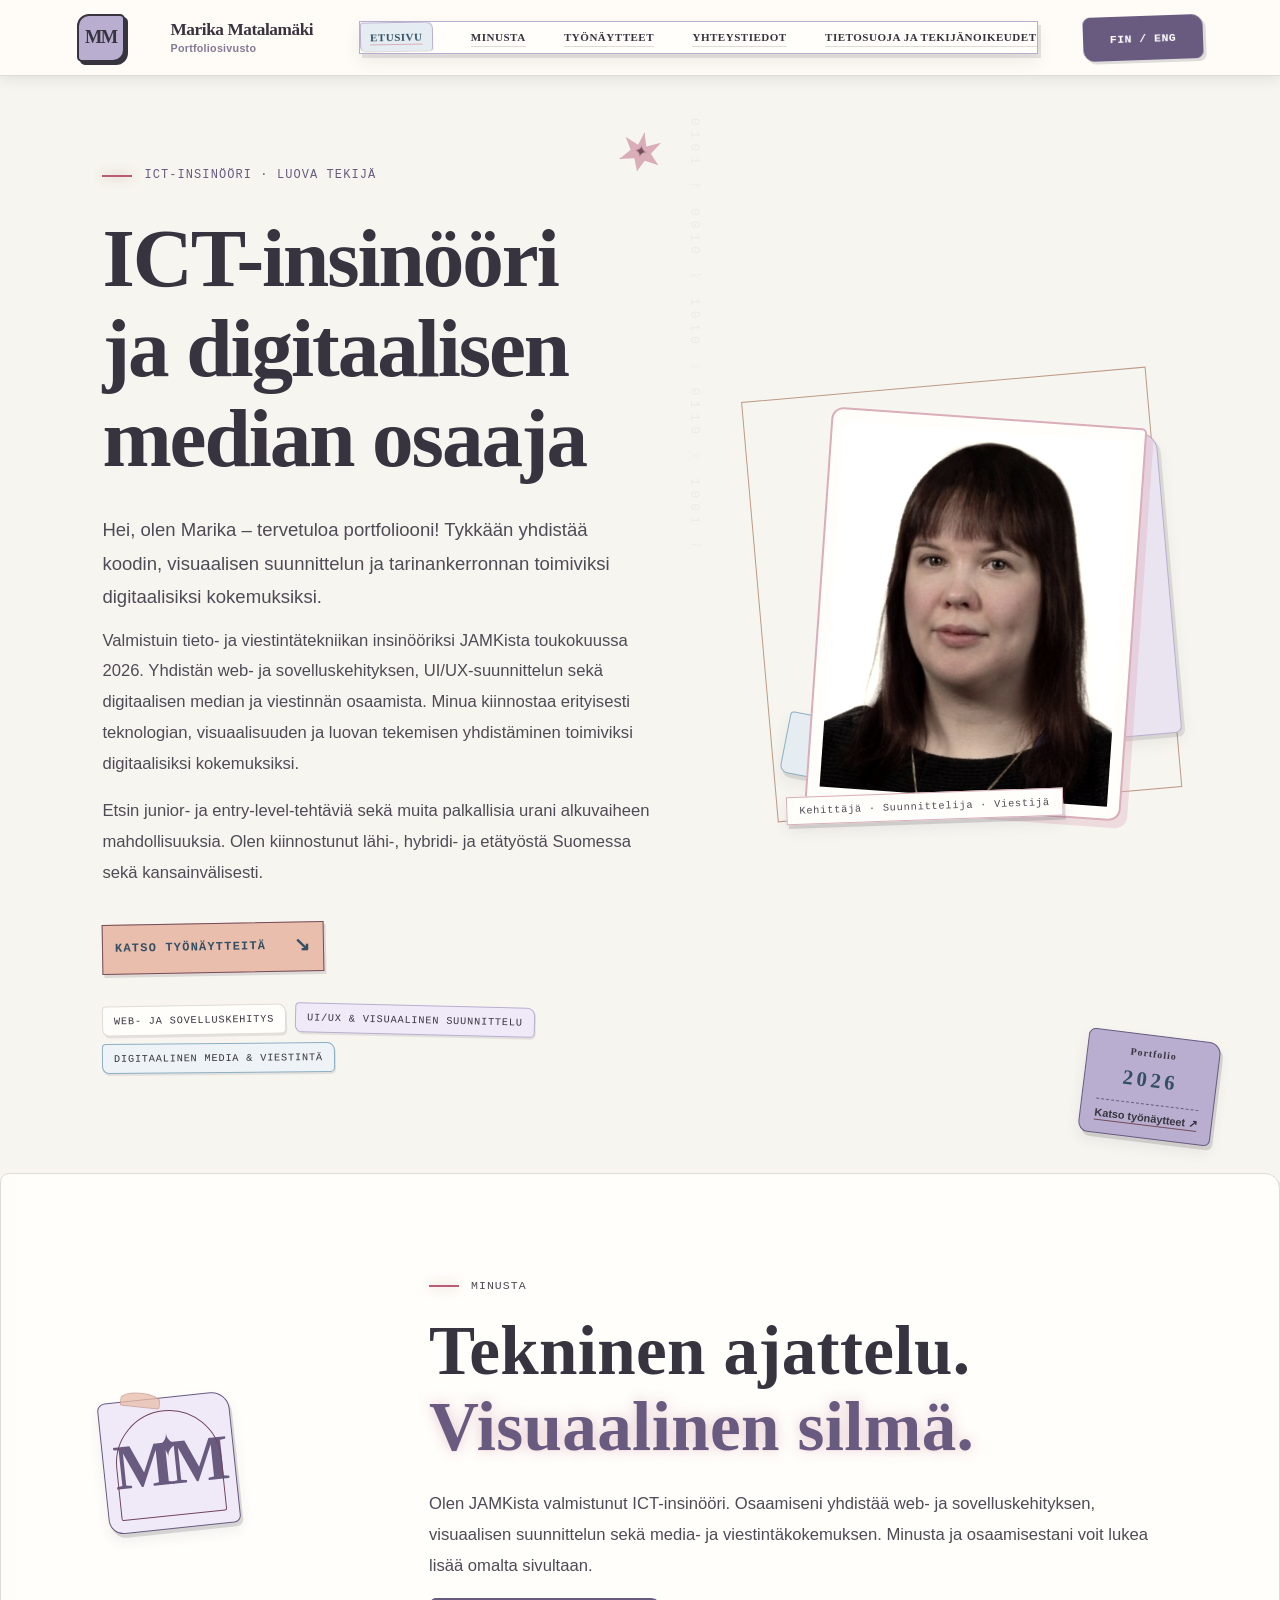
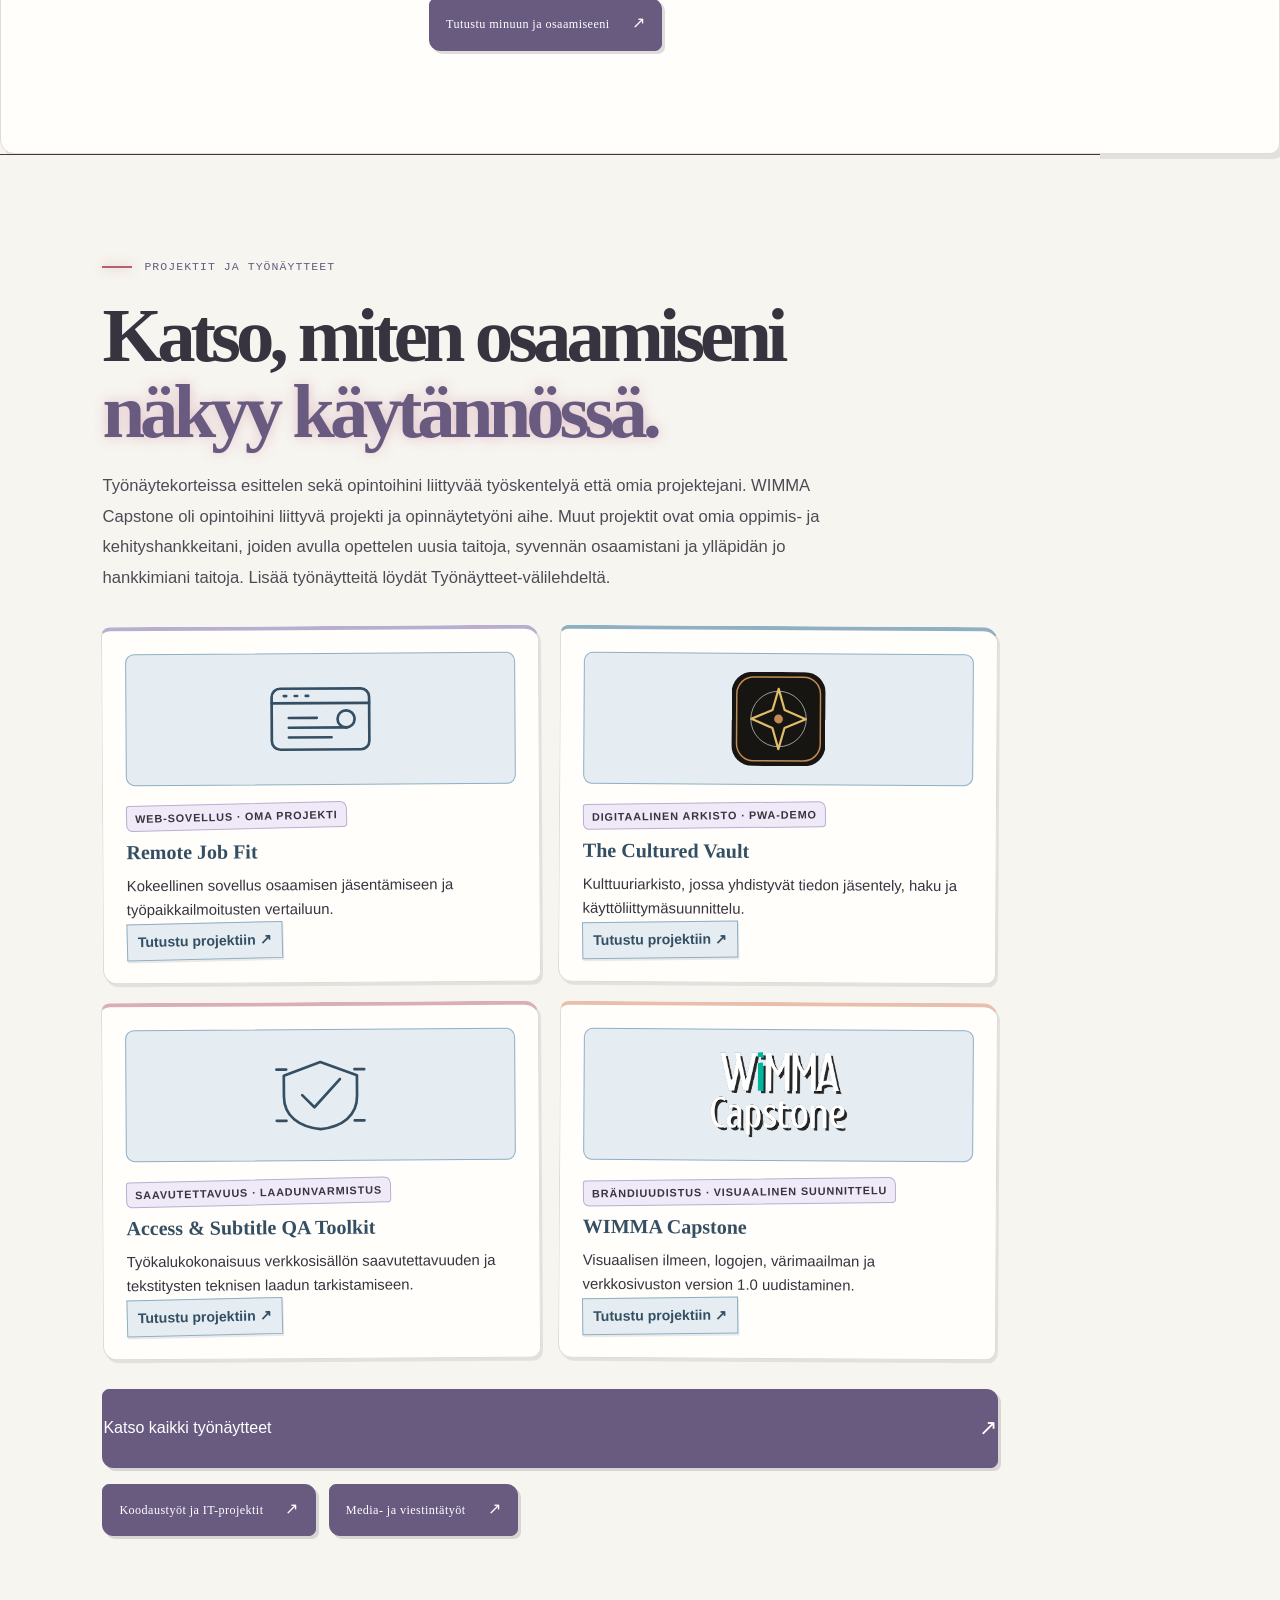
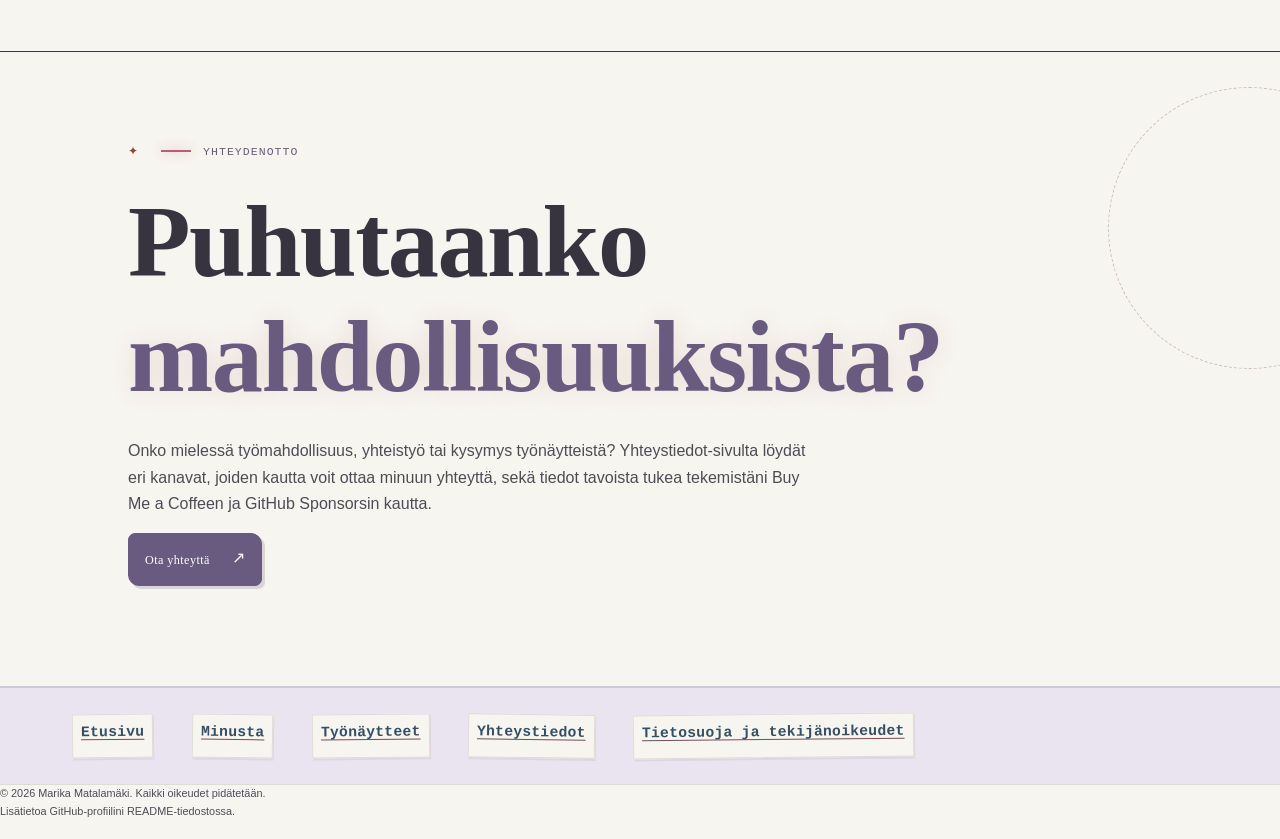
==== commit e098df90: "nappiväri" ====
--- a/index.html
+++ b/index.html
@@ -91,7 +91,7 @@
       document.head.appendChild(tracker);
     })();
   </script>
-  <link rel="stylesheet" href="bullet-journal.css?v=7">
+  <link rel="stylesheet" href="bullet-journal.css?v=8">
 </head>
 <!-- HEAD SECTION ENDS. -->
 <!-- BODY SECTION STARTS: the visible page content. -->
--- a/bullet-journal.css
+++ b/bullet-journal.css
@@ -556,3 +556,186 @@
   background:#754D5B!important;
   border-color:#754D5B!important;
 }
+
+
+/* PORTRAIT BACKGROUND — replace legacy circles with layered notebook paper. */
+.portrait-shape {
+  border-radius:4px 12px 5px 10px!important;
+  animation:none!important;
+  box-shadow:3px 4px 0 rgba(55,52,63,.12),0 8px 16px rgba(55,52,63,.07)!important;
+}
+.portrait-shape.shape-one {
+  width:72%!important;
+  height:72%!important;
+  right:2%!important;
+  top:9%!important;
+  left:auto!important;
+  bottom:auto!important;
+  background:#EAE4F1!important;
+  border:1px solid var(--journal-lavender)!important;
+  border-radius:8px 18px 7px 14px!important;
+  transform:rotate(-7deg)!important;
+}
+.portrait-shape.shape-one::before {
+  content:"";
+  position:absolute;
+  top:-10px;
+  left:35%;
+  width:76px;
+  height:20px;
+  background:rgba(233,190,172,.82);
+  border:1px solid rgba(117,77,91,.22);
+  transform:rotate(3deg);
+}
+.portrait-shape.shape-two {
+  width:92px!important;
+  height:62px!important;
+  left:4%!important;
+  bottom:9%!important;
+  right:auto!important;
+  top:auto!important;
+  background:#E5EDF2!important;
+  border:1px solid var(--journal-blue)!important;
+  border-radius:4px 9px 5px 8px!important;
+  transform:rotate(9deg)!important;
+}
+.portrait-frame {
+  z-index:2!important;
+  transform:rotate(2deg)!important;
+}
+.portrait-caption {z-index:3!important}
+
+/* Make the Portfolio 2026 sticker unmistakably link to the work samples. */
+.hero-index {
+  z-index:4!important;
+  min-width:132px!important;
+  min-height:104px!important;
+  gap:4px!important;
+  padding:12px 14px!important;
+  clip-path:polygon(4% 0,96% 4%,100% 91%,91% 100%,0 94%)!important;
+  border-radius:5px 12px 6px 10px!important;
+  cursor:pointer;
+}
+.hero-index .portfolio-word {font-size:.62rem!important;letter-spacing:.1em}
+.hero-index .portfolio-year {font-size:1.3rem!important;line-height:1.1}
+.hero-index .portfolio-action {
+  display:block;
+  margin-top:3px;
+  padding-top:5px;
+  border-top:1px solid rgba(117,77,91,.45);
+  color:var(--journal-blue-dark)!important;
+  font-size:.65rem;
+  font-weight:800;
+  letter-spacing:0;
+  line-height:1.3;
+  text-decoration:underline;
+  text-decoration-color:var(--journal-pink-dark);
+  text-underline-offset:3px;
+}
+.hero-index:hover .portfolio-action,
+.hero-index:focus-visible .portfolio-action {color:var(--journal-ink)!important}
+.hero-index:focus-visible {outline:3px solid var(--journal-blue-dark)!important;outline-offset:5px}
+@media(max-width:760px) {
+  .portrait-shape.shape-one {width:68%!important;height:68%!important;right:9%!important;top:8%!important}
+  .hero-index {min-width:124px!important;min-height:98px!important}
+}
+
+
+/* READABILITY PASS — lighten skill cards and strengthen skill-rating contrast. */
+.skills-overview {border-top-color:var(--journal-line)!important}
+.skills-heading>p:last-child {color:var(--journal-muted)!important}
+.skills-card,
+.skills-card:hover {
+  color:var(--journal-ink)!important;
+  background:#FFFEFA!important;
+  border:1px solid var(--journal-line)!important;
+  box-shadow:3px 4px 0 rgba(55,52,63,.08)!important;
+}
+.skills-card {box-shadow:inset 4px 0 0 var(--journal-lavender)!important}
+.skills-card:hover {
+  border-color:var(--journal-lavender-dark)!important;
+  box-shadow:3px 5px 0 rgba(55,52,63,.1)!important;
+}
+.skills-card :is(h3,h4,p,li,.skill-name) {color:var(--journal-ink)!important}
+.skills-card .skill-row {border-top-color:var(--journal-line)!important}
+.skills-card .skill-name {color:var(--journal-ink)!important;font-weight:600}
+.skills-card .skill-level {color:var(--journal-lavender-dark)!important;font-weight:800}
+.skills-card .skill-bars i {border-color:#82788D!important;background:#F0EDF4!important}
+.skills-card .skill-bars i.is-filled {background:var(--journal-lavender-dark)!important;border-color:var(--journal-lavender-dark)!important}
+
+/* White lettering on lavender-filled buttons for reliable contrast. */
+.gothic-button,.home-work-cta,.contact-method-primary a,.error-actions a,.button,
+button.button, a.button {
+  color:#FFFFFF!important;
+}
+.gothic-button :is(span,strong),.home-work-cta :is(span,strong),
+.contact-method-primary a :is(span,strong),.error-actions a :is(span,strong),
+.button :is(span,strong) {color:#FFFFFF!important}
+.gothic-button:hover,.gothic-button:focus-visible,
+.home-work-cta:hover,.home-work-cta:focus-visible,
+.contact-method-primary a:hover,.contact-method-primary a:focus-visible,
+.error-actions a:hover,.error-actions a:focus-visible,
+.button:hover,.button:focus-visible {color:#FFFFFF!important}
+
+
+/* HEADER WORDMARK — improve the name and portfolio subtitle contrast. */
+.site-header > a.wordmark.full-name,
+.site-header > a.wordmark.full-name .wordmark-name {
+  color:#37343F!important;
+  text-shadow:none!important;
+}
+.site-header > a.wordmark.full-name .wordmark-subtitle {
+  color:#695B80!important;
+  text-shadow:none!important;
+}
+.site-header > a.wordmark.full-name:hover .wordmark-name,
+.site-header > a.wordmark.full-name:focus-visible .wordmark-name {
+  color:#695B80!important;
+}
+.site-header > a.wordmark.full-name:focus-visible {
+  outline:3px solid #695B80!important;
+  outline-offset:4px!important;
+}
+
+
+/* Portfolio 2026 sticker: match the bullet journal palette and keep the link obvious. */
+.hero-index {
+  color:var(--journal-ink)!important;
+  background:var(--journal-lavender)!important;
+  border:1px solid var(--journal-lavender-dark)!important;
+  border-radius:7px 12px 6px 10px!important;
+  clip-path:none!important;
+  box-shadow:3px 4px 0 rgba(55,52,63,.16),0 7px 14px rgba(55,52,63,.08)!important;
+  text-shadow:none!important;
+}
+.hero-index::before,
+.hero-index::after {
+  content:none!important;
+  display:none!important;
+}
+.hero-index .portfolio-word,
+.hero-index .portfolio-year,
+.hero-index .portfolio-action {
+  color:var(--journal-ink)!important;
+  text-shadow:none!important;
+}
+.hero-index .portfolio-word {font-family:Georgia,serif!important}
+.hero-index .portfolio-year {color:var(--journal-blue-dark)!important}
+.hero-index .portfolio-action {
+  display:block;
+  margin-top:7px;
+  padding-top:6px;
+  border-top:1px dashed var(--journal-lavender-dark);
+  font:700 .68rem/1.35 var(--ed-body,Arial,sans-serif);
+  letter-spacing:0;
+}
+.hero-index:hover {
+  color:var(--journal-ink)!important;
+  background:#D8CFE8!important;
+  filter:none!important;
+  transform:translateY(-3px) rotate(2deg)!important;
+}
+.hero-index:focus-visible {
+  outline:3px solid var(--journal-blue-dark)!important;
+  outline-offset:5px!important;
+}
